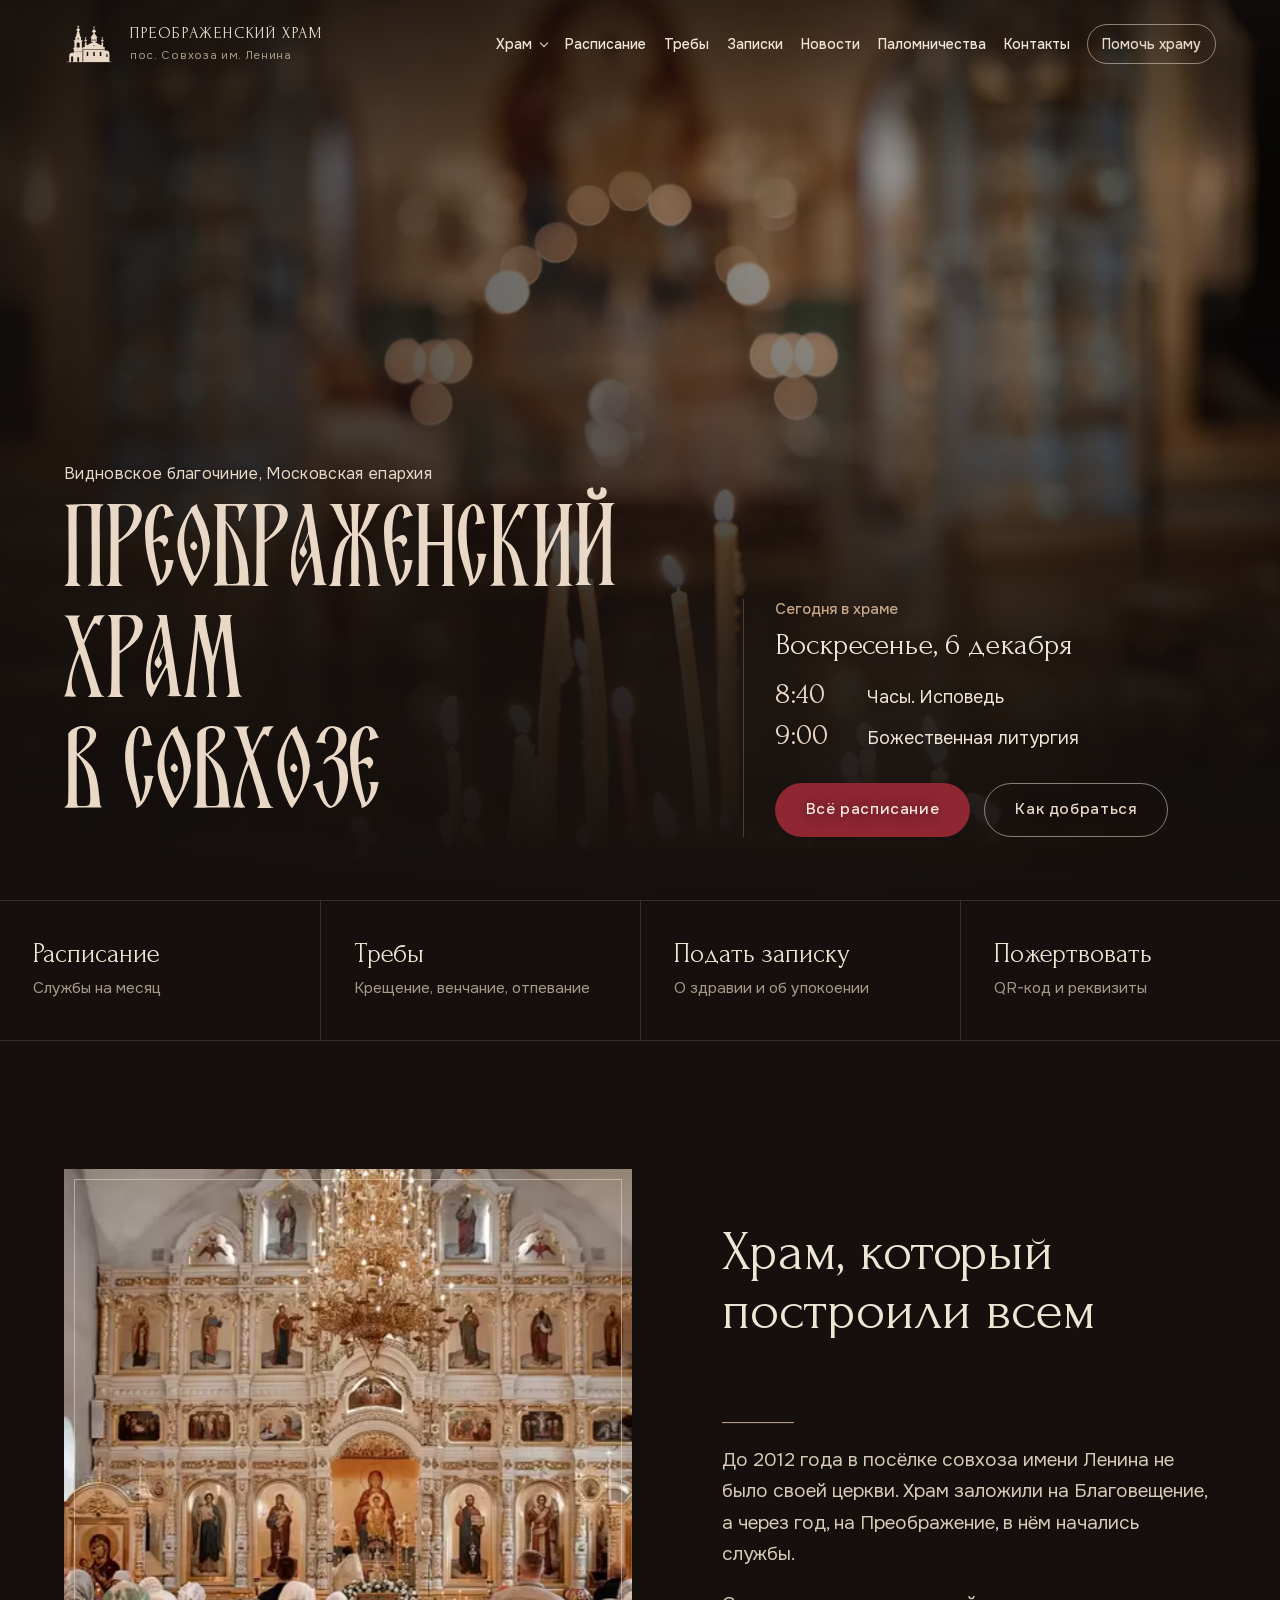
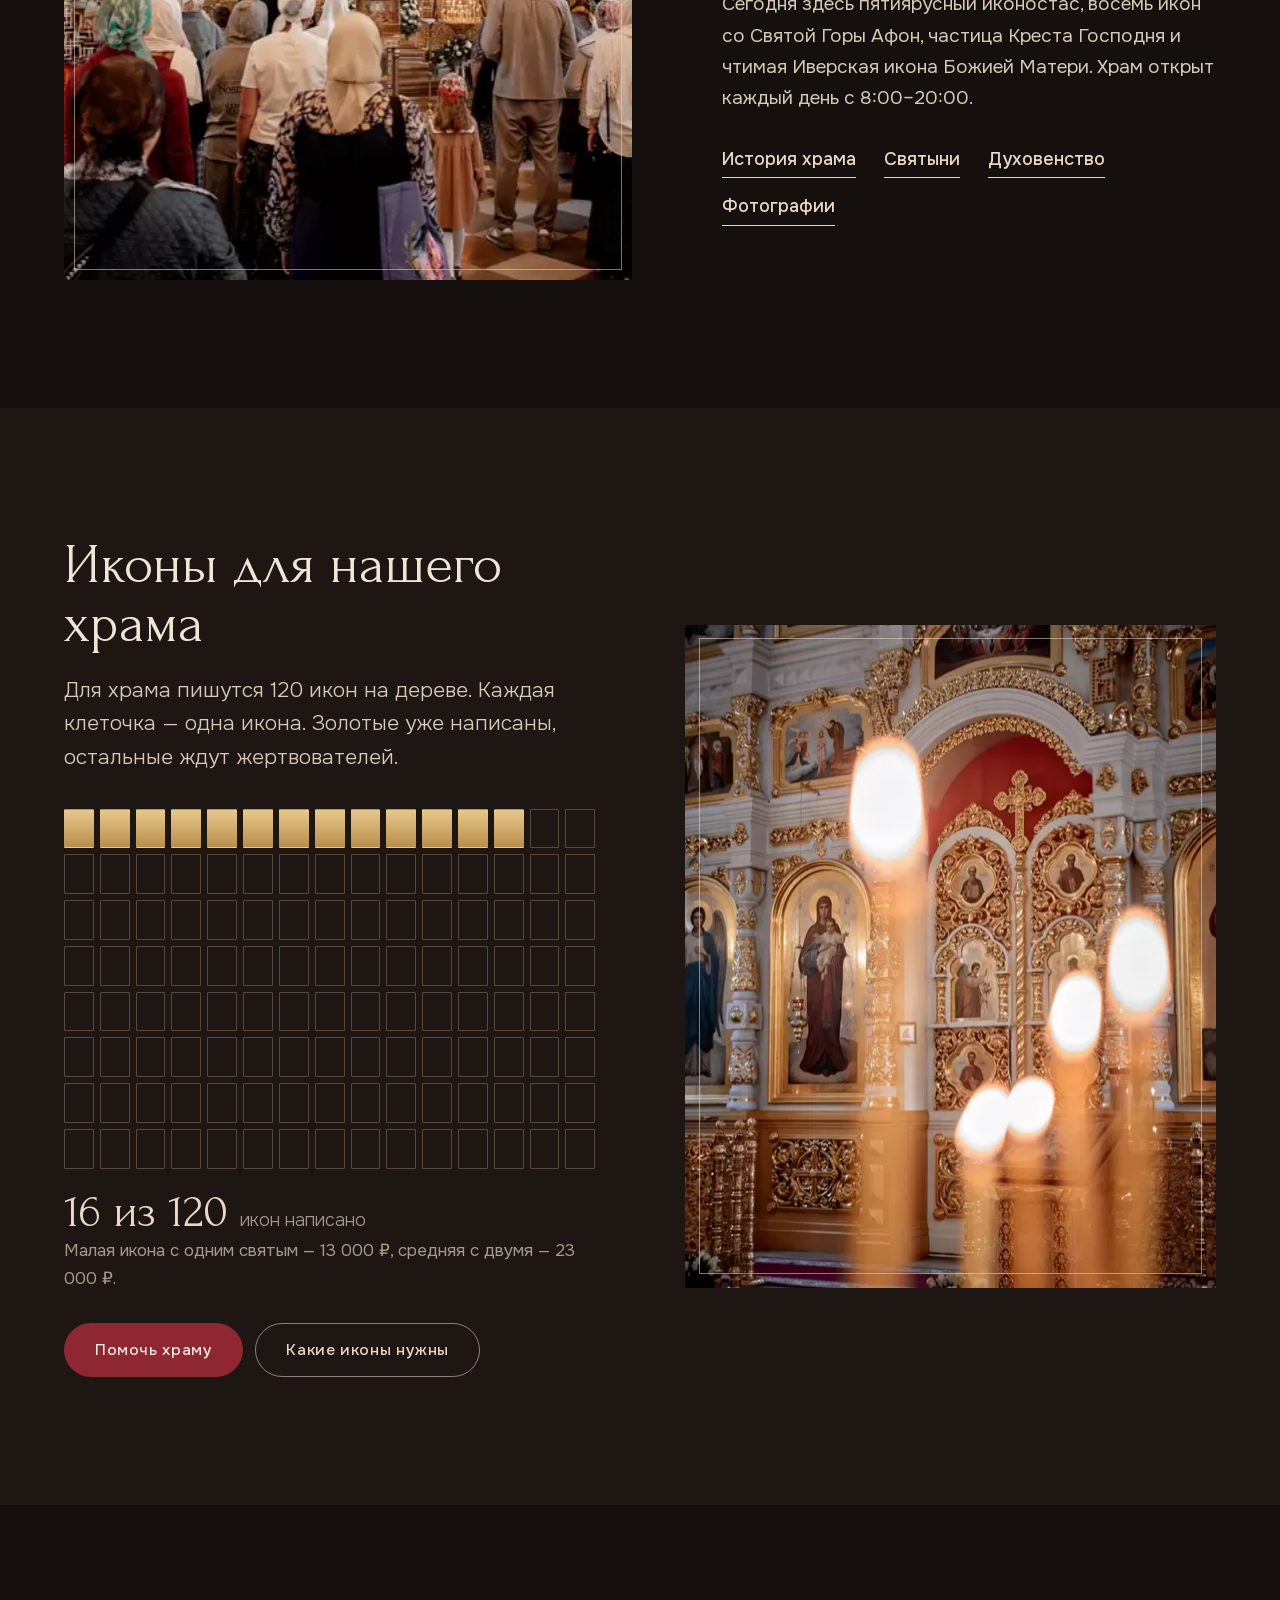
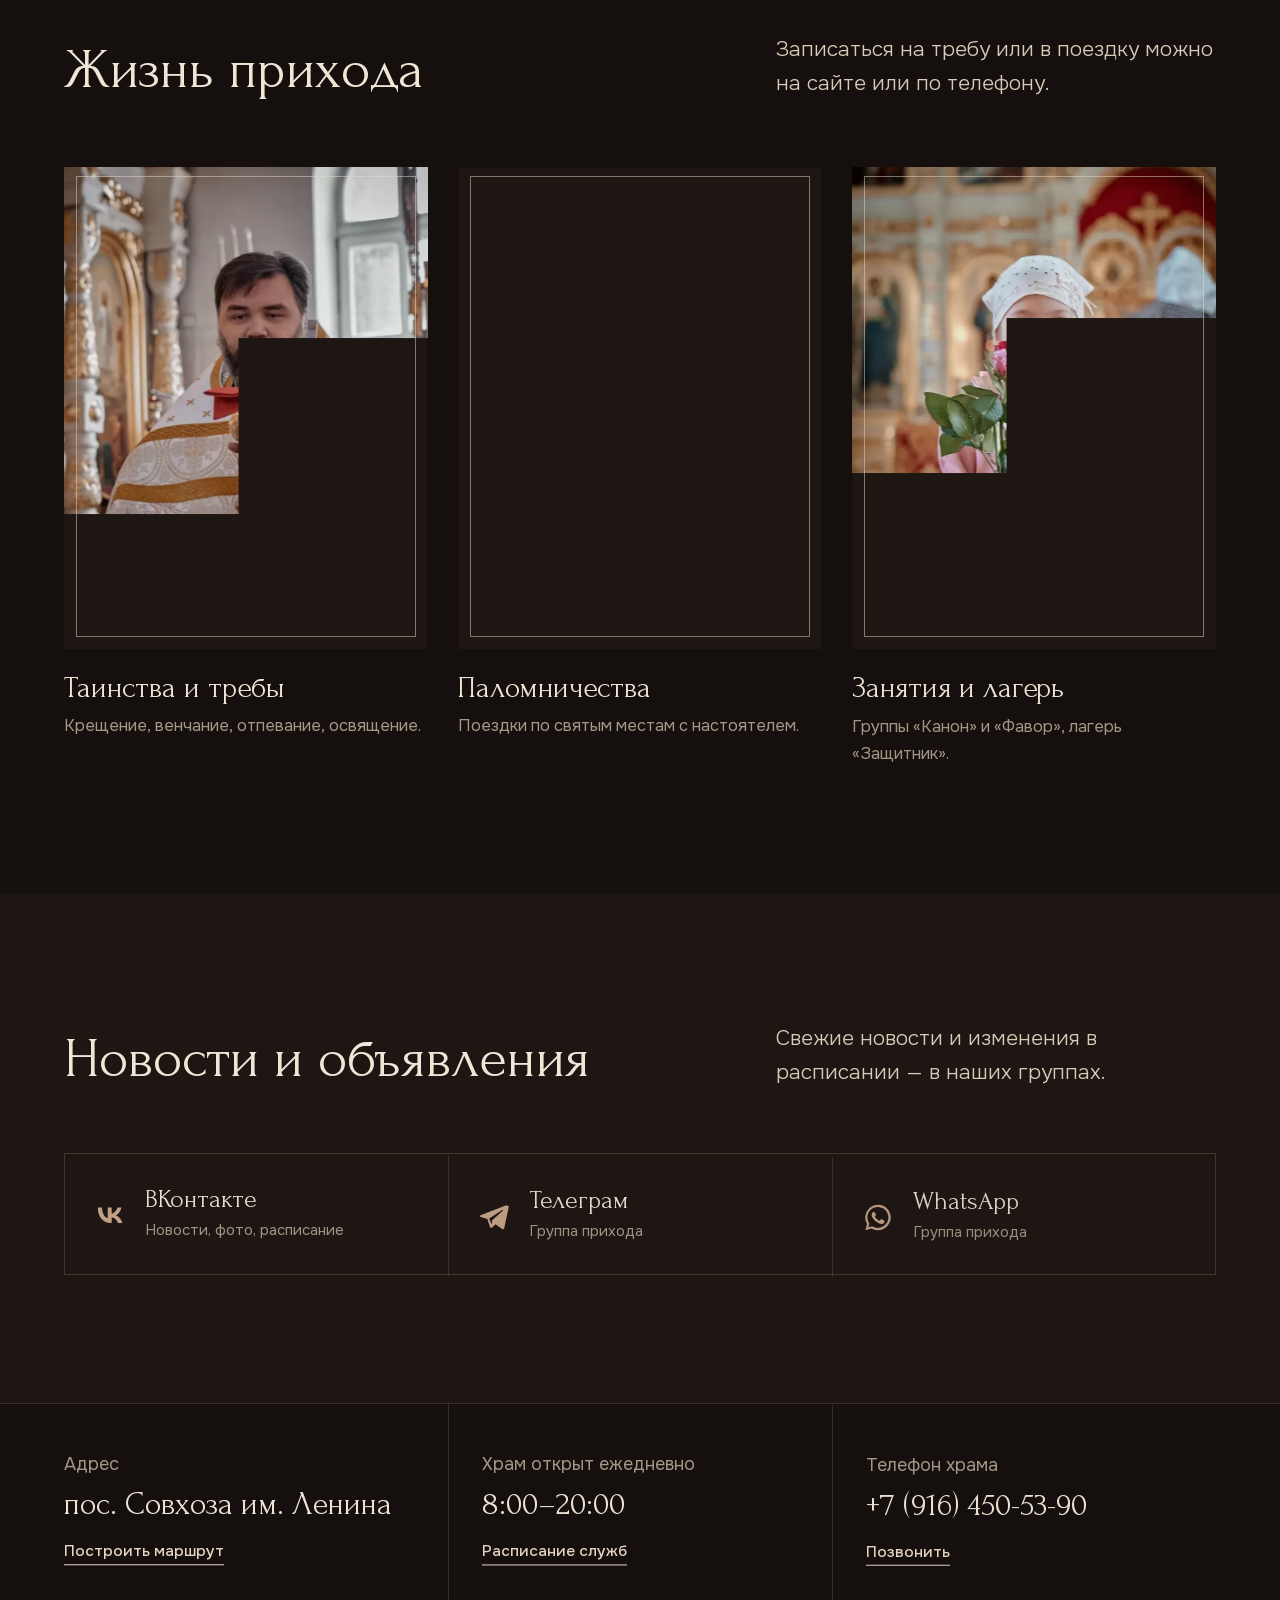
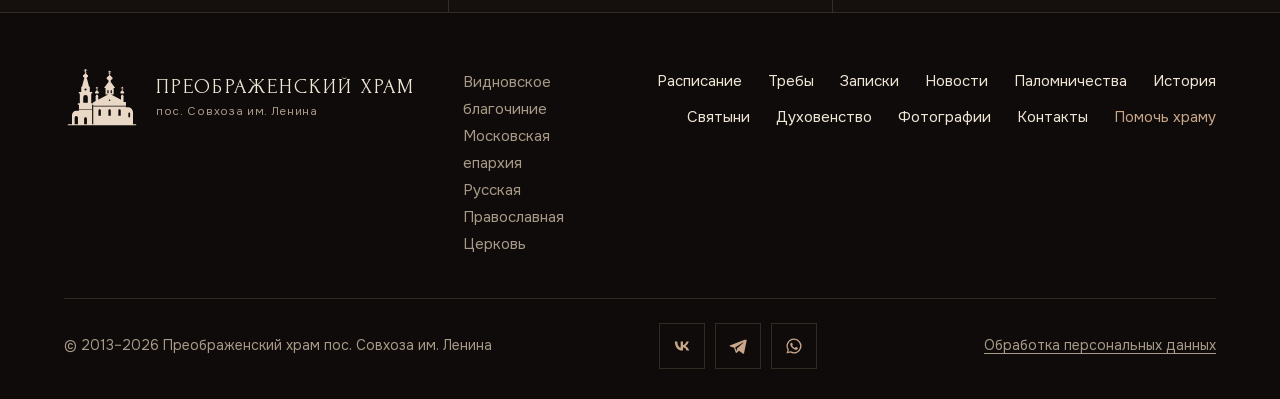
==== index.html @ 2ca764c4 "Палитра «Гранат» и овальные кнопки, без заставки с дверями и панели подбора цвета Co-Authored-By: Cl" ====
<!doctype html>
<html lang="ru" data-palette="garnet" data-btn="pill">
<head>
<meta charset="utf-8">

<meta name="viewport" content="width=device-width, initial-scale=1">
<title>Преображенский храм пос. Совхоза им. Ленина</title>
<meta name="description" content="Преображенский храм пос. Совхоза им. Ленина: расписание богослужений, требы, записки, пожертвования, паломничества и новости прихода.">
<meta name="theme-color" content="#15100e">
<link rel="icon" href="img/favicon.svg" type="image/svg+xml">
<link rel="canonical" href="https://xn-----6kcjbsn9avbor9bj.xn--p1ai/">
<meta property="og:type" content="website">
<meta property="og:title" content="Преображенский храм пос. Совхоза им. Ленина">
<meta property="og:description" content="Преображенский храм пос. Совхоза им. Ленина: расписание богослужений, требы, записки, пожертвования, паломничества и новости прихода.">
<meta property="og:image" content="https://xn-----6kcjbsn9avbor9bj.xn--p1ai/img/foto/f23.webp">
<meta property="og:locale" content="ru_RU">
<link rel="preload" href="fonts/forum-400-cyr.woff2" as="font" type="font/woff2" crossorigin>
<link rel="preload" href="fonts/onest-cyr.woff2" as="font" type="font/woff2" crossorigin>
<link rel="stylesheet" href="css/style.css?v=202610220954">
<script>(function(d){try{if(matchMedia("(prefers-reduced-motion: reduce)").matches)return;d.classList.add("motion-pending");setTimeout(function(){d.classList.remove("intro","motion-pending")},7000)}catch(e){}})(document.documentElement)</script>
</head>
<body>
<a class="skip" href="#main">Перейти к содержимому</a>
<header class="site-header"><div class="wrap hdr">
  <a class="logo" href="index.html" aria-label="Преображенский храм — на главную"><svg viewBox="0 0 120 90" aria-hidden="true"><defs><mask id="hrm" maskUnits="userSpaceOnUse" x="0" y="0" width="120" height="90"><rect width="120" height="90" fill="#fff"/><path d="M30.4 53.2V44.6a3.6 3.6 0 0 1 7.2 0v8.6z M34 30.6a1.7 1.7 0 1 1 0 3.4 1.7 1.7 0 0 1 0-3.4z M31.8 87.4v-9a2.2 2.2 0 0 1 4.4 0v9z M16.8 87.4V77a2.6 2.6 0 0 1 5.2 0v10.4z M54.4 74V65.6a1.9 1.9 0 0 1 3.8 0V74z M70.1 74V65.6a1.9 1.9 0 0 1 3.8 0V74z M85.8 74V65.6a1.9 1.9 0 0 1 3.8 0V74z M68.4 38.4v-4.2a1 1 0 0 1 2 0v4.2z M73.6 38.4v-4.2a1 1 0 0 1 2 0v4.2z M70.8 49.4a1.2 1.2 0 1 1 2.4 0 1.2 1.2 0 0 1-2.4 0z M101.6 76v-6a1.4 1.4 0 0 1 2.8 0v6z M46.2 58.2h51.6v.9H46.2z M23.6 63h20.8v.8H23.6z" fill="#000"/></mask></defs><path mask="url(#hrm)" fill="currentColor" d="M33.44 0h1.12v6.2h-1.12zM32.39 0.87h3.22v0.81h-3.22zM31.27 1.98h5.46v0.81h-5.46zM32.02 3.84l3.97 1.24v0.81l-3.97 -1.24z M34 5.6C34.588 7.84 38.2 9.6 38.2 11.2C38.2 13.12 36.52 13.6 34 13.6S29.8 13.12 29.8 11.2C29.8 9.6 33.412 7.84 34 5.6z M32 13.4h4v2.6h-4z M28.4 28 31.6 15.8h4.8L39.6 28z M27.2 28h13.6v8.4H27.2z M23.4 36.2h21.2v2.4H23.4z M25 38.6h18v15.6H25z M21.8 54h24.4v2.6H21.8z M23.6 56.6h20.8V88H23.6z M12.6 88V73a7 7 0 0 1 7-7h4V88z M71.46 2.6h1.08v6h-1.08zM70.44 3.44h3.12v0.78h-3.12zM69.36 4.52h5.28v0.78h-5.28zM70.08 6.32l3.84 1.20v0.78l-3.84 -1.20z M72 8.2C72.672 10.719999999999999 76.8 12.7 76.8 14.5C76.8 16.66 74.88 17.2 72 17.2S67.2 16.66 67.2 14.5C67.2 12.7 71.328 10.719999999999999 72 8.2z M70.2 17h3.6v4.4h-3.6z M63.2 30 69.6 21.4h4.8L80.8 30z M65.6 30h12.8v10.4H65.6z M46.2 52.6 72 39.2l25.8 13.4z M46.2 52.2h51.6V88H46.2z M97.8 88V60.4h3.2a8 8 0 0 1 8 8V88z M51.59 28.2h0.83v4.6h-0.83zM50.80 28.84h2.39v0.60h-2.39zM49.98 29.67h4.05v0.60h-4.05zM50.53 31.05l2.94 0.92v0.60l-2.94 -0.92z M52 32.6C52.448 34.336 55.2 35.7 55.2 36.94C55.2 38.428000000000004 53.92 38.800000000000004 52 38.800000000000004S48.8 38.428000000000004 48.8 36.94C48.8 35.7 51.552 34.336 52 32.6z M49.6 43.4 51 40.6h2l1.4 2.8z M50 43.4h4v8.8h-4z M91.59 28.2h0.83v4.6h-0.83zM90.80 28.84h2.39v0.60h-2.39zM89.98 29.67h4.05v0.60h-4.05zM90.53 31.05l2.94 0.92v0.60l-2.94 -0.92z M92 32.6C92.448 34.336 95.2 35.7 95.2 36.94C95.2 38.428000000000004 93.92 38.800000000000004 92 38.800000000000004S88.8 38.428000000000004 88.8 36.94C88.8 35.7 91.552 34.336 92 32.6z M89.6 43.4 91 40.6h2l1.4 2.8z M90 43.4h4v8.8h-4z M6 87.4h108v1.6H6z"/></svg><span class="logo-t">Преображенский храм<small>пос. Совхоза им. Ленина</small></span></a>
  <a class="hdr-phone" href="tel:+79164505390" data-site-href="phoneLink" data-site="phone">+7 (916) 450-53-90</a>
  <button class="burger" type="button" aria-label="Меню" aria-controls="menu" aria-expanded="false"><span></span></button>
  <nav class="nav" id="menu" aria-label="Основное меню" data-lenis-prevent>
<div class="nav-drop"><button type="button" aria-expanded="false">Храм</button><ul><li><a href="istoriya.html">История храма</a></li><li><a href="svyatyni.html">Святыни</a></li><li><a href="duhovenstvo.html">Духовенство</a></li><li><a href="prihod.html">Приходская жизнь</a></li><li><a href="foto.html">Фотографии</a></li></ul></div>
<a href="raspisanie.html">Расписание</a>
<a href="treby.html">Требы</a>
<a href="zapiski.html">Записки</a>
<a href="novosti.html">Новости</a>
<a href="palomnichestva.html">Паломничества</a>
<a href="kontakty.html">Контакты</a>
<a class="help" href="pomoch.html">Помочь храму</a>
  </nav>
</div></header>
<main id="main">

<section class="hero">
  <div class="hero-media">
    <img class="slide s1 is-on" src="img/foto/f03.webp" srcset="img/foto/f03-m.webp 800w, img/foto/f03.webp 1800w" sizes="100vw" alt="Свечи перед иконостасом Преображенского храма" fetchpriority="high">
    <i class="hero-flicker" aria-hidden="true"></i>
    <div class="hero-embers" aria-hidden="true"><span style="--x:71%;--d:11.4s;--t:13.2s;--s:3px"></span><span style="--x:39%;--d:9.9s;--t:10.8s;--s:3px"></span><span style="--x:94%;--d:2.6s;--t:10.7s;--s:6px"></span><span style="--x:38%;--d:2.9s;--t:14.4s;--s:3px"></span><span style="--x:45%;--d:11.4s;--t:15.0s;--s:3px"></span><span style="--x:80%;--d:0.6s;--t:11.8s;--s:4px"></span><span style="--x:67%;--d:5.0s;--t:14.3s;--s:5px"></span><span style="--x:53%;--d:1.2s;--t:14.6s;--s:4px"></span><span style="--x:77%;--d:1.2s;--t:15.7s;--s:3px"></span><span style="--x:56%;--d:6.0s;--t:14.3s;--s:5px"></span><span style="--x:89%;--d:7.0s;--t:13.6s;--s:5px"></span><span style="--x:61%;--d:9.5s;--t:15.6s;--s:4px"></span><span style="--x:40%;--d:6.9s;--t:14.2s;--s:5px"></span><span style="--x:87%;--d:3.5s;--t:17.8s;--s:3px"></span></div>
    <div class="tabor" aria-hidden="true"><i class="tabor-glow"></i><i class="tabor-follow"></i></div>
    <div class="hero-shade"></div>
  </div>
  <div class="wrap hero-content">
    <div>
      <p class="hero-kicker">Видновское благочиние, Московская епархия</p>
      <h1><span data-slav>Преображенский храм</span> <span data-slav>в Совхозе</span></h1>
    </div>
    <div class="hero-next" id="nearest" aria-live="polite">
      <p class="near-label">Ближайшее богослужение</p>
      <p class="near-date">Суббота, 17:00</p>
      <div class="near-list"><div class="svc"><span class="svc-time">17:00</span><span class="svc-name">Всенощное бдение</span></div></div>
      <div class="hero-actions">
        <a class="btn solid" href="raspisanie.html">Всё расписание</a>
        <a class="btn" href="kontakty.html">Как добраться</a>
      </div>
    </div>
  </div>
</section>

<nav class="tasks" aria-label="Главные дела">
  <a class="task" href="raspisanie.html"><b>Расписание</b><small>Службы на месяц</small></a>
  <a class="task" href="treby.html"><b>Требы</b><small>Крещение, венчание, отпевание</small></a>
  <a class="task" href="zapiski.html"><b>Подать записку</b><small>О здравии и об упокоении</small></a>
  <a class="task" href="pomoch.html"><b>Пожертвовать</b><small>QR-код и реквизиты</small></a>
</nav>

<section class="sec"><div class="wrap about">
  <div class="about-a oklad"><img loading="lazy" src="img/foto/f10-m.webp" srcset="img/foto/f10-m.webp 800w, img/foto/f10.webp 1800w" sizes="(max-width:860px) 100vw, 55vw" alt="Иконостас храма и молящиеся"></div>
  <div class="about-text">
    <h2 class="h2">Храм, который построили всем посёлком</h2>
    <span class="rule"></span>
    <p>До 2012 года в посёлке совхоза имени Ленина не было своей церкви. Храм заложили на Благовещение, а через год, на Преображение, в нём начались службы.</p>
    <p>Сегодня здесь пятиярусный иконостас, восемь икон со Святой Горы Афон, частица Креста Господня и чтимая Иверская икона Божией Матери. Храм открыт каждый день с <span data-site="openHours">8:00–20:00</span>.</p>
    <div class="about-links"><a class="link" href="istoriya.html">История храма</a><a class="link" href="svyatyni.html">Святыни</a><a class="link" href="duhovenstvo.html">Духовенство</a><a class="link" href="foto.html">Фотографии</a></div>
  </div>
</div></section>

<section class="sec sec-alt"><div class="wrap help-in" data-icons>
  <div>
    <h2 class="h2">Иконы для нашего храма</h2>
    <p class="lead" style="margin-top:20px">Для храма пишутся 120 икон на дереве. Каждая клеточка — одна икона. Золотые уже написаны, остальные ждут жертвователей.</p>
    <div class="icon-grid" aria-hidden="true"></div>
    <div class="ip">
      <p class="ip-num"><span class="ip-done">24</span> из <span class="ip-total">120</span> <span class="ip-lbl">икон написано</span></p>
      <p class="icon-price">Малая икона с одним святым — <span class="ip-small">13 000 ₽</span>, средняя с двумя — <span class="ip-medium">23 000 ₽</span>.</p>
    </div>
    <div class="help-actions"><a class="btn solid" href="pomoch.html">Помочь храму</a><a class="btn" href="pomoch.html#ikony">Какие иконы нужны</a></div>
  </div>
  <div class="help-img"><img loading="lazy" src="img/foto/f13-m.webp" srcset="img/foto/f13-m.webp 600w, img/foto/f13.webp 1200w" sizes="(max-width:860px) 100vw, 45vw" alt="Свечи у иконостаса"></div>
</div></section>

<section class="sec"><div class="wrap">
  <div class="sec-head"><h2 class="h2">Жизнь прихода</h2><p class="lead">Записаться на требу или в поездку можно на сайте или по телефону.</p></div>
  <div class="cards">
    <a class="card" href="treby.html"><div class="card-img"><img loading="lazy" src="img/foto/f14-m.webp" alt="Священник с Чашей"></div><span class="card-t">Таинства и требы</span><p>Крещение, венчание, отпевание, освящение.</p></a>
    <a class="card" href="palomnichestva.html"><div class="card-img"><img loading="lazy" src="img/foto/f08-m.webp" alt="Вход на территорию храма"></div><span class="card-t">Паломничества</span><p>Поездки по святым местам с настоятелем.</p></a>
    <a class="card" href="prihod.html"><div class="card-img"><img loading="lazy" src="img/foto/f07-m.webp" alt="Девочка с розой в храме"></div><span class="card-t">Занятия и лагерь</span><p>Группы «Канон» и «Фавор», лагерь «Защитник».</p></a>
  </div>
</div></section>

<section class="sec sec-alt"><div class="wrap">
  <div class="sec-head"><h2 class="h2">Новости и объявления</h2><p class="lead">Свежие новости и изменения в расписании — в наших группах.</p></div>
  <div class="soc-cards">
    <a class="soc-card" href="https://vk.com/hramvsovhoze" data-site-href="vk" target="_blank" rel="noopener"><svg viewBox="0 0 24 24" fill="currentColor" aria-hidden="true"><path d="M12.8 17.5C6.9 17.5 3.5 13.4 3.4 6.6h3c.1 5 2.3 7.1 4 7.5V6.6h2.8v4.3c1.7-.2 3.5-2.1 4.1-4.3h2.8a8.3 8.3 0 0 1-3.8 5.4 8.6 8.6 0 0 1 4.4 5.5h-3.1a5.4 5.4 0 0 0-4.4-3.9v3.9h-.4z"/></svg><span><b>ВКонтакте</b><small>Новости, фото, расписание</small></span></a>
    <a class="soc-card" href="https://t.me/+NVFGvZDvnl00ZGNi" data-site-href="telegram" target="_blank" rel="noopener"><svg viewBox="0 0 24 24" fill="currentColor" aria-hidden="true"><path d="M20.7 4.3 2.9 11.2c-1.2.5-1.2 1.2-.2 1.5l4.6 1.4 1.8 5.4c.2.6.4.8.9.8.4 0 .6-.2.9-.4l2.2-2.2 4.6 3.4c.8.5 1.4.2 1.6-.8l3-14.2c.3-1.2-.5-1.8-1.6-1.3zM8.6 13.7l9.3-5.9c.5-.3.9-.1.5.2l-7.7 7-.3 3.2z"/></svg><span><b>Телеграм</b><small>Группа прихода</small></span></a>
    <a class="soc-card" href="https://chat.whatsapp.com/G2kNUDF2cB5JFcOz3MVybv" data-site-href="whatsapp" target="_blank" rel="noopener"><svg viewBox="0 0 24 24" fill="currentColor" aria-hidden="true"><path d="M12 3a9 9 0 0 0-7.7 13.6L3 21l4.5-1.2A9 9 0 1 0 12 3zm0 16.4a7.4 7.4 0 0 1-3.8-1l-.3-.2-2.7.7.7-2.6-.2-.3A7.4 7.4 0 1 1 12 19.4zm4.1-5.5c-.2-.1-1.3-.7-1.5-.7-.2-.1-.4-.1-.5.1l-.7.9c-.1.2-.3.2-.5.1a6 6 0 0 1-3-2.6c-.2-.4.2-.4.6-1.2.1-.1 0-.3 0-.4l-.7-1.6c-.2-.4-.4-.4-.5-.4h-.4a.8.8 0 0 0-.6.3 2.5 2.5 0 0 0-.8 1.9 4.4 4.4 0 0 0 .9 2.3 10 10 0 0 0 3.8 3.4c1.4.6 2 .7 2.7.6.4-.1 1.3-.5 1.5-1.1.2-.5.2-1 .1-1.1l-.4-.2z"/></svg><span><b>WhatsApp</b><small>Группа прихода</small></span></a>
  </div>
</div></section>

</main>
<section class="contact-strip" aria-label="Адрес и контакты"><div class="wrap cs-in">
  <div class="cs-item"><div><p class="muted" style="margin:0">Адрес</p><p class="cs-big" data-site="addressShort">пос. Совхоза им. Ленина</p><a class="link" data-site-href="mapLink" href="kontakty.html#karta">Построить маршрут<span class="arr">↗</span></a></div></div>
  <div class="cs-item"><div><p class="muted" style="margin:0">Храм открыт ежедневно</p><p class="cs-big" data-site="openHours">8:00–20:00</p><a class="link" href="raspisanie.html">Расписание служб<span class="arr">→</span></a></div></div>
  <div class="cs-item"><div><p class="muted" style="margin:0">Телефон храма</p><p class="cs-big"><a href="tel:+79164505390" data-site-href="phoneLink" data-site="phone" style="text-decoration:none">+7 (916) 450-53-90</a></p><a class="link" href="tel:+79164505390" data-site-href="phoneLink">Позвонить<span class="arr">→</span></a></div></div>
</div></section>
<footer class="site-footer"><div class="wrap">
  <div class="ft">
    <a class="logo" href="index.html" aria-label="На главную"><svg viewBox="0 0 120 90" aria-hidden="true"><defs><mask id="hrm" maskUnits="userSpaceOnUse" x="0" y="0" width="120" height="90"><rect width="120" height="90" fill="#fff"/><path d="M30.4 53.2V44.6a3.6 3.6 0 0 1 7.2 0v8.6z M34 30.6a1.7 1.7 0 1 1 0 3.4 1.7 1.7 0 0 1 0-3.4z M31.8 87.4v-9a2.2 2.2 0 0 1 4.4 0v9z M16.8 87.4V77a2.6 2.6 0 0 1 5.2 0v10.4z M54.4 74V65.6a1.9 1.9 0 0 1 3.8 0V74z M70.1 74V65.6a1.9 1.9 0 0 1 3.8 0V74z M85.8 74V65.6a1.9 1.9 0 0 1 3.8 0V74z M68.4 38.4v-4.2a1 1 0 0 1 2 0v4.2z M73.6 38.4v-4.2a1 1 0 0 1 2 0v4.2z M70.8 49.4a1.2 1.2 0 1 1 2.4 0 1.2 1.2 0 0 1-2.4 0z M101.6 76v-6a1.4 1.4 0 0 1 2.8 0v6z M46.2 58.2h51.6v.9H46.2z M23.6 63h20.8v.8H23.6z" fill="#000"/></mask></defs><path mask="url(#hrm)" fill="currentColor" d="M33.44 0h1.12v6.2h-1.12zM32.39 0.87h3.22v0.81h-3.22zM31.27 1.98h5.46v0.81h-5.46zM32.02 3.84l3.97 1.24v0.81l-3.97 -1.24z M34 5.6C34.588 7.84 38.2 9.6 38.2 11.2C38.2 13.12 36.52 13.6 34 13.6S29.8 13.12 29.8 11.2C29.8 9.6 33.412 7.84 34 5.6z M32 13.4h4v2.6h-4z M28.4 28 31.6 15.8h4.8L39.6 28z M27.2 28h13.6v8.4H27.2z M23.4 36.2h21.2v2.4H23.4z M25 38.6h18v15.6H25z M21.8 54h24.4v2.6H21.8z M23.6 56.6h20.8V88H23.6z M12.6 88V73a7 7 0 0 1 7-7h4V88z M71.46 2.6h1.08v6h-1.08zM70.44 3.44h3.12v0.78h-3.12zM69.36 4.52h5.28v0.78h-5.28zM70.08 6.32l3.84 1.20v0.78l-3.84 -1.20z M72 8.2C72.672 10.719999999999999 76.8 12.7 76.8 14.5C76.8 16.66 74.88 17.2 72 17.2S67.2 16.66 67.2 14.5C67.2 12.7 71.328 10.719999999999999 72 8.2z M70.2 17h3.6v4.4h-3.6z M63.2 30 69.6 21.4h4.8L80.8 30z M65.6 30h12.8v10.4H65.6z M46.2 52.6 72 39.2l25.8 13.4z M46.2 52.2h51.6V88H46.2z M97.8 88V60.4h3.2a8 8 0 0 1 8 8V88z M51.59 28.2h0.83v4.6h-0.83zM50.80 28.84h2.39v0.60h-2.39zM49.98 29.67h4.05v0.60h-4.05zM50.53 31.05l2.94 0.92v0.60l-2.94 -0.92z M52 32.6C52.448 34.336 55.2 35.7 55.2 36.94C55.2 38.428000000000004 53.92 38.800000000000004 52 38.800000000000004S48.8 38.428000000000004 48.8 36.94C48.8 35.7 51.552 34.336 52 32.6z M49.6 43.4 51 40.6h2l1.4 2.8z M50 43.4h4v8.8h-4z M91.59 28.2h0.83v4.6h-0.83zM90.80 28.84h2.39v0.60h-2.39zM89.98 29.67h4.05v0.60h-4.05zM90.53 31.05l2.94 0.92v0.60l-2.94 -0.92z M92 32.6C92.448 34.336 95.2 35.7 95.2 36.94C95.2 38.428000000000004 93.92 38.800000000000004 92 38.800000000000004S88.8 38.428000000000004 88.8 36.94C88.8 35.7 91.552 34.336 92 32.6z M89.6 43.4 91 40.6h2l1.4 2.8z M90 43.4h4v8.8h-4z M6 87.4h108v1.6H6z"/></svg><span class="logo-t">Преображенский храм<small>пос. Совхоза им. Ленина</small></span></a>
    <div class="ft-meta">Видновское благочиние<br>Московская епархия<br>Русская Православная Церковь</div>
    <nav class="ft-nav" aria-label="Меню в подвале">
      <a href="raspisanie.html">Расписание</a><a href="treby.html">Требы</a><a href="zapiski.html">Записки</a><a href="novosti.html">Новости</a><a href="palomnichestva.html">Паломничества</a><a href="istoriya.html">История</a><a href="svyatyni.html">Святыни</a><a href="duhovenstvo.html">Духовенство</a><a href="foto.html">Фотографии</a><a href="kontakty.html">Контакты</a><a class="help" href="pomoch.html">Помочь храму</a>
    </nav>
  </div>
  <div class="ft-bottom">
    <span>© 2013–<span data-year>2026</span> Преображенский храм пос. Совхоза им. Ленина</span>
    <div class="ft-soc"><a href="https://vk.com/hramvsovhoze" data-site-href="vk" target="_blank" rel="noopener" aria-label="ВКонтакте"><svg viewBox="0 0 24 24" fill="currentColor" aria-hidden="true"><path d="M12.8 17.5C6.9 17.5 3.5 13.4 3.4 6.6h3c.1 5 2.3 7.1 4 7.5V6.6h2.8v4.3c1.7-.2 3.5-2.1 4.1-4.3h2.8a8.3 8.3 0 0 1-3.8 5.4 8.6 8.6 0 0 1 4.4 5.5h-3.1a5.4 5.4 0 0 0-4.4-3.9v3.9h-.4z"/></svg></a><a href="https://t.me/+NVFGvZDvnl00ZGNi" data-site-href="telegram" target="_blank" rel="noopener" aria-label="Телеграм"><svg viewBox="0 0 24 24" fill="currentColor" aria-hidden="true"><path d="M20.7 4.3 2.9 11.2c-1.2.5-1.2 1.2-.2 1.5l4.6 1.4 1.8 5.4c.2.6.4.8.9.8.4 0 .6-.2.9-.4l2.2-2.2 4.6 3.4c.8.5 1.4.2 1.6-.8l3-14.2c.3-1.2-.5-1.8-1.6-1.3zM8.6 13.7l9.3-5.9c.5-.3.9-.1.5.2l-7.7 7-.3 3.2z"/></svg></a><a href="https://chat.whatsapp.com/G2kNUDF2cB5JFcOz3MVybv" data-site-href="whatsapp" target="_blank" rel="noopener" aria-label="Ватсап"><svg viewBox="0 0 24 24" fill="currentColor" aria-hidden="true"><path d="M12 3a9 9 0 0 0-7.7 13.6L3 21l4.5-1.2A9 9 0 1 0 12 3zm0 16.4a7.4 7.4 0 0 1-3.8-1l-.3-.2-2.7.7.7-2.6-.2-.3A7.4 7.4 0 1 1 12 19.4zm4.1-5.5c-.2-.1-1.3-.7-1.5-.7-.2-.1-.4-.1-.5.1l-.7.9c-.1.2-.3.2-.5.1a6 6 0 0 1-3-2.6c-.2-.4.2-.4.6-1.2.1-.1 0-.3 0-.4l-.7-1.6c-.2-.4-.4-.4-.5-.4h-.4a.8.8 0 0 0-.6.3 2.5 2.5 0 0 0-.8 1.9 4.4 4.4 0 0 0 .9 2.3 10 10 0 0 0 3.8 3.4c1.4.6 2 .7 2.7.6.4-.1 1.3-.5 1.5-1.1.2-.5.2-1 .1-1.1l-.4-.2z"/></svg></a></div>
    <a href="politika.html">Обработка персональных данных</a>
  </div>
</div></footer>
<script src="js/glyphs.js?v=202610220954"></script>
<script src="js/config.js?v=202610220954"></script>
<script src="js/main.js?v=202610220954"></script>
<script src="js/gsap.min.js"></script>
<script src="js/ScrollTrigger.min.js"></script>
<script src="js/lenis.min.js"></script>
<script src="js/motion.js?v=202610220954"></script>
</body>
</html>
---- css/style.css ----
/* Преображенский храм пос. Совхоза им. Ленина — стили сайта. Тёмный «иконописный» вариант */
@font-face{font-family:"Forum";font-style:normal;font-weight:400;font-display:swap;src:url(../fonts/forum-400-cyr.woff2) format("woff2");unicode-range:U+0301,U+0400-045F,U+0490-0491,U+04B0-04B1,U+2116}
@font-face{font-family:"Forum";font-style:normal;font-weight:400;font-display:swap;src:url(../fonts/forum-400-lat.woff2) format("woff2");unicode-range:U+0000-00FF,U+0131,U+0152-0153,U+02BB-02BC,U+02C6,U+02DA,U+02DC,U+2000-206F,U+20AC,U+2122,U+2212}
@font-face{font-family:"Onest";font-style:normal;font-weight:300 700;font-display:swap;src:url(../fonts/onest-cyr.woff2) format("woff2");unicode-range:U+0301,U+0400-045F,U+0490-0491,U+04B0-04B1,U+2116}
@font-face{font-family:"Onest";font-style:normal;font-weight:300 700;font-display:swap;src:url(../fonts/onest-lat.woff2) format("woff2");unicode-range:U+0000-00FF,U+0131,U+0152-0153,U+02BB-02BC,U+02C6,U+02DA,U+02DC,U+2000-206F,U+20AC,U+2122,U+2212}

/* ===== Основа ===== */
:root{
  --kiot:#15100e;      /* морёное дерево киота — фон */
  --kiot-2:#1d1613;    /* поверхности */
  --kiot-3:#271d19;    /* поля, плашки */
  --gold:#c9a463;      /* золото оклада */
  --gold-hi:#e6c88c;   /* блик */
  --gold-dim:rgba(201,164,99,.32);
  --cream:#efe6d6;     /* текст */
  --muted:#a89a88;
  --wine:#7d1d2a;
  --line:rgba(201,164,99,.22);
  --display:"Forum","Times New Roman",serif;
  --sans:"Onest",Arial,sans-serif;
  --wrap:1280px;--gut:clamp(20px,5vw,64px);
}
*,*::before,*::after{box-sizing:border-box}
html{-webkit-text-size-adjust:100%;color-scheme:dark}
body{margin:0;background:var(--kiot);color:var(--cream);font:400 18px/1.65 var(--sans);overflow-x:hidden;-webkit-font-smoothing:antialiased}
body::before{content:"";position:fixed;inset:0;z-index:-1;pointer-events:none;opacity:.5;
  background:radial-gradient(1200px 700px at 85% -10%,color-mix(in srgb,var(--gold) 7%,transparent),transparent 60%),radial-gradient(900px 600px at -10% 110%,rgba(125,29,42,.12),transparent 60%)}
img{max-width:100%;display:block}
a{color:inherit;text-underline-offset:.22em;text-decoration-thickness:1px}
h1,h2,h3,h4{margin:0;font-weight:400}
p{margin:0 0 1em}
button,input,select,textarea{font:inherit;color:inherit}
::selection{background:var(--gold);color:var(--kiot)}
:focus-visible{outline:2px solid var(--gold-hi);outline-offset:4px}
.wrap{max-width:var(--wrap);margin-inline:auto;padding-inline:var(--gut)}
.skip{position:absolute;left:-9999px;top:8px;background:var(--gold);color:var(--kiot);padding:10px 16px;z-index:300}
.skip:focus{left:8px}
.muted{color:var(--muted)}
[hidden]{display:none!important}
.arr{display:none}
.red{color:var(--gold)}

/* Вязь — только главный заголовок */
[data-slav]{font-family:var(--display);line-height:1.1}
.lt{display:inline;line-height:1.2}
.lw{display:inline-block;white-space:nowrap;vertical-align:baseline;line-height:1.32}
.lg{display:inline-block;position:relative;height:1em;vertical-align:baseline;margin-right:.03em}
.lg i{position:absolute;left:0;width:100%;background:currentColor;-webkit-mask-size:100% 100%;mask-size:100% 100%;-webkit-mask-repeat:no-repeat;mask-repeat:no-repeat}

/* Оклад: двойная золотая рамка с отступом */
.oklad{position:relative}
.oklad::after{content:"";position:absolute;inset:10px;border:1px solid color-mix(in srgb,var(--gold-hi) 55%,transparent);pointer-events:none;z-index:2;transition:inset .6s cubic-bezier(.2,.8,.2,1),border-color .6s}

/* ===== Шапка ===== */
.site-header{position:fixed;top:0;left:0;right:0;z-index:50;color:var(--cream);transition:transform .5s cubic-bezier(.2,.8,.2,1),background .4s,box-shadow .4s}
.site-header.scrolled{background:rgba(21,16,14,.86);-webkit-backdrop-filter:blur(14px) saturate(1.2);backdrop-filter:blur(14px) saturate(1.2);box-shadow:0 1px 0 var(--line)}
.site-header.hide{transform:translateY(-102%)}
.hdr{display:flex;align-items:center;gap:28px;min-height:88px}
.logo{display:flex;align-items:center;gap:14px;text-decoration:none;min-width:0;flex-shrink:1}
.logo svg{width:30px;height:48px;color:var(--gold);flex-shrink:0}
.logo-t{font:400 22px/1.05 var(--display);letter-spacing:.02em;min-width:0}
.logo-t small{display:block;font:400 13px/1.3 var(--sans);color:var(--muted);margin-top:5px;letter-spacing:.01em}
.nav{margin-left:auto;display:flex;align-items:center;gap:4px}
.nav>a,.nav-drop>button{font:500 15.5px/1 var(--sans);text-decoration:none;padding:12px 12px;background:none;border:0;cursor:pointer;white-space:nowrap;position:relative;color:var(--cream)}
.nav>a:not(.help)::after,.nav-drop>button::before{content:"";position:absolute;left:12px;right:12px;bottom:4px;height:1px;background:var(--gold);transform:scaleX(0);transform-origin:right;transition:transform .5s cubic-bezier(.7,0,.2,1)}
.nav>a:not(.help):hover::after,.nav-drop>button:hover::before,.nav a[aria-current=page]:not(.help)::after,.nav-drop.cur>button::before{transform:scaleX(1);transform-origin:left}
.nav a[aria-current=page],.nav-drop.cur>button{color:var(--gold-hi)}
.nav-drop{position:relative}
.nav-drop>button::after{content:"";display:inline-block;width:6px;height:6px;border:solid currentColor;border-width:0 1.5px 1.5px 0;transform:translateY(-3px) rotate(45deg);margin-left:9px}
.nav-drop ul{list-style:none;margin:10px 0 0;padding:10px;position:absolute;left:0;top:100%;background:var(--kiot-2);min-width:250px;display:none;border:1px solid var(--line);box-shadow:0 30px 60px -20px rgba(0,0,0,.7)}
.nav-drop.open ul{display:block}
.nav-drop li a{display:block;padding:12px 14px;text-decoration:none;color:var(--cream)}
.nav-drop li a:hover{background:var(--kiot-3);color:var(--gold-hi)}
.nav .help{margin-left:12px;border:1px solid var(--gold);color:var(--gold-hi);padding:13px 20px}
.nav .help:hover{background:var(--gold);color:var(--kiot)}
.hdr-phone{display:none}
.burger{display:none;margin-left:auto;background:none;border:0;width:48px;height:48px;cursor:pointer;position:relative;flex-shrink:0}
.burger span,.burger::before,.burger::after{content:"";position:absolute;left:12px;right:12px;height:1.5px;background:var(--cream);transition:transform .3s,opacity .3s}
.burger::before{top:17px}.burger span{top:23.5px}.burger::after{top:30px}
.menu-open .burger::before{top:23.5px;transform:rotate(45deg)}.menu-open .burger span{opacity:0}.menu-open .burger::after{top:23.5px;transform:rotate(-45deg)}

/* ===== Кнопки ===== */
.btn{display:inline-flex;align-items:center;justify-content:center;gap:12px;min-height:58px;text-decoration:none;font:500 16.5px/1.2 var(--sans);letter-spacing:.01em;padding:16px 30px;border:1px solid var(--gold);color:var(--gold-hi);background:transparent;cursor:pointer;position:relative;overflow:hidden;isolation:isolate;transition:color .45s,background .45s,border-color .45s,box-shadow .5s,transform .45s cubic-bezier(.2,.8,.2,1)}
.btn.solid{background:var(--fill);color:var(--on-fill);border-color:transparent;box-shadow:inset 0 1px 0 rgba(255,240,205,.6),inset 0 -1px 0 rgba(0,0,0,.18)}
.btn.solid:hover{box-shadow:inset 0 1px 0 rgba(255,240,205,.7),0 0 0 4px color-mix(in srgb,var(--gold) 18%,transparent),0 20px 44px -18px rgba(230,190,110,.6)}
.btn:not(.solid):hover{background:color-mix(in srgb,var(--gold) 10%,transparent);border-color:var(--gold-hi)}
.btn::before{content:"";position:absolute;inset:-2px;z-index:-1;pointer-events:none;background:linear-gradient(105deg,transparent 35%,rgba(255,244,214,.55) 48%,rgba(255,255,255,.8) 50%,rgba(255,244,214,.55) 52%,transparent 65%);transform:translateX(-130%);transition:transform 1.1s cubic-bezier(.2,.8,.2,1)}
.btn:hover::before{transform:translateX(130%)}
.btn::after{content:"";position:absolute;inset:0;z-index:-1;pointer-events:none;opacity:0;transition:opacity .4s;background:radial-gradient(160px circle at var(--mx,50%) var(--my,50%),rgba(255,230,180,.28),transparent 70%)}
.btn:hover::after{opacity:1}
.btn:active{transform:scale(.97)}
.btn:disabled{opacity:.6;cursor:wait}
.ripple{position:absolute;width:24px;height:24px;margin:-12px 0 0 -12px;border-radius:50%;pointer-events:none;z-index:0;background:radial-gradient(circle,rgba(255,244,214,.9),color-mix(in srgb,var(--gold-hi) 35%,transparent) 45%,transparent 70%);animation:ripple .9s cubic-bezier(.2,.8,.2,1) forwards}
@keyframes ripple{from{transform:scale(0);opacity:1}to{transform:scale(18);opacity:0}}
.link{color:var(--gold-hi);font-weight:500;text-decoration:none;background:linear-gradient(currentColor,currentColor) 0 100%/100% 1px no-repeat;padding-bottom:4px;transition:background-size .55s cubic-bezier(.7,0,.2,1)}
.link:hover{background-size:0 1px;background-position:100% 100%}
.eyebrow{font:500 15px/1.4 var(--sans);color:var(--gold);margin:0 0 10px}
.lead{font:300 21px/1.6 var(--sans);color:#d8ccb8;max-width:660px}

/* ===== Главный экран: храм во весь экран ===== */
.hero{position:relative;min-height:100vh;min-height:100svh;display:flex;align-items:flex-end;overflow:hidden;isolation:isolate}
.hero-media{position:absolute;inset:0;z-index:-1;background:#000}
.hero-media .slide{position:absolute;inset:0;width:100%;height:100%;object-fit:cover;opacity:0;transition:opacity 2.2s ease}
.hero-media .slide.is-on{opacity:1}
.hero-media .s1{object-position:50% 28%}
.hero-shade{position:absolute;inset:0;z-index:2;background:
  linear-gradient(180deg,rgba(21,16,14,.65) 0%,rgba(21,16,14,0) 22%,rgba(21,16,14,0) 42%,rgba(21,16,14,.72) 72%,var(--kiot) 100%),
  linear-gradient(90deg,rgba(21,16,14,.55),rgba(21,16,14,0) 60%)}
.hero-content{position:relative;z-index:3;width:100%;padding-top:140px;padding-bottom:clamp(40px,7vh,84px);display:grid;grid-template-columns:minmax(0,1.3fr) minmax(0,1fr);gap:clamp(28px,5vw,80px);align-items:end}
.hero-kicker{font:400 16px/1.5 var(--sans);color:var(--gold);margin:0 0 18px;letter-spacing:.02em}
.hero h1{font-size:clamp(46px,6.4vw,104px);color:var(--gold-hi);text-shadow:0 2px 30px rgba(0,0,0,.4)}
.hero-next{border-left:1px solid var(--gold-dim);padding-left:clamp(20px,2.4vw,36px)}
.near-label{font:500 15px/1.4 var(--sans);color:var(--gold);margin:0 0 8px}
.near-date{font:400 clamp(26px,2.4vw,36px)/1.15 var(--display);margin:0 0 10px;color:var(--cream)}
.near-feast{font:400 22px/1.3 var(--display);color:var(--gold-hi);margin:0 0 8px}
.near-list .svc{display:flex;gap:16px;align-items:baseline;padding:3px 0}
.near-list .svc-time{font:400 30px/1.15 var(--display);color:var(--gold-hi);min-width:76px}
.near-list .svc-name{font-size:18px}
.hero-actions{display:flex;flex-wrap:wrap;gap:12px;margin-top:26px}
.hero-dots{position:absolute;right:var(--gut);top:50%;z-index:3;display:flex;flex-direction:column;gap:10px;translate:0 -50%}
.hero-dots button{width:10px;height:10px;border-radius:50%;border:1px solid var(--gold-hi);background:transparent;padding:0;cursor:pointer;transition:background .4s,transform .4s}
.hero-dots button.on{background:var(--gold-hi);transform:scale(1.25)}

/* ===== Главные дела ===== */
.tasks{display:grid;grid-template-columns:repeat(4,minmax(0,1fr));border-top:1px solid var(--line);border-bottom:1px solid var(--line);max-width:none;padding:0}
.task{display:flex;flex-direction:column;gap:6px;padding:clamp(26px,3vw,40px) clamp(20px,2.6vw,40px);text-decoration:none;border-left:1px solid var(--line);position:relative;overflow:hidden;isolation:isolate;transition:color .5s}
.task:first-child{border-left:0}
.task b{font:400 clamp(24px,2.1vw,30px)/1.15 var(--display);color:var(--cream);transition:color .5s}
.task small{font-size:15.5px;color:var(--muted);transition:color .5s}
.task::before{content:"";position:absolute;inset:0;z-index:-1;background:var(--fill);clip-path:inset(100% 0 0 0);transition:clip-path .7s cubic-bezier(.7,0,.2,1)}
.task::after{content:"";position:absolute;inset:0;z-index:-1;opacity:0;transition:opacity .4s;background:radial-gradient(260px circle at var(--mx,50%) var(--my,50%),rgba(255,244,214,.45),transparent 70%)}
.task:hover::before{clip-path:inset(0 0 0 0)}
.task:hover::after{opacity:1}
.task:hover b,.task:hover small{color:var(--on-fill)}

/* ===== Секции ===== */
.sec{padding-block:clamp(72px,10vw,150px)}
.sec-head{display:flex;justify-content:space-between;align-items:flex-end;gap:28px;margin-bottom:clamp(36px,5vw,64px)}
.h2{font:400 clamp(38px,4.4vw,68px)/1.05 var(--display);color:var(--cream)}
.sec-head .lead{margin:0;max-width:440px}
.sec-alt{background:var(--kiot-2)}
.rule{display:block;width:72px;height:1px;background:var(--gold);margin:22px 0}

/* О храме: фото во всю высоту и текст */
.about{display:grid;grid-template-columns:minmax(0,1.15fr) minmax(0,1fr);gap:clamp(40px,7vw,120px);align-items:center}
.about-a{aspect-ratio:4/5;overflow:hidden}
.about-a img,.about-b img{width:100%;height:100%;object-fit:cover}
.about-b,.about-c{display:none}
.about-text p{font-size:19px;color:#d8ccb8}
.about-text .h2{margin-bottom:8px}
.about-links{display:flex;flex-wrap:wrap;gap:14px 28px;margin-top:30px}

/* Карточки разделов */
.cards{display:grid;grid-template-columns:repeat(3,minmax(0,1fr));gap:clamp(18px,2.4vw,36px)}
.cards.c3{grid-template-columns:repeat(3,minmax(0,1fr))}
.card{text-decoration:none;display:flex;flex-direction:column}
.card-img{aspect-ratio:3/4;overflow:hidden;background:var(--kiot-2);position:relative}
.card-img::after{content:"";position:absolute;inset:12px;border:1px solid color-mix(in srgb,var(--gold-hi) 50%,transparent);pointer-events:none;transition:inset .7s cubic-bezier(.2,.8,.2,1),border-color .7s}
a.card:hover .card-img::after{inset:22px;border-color:var(--gold-hi)}
.card-img img{width:100%;height:100%;object-fit:cover;filter:saturate(.9) brightness(.92);transition:filter .8s}
a.card:hover .card-img img{filter:saturate(1.05) brightness(1.04)}
.card-t{font:400 30px/1.15 var(--display);padding:22px 0 6px;color:var(--cream);transition:color .4s}
a.card:hover .card-t{color:var(--gold-hi)}
.card p{font-size:16.5px;color:var(--muted);margin:0}

/* Иконостас из клеточек */
.help-in{display:grid;grid-template-columns:minmax(0,1fr) minmax(0,1fr);gap:clamp(40px,7vw,120px);align-items:center}
.icon-grid{display:grid;grid-template-columns:repeat(15,1fr);gap:6px;max-width:560px;margin:34px 0 18px}
.icon-grid i{aspect-ratio:3/4;border:1px solid color-mix(in srgb,var(--gold) 35%,transparent);background:transparent;border-radius:1px}
.icon-grid i.on{background:var(--candle);border-color:transparent}
.ip{margin:0 0 30px}
.ip-num{font:400 46px/1.1 var(--display);margin:0;color:var(--gold-hi)}
.ip-num .ip-lbl{font:300 18px/1.4 var(--sans);color:var(--muted)}
.ip-bar{height:2px;background:var(--line);margin:16px 0 12px;position:relative;overflow:hidden}
.ip-bar i{position:absolute;left:0;top:0;bottom:0;background:var(--gold);width:0}
.icon-price{font-size:17px;color:var(--muted)}
.help-img{aspect-ratio:4/5;overflow:hidden;position:relative}
.help-img::after{content:"";position:absolute;inset:14px;border:1px solid color-mix(in srgb,var(--gold-hi) 55%,transparent);pointer-events:none}
.help-img img{width:100%;height:100%;object-fit:cover}
.help-actions{display:flex;flex-wrap:wrap;gap:12px}

/* Группы прихода */
.soc-cards{display:grid;grid-template-columns:repeat(3,minmax(0,1fr));border:1px solid var(--line)}
.soc-card{display:flex;align-items:center;gap:18px;padding:30px 28px;text-decoration:none;border-left:1px solid var(--line);position:relative;overflow:hidden;isolation:isolate;transition:background .5s}
.soc-card:first-child{border-left:0}
.soc-card::after{content:"";position:absolute;inset:0;z-index:-1;opacity:0;transition:opacity .5s;background:radial-gradient(260px circle at var(--mx,50%) var(--my,50%),color-mix(in srgb,var(--gold) 16%,transparent),transparent 70%)}
.soc-card:hover::after{opacity:1}
.soc-card svg{width:34px;height:34px;color:var(--gold);flex-shrink:0;transition:transform .6s cubic-bezier(.2,.8,.2,1)}
.soc-card:hover svg{transform:scale(1.15) rotate(-6deg)}
.soc-card b{display:block;font:400 26px/1.15 var(--display);color:var(--cream)}
.soc-card small{color:var(--muted);font-size:15px}

/* Контакты внизу */
.contact-strip{border-top:1px solid var(--line);background:var(--kiot)}
.cs-in{display:grid;grid-template-columns:repeat(3,1fr)}
.cs-item{padding:46px clamp(20px,2.6vw,40px);border-left:1px solid var(--line)}
.cs-item:first-child{border-left:0;padding-left:0}
.cs-item p.muted{margin:0}
.cs-big{font:400 32px/1.2 var(--display);margin:6px 0 12px;color:var(--cream)}
.cs-big a{text-decoration:none}
.cs-item .link{font-size:15.5px}

/* Подвал */
.site-footer{background:#0f0b0a;color:var(--muted);padding:56px 0 30px;font-size:15px;border-top:1px solid var(--line)}
.site-footer .logo-t{color:var(--cream)}
.ft{display:grid;grid-template-columns:auto 1fr auto;gap:48px;align-items:start}
.ft-meta{line-height:1.8}
.ft-nav{display:flex;flex-wrap:wrap;justify-content:flex-end;gap:12px 26px;max-width:560px}
.ft-nav a{text-decoration:none;color:var(--cream)}
.ft-nav a:hover{color:var(--gold-hi)}
.ft-nav .help{color:var(--gold)}
.ft-bottom{display:flex;justify-content:space-between;align-items:center;flex-wrap:wrap;gap:14px;border-top:1px solid var(--line);margin-top:40px;padding-top:24px;font-size:14px}
.ft-bottom a{color:var(--muted)}
.ft-soc{display:flex;gap:10px}
.ft-soc a{display:inline-flex;width:46px;height:46px;align-items:center;justify-content:center;border:1px solid var(--line);color:var(--gold);transition:background .4s,color .4s}
.ft-soc a:hover{background:var(--gold);color:var(--kiot)}
.ft-soc svg{width:20px;height:20px}

/* ===== Внутренние страницы ===== */
.page-hero{position:relative;min-height:clamp(420px,62vh,640px);display:flex;align-items:flex-end;overflow:hidden;isolation:isolate}
.page-hero>img{position:absolute;inset:0;width:100%;height:100%;object-fit:cover;z-index:-2}
.page-hero::before{content:"";position:absolute;inset:0;z-index:-1;background:linear-gradient(180deg,rgba(21,16,14,.7) 0%,rgba(21,16,14,.15) 30%,rgba(21,16,14,.55) 65%,var(--kiot) 100%)}
.page-hero .wrap{width:100%;padding-top:130px;padding-bottom:clamp(32px,5vw,56px)}
.page-plain{padding-top:120px}
.crumbs{font-size:14.5px;color:var(--muted);margin:0 0 18px}
.crumbs a{text-decoration:none;color:var(--gold)}
.crumbs a:hover{text-decoration:underline}
.crumbs span{margin:0 10px;opacity:.5}
.page-head{padding:0}
.page-head h1{font:400 clamp(44px,6vw,92px)/1.02 var(--display);color:var(--cream)}
.page-head .lead{margin:18px 0 0}
.page-body{padding-top:clamp(40px,5vw,72px)}
.prose{font:400 19px/1.8 var(--sans);color:#ddd1bd;max-width:720px}
.prose p{margin:0 0 1.1em}
.prose h2{font:400 38px/1.15 var(--display);margin:1.5em 0 .5em;color:var(--gold-hi)}
.prose h3{font:400 28px/1.2 var(--display);margin:1.3em 0 .4em;color:var(--cream)}
.prose ul{padding-left:1.2em}
.prose figure{margin:2em 0;position:relative}
.prose figure img{width:100%}
.prose figcaption{font-size:14.5px;color:var(--muted);margin-top:12px}
.article{display:grid;grid-template-columns:minmax(0,1fr) 360px;gap:clamp(36px,6vw,96px);align-items:start}
.aside{position:sticky;top:120px;border:1px solid var(--line);padding:30px;background:var(--kiot-2)}
.aside h3{font:400 30px/1.15 var(--display);color:var(--gold-hi);margin-bottom:14px}
.aside p{font-size:16.5px;color:#d8ccb8}
.aside .btn{width:100%;margin-top:8px}
.aside img{width:100%;aspect-ratio:3/4;object-fit:cover}
.aside:has(img:only-child){padding:0;border:0;background:none}
.aside .c-big{font:400 30px/1.2 var(--display)}
hr.sep{border:0;height:1px;background:var(--line);margin:clamp(56px,7vw,100px) 0}

/* Расписание */
.sched{display:grid;grid-template-columns:minmax(0,1.1fr) minmax(0,1fr);gap:clamp(20px,3vw,44px)}
.cal{border:1px solid var(--line);padding:clamp(20px,2.4vw,32px);background:var(--kiot-2)}
.cal-top{display:flex;align-items:center;justify-content:space-between;margin-bottom:16px}
.cal-top h2{font:400 clamp(30px,2.8vw,40px)/1 var(--display)}
.cal-arr{width:50px;height:50px;border:1px solid var(--line);background:none;cursor:pointer;font-size:24px;color:var(--gold-hi);transition:background .3s,border-color .3s}
.cal-arr:hover{border-color:var(--gold);background:color-mix(in srgb,var(--gold) 10%,transparent)}
#cal-grid{display:grid;grid-template-columns:repeat(7,1fr);gap:4px}
.cal-dow{text-align:center;font:500 13.5px/1 var(--sans);color:var(--muted);padding:12px 0}
.cal-dow.red{color:var(--gold)}
.cal-day{position:relative;aspect-ratio:1/1;background:none;border:1px solid transparent;font:400 clamp(20px,2vw,28px)/1 var(--display);cursor:pointer;color:#6f6458;transition:background .3s,border-color .3s,color .3s}
.cal-day.has{color:var(--cream)}
.cal-day.has::after{content:"";position:absolute;left:50%;bottom:15%;width:4px;height:4px;margin-left:-2px;border-radius:50%;background:var(--gold)}
.cal-day.red{color:var(--gold-hi)}
.cal-day:hover{border-color:var(--line)}
.cal-day.sel{background:var(--fill);color:var(--on-fill)}
.cal-day.sel::after{background:var(--on-fill)}
.cal-day.today small{position:absolute;left:0;right:0;top:5px;font:500 10px/1 var(--sans);opacity:.85}
.cal-note{font-size:15px;color:var(--muted);margin:18px 0 0}
#day-info{align-self:start;border:1px solid var(--gold-dim);padding:clamp(26px,3vw,44px);position:relative;background:radial-gradient(500px 300px at 100% 0,color-mix(in srgb,var(--gold) 10%,transparent),transparent 70%),var(--kiot-2)}
#day-info .eyebrow{color:var(--gold)}
.day-title{font:400 clamp(36px,3.6vw,54px)/1.05 var(--display);margin-bottom:12px}
.day-feast{font:400 25px/1.3 var(--display);color:var(--gold-hi);margin:8px 0 20px}
#day-info .svc{display:grid;grid-template-columns:90px 1fr;gap:14px;padding:16px 0;border-top:1px solid var(--line);align-items:baseline}
#day-info .svc-time{font:400 32px/1 var(--display);color:var(--gold-hi)}
#day-info .svc-name{font-size:18.5px}
.day-empty{font-size:18px;margin-top:16px;color:var(--muted)}
.regular{display:grid;grid-template-columns:repeat(3,1fr);border:1px solid var(--line)}
.reg{padding:30px;border-left:1px solid var(--line)}
.reg:first-child{border-left:0}
.reg h3{font:400 30px/1.15 var(--display);color:var(--gold-hi);margin-bottom:14px}
.reg .svc{display:grid;grid-template-columns:66px 1fr;gap:10px;padding:4px 0;align-items:baseline}
.reg .svc-time{font:400 24px/1.2 var(--display);color:var(--cream)}
.reg p{font-size:17px;margin:0;color:#d8ccb8}
.feast-list{list-style:none;padding:0;margin:0;display:grid;grid-template-columns:repeat(2,minmax(0,1fr));border-top:1px solid var(--line)}
.feast-list li{display:flex;flex-direction:column;gap:4px;padding:20px 0;border-bottom:1px solid var(--line);font:400 24px/1.3 var(--display)}
.feast-list li:nth-child(odd){padding-right:30px}
.fl-date{font:500 14.5px/1.4 var(--sans);color:var(--gold)}
#vk-schedule{max-width:820px}
.vk-sched-text{font-size:18px;margin:14px 0}
.vk-sched-img{margin:16px 0}
.note{border-left:2px solid var(--gold);background:var(--kiot-2);padding:22px 26px;font-size:17px;color:#d8ccb8}
.note p:last-child{margin:0}
.loading{color:var(--muted);padding:24px 0}

/* Новости */
.news-grid{display:grid;grid-template-columns:repeat(3,minmax(0,1fr));gap:36px 26px}
.news-card{display:flex;flex-direction:column}
.news-img{display:block;aspect-ratio:4/3;overflow:hidden;margin-bottom:16px}
.news-img img{width:100%;height:100%;object-fit:cover}
.news-date{font-size:14.5px;color:var(--muted);margin-bottom:6px}
.news-title{font:400 26px/1.2 var(--display);margin-bottom:8px}
.news-title a{text-decoration:none}
.news-text{font-size:16px;color:#d8ccb8;flex:1}
.vk-fallback{border:1px solid var(--line);padding:36px;text-align:center;grid-column:1/-1}
.vk-widget{grid-column:1/-1;width:100%;max-width:900px;margin:0 auto}

/* Требы */
.rows{border-top:1px solid var(--line)}
.row{display:grid;grid-template-columns:320px 1fr;gap:32px;padding:clamp(28px,3vw,40px) 0;border-bottom:1px solid var(--line)}
.row h2,.row h3{font:400 clamp(28px,2.6vw,36px)/1.1 var(--display);color:var(--gold-hi)}
.row .prose p:last-child{margin-bottom:0}

/* Формы */
.form{display:grid;gap:22px;max-width:720px}
.form .two{display:grid;grid-template-columns:1fr 1fr;gap:18px}
.field label,.field legend{display:block;font:500 15.5px/1.4 var(--sans);color:var(--gold);margin-bottom:9px}
.field input,.field select,.field textarea,#names input{width:100%;min-height:58px;background:var(--kiot-3);border:1px solid color-mix(in srgb,var(--gold) 28%,transparent);padding:15px 18px;font-size:18px;color:var(--cream);border-radius:0;-webkit-appearance:none;appearance:none;transition:border-color .3s,box-shadow .3s}
.field input::placeholder,.field textarea::placeholder,#names input::placeholder{color:#7d7064}
.field select{background-image:linear-gradient(45deg,transparent 50%,var(--gold) 50%),linear-gradient(135deg,var(--gold) 50%,transparent 50%);background-position:calc(100% - 26px) 50%,calc(100% - 20px) 50%;background-size:6px 6px;background-repeat:no-repeat;padding-right:52px}
.field select option{background:var(--kiot-2);color:var(--cream)}
.field textarea{min-height:140px;resize:vertical}
.field input:focus,.field select:focus,.field textarea:focus,#names input:focus{border-color:var(--gold-hi);outline:none;box-shadow:0 0 0 3px color-mix(in srgb,var(--gold) 18%,transparent)}
.field input[type=date]{color-scheme:dark}
.invalid{border-color:#d4685e!important;background:#2a1513!important}
fieldset.field{border:0;padding:0;margin:0}
.choice{display:flex;flex-wrap:wrap;gap:8px}
.choice label{position:relative;cursor:pointer;margin:0;font:500 16.5px/1 var(--sans);color:var(--cream)}
.choice input{position:absolute;opacity:0;width:1px;height:1px}
.choice span{display:inline-flex;align-items:center;min-height:52px;padding:0 22px;border:1px solid color-mix(in srgb,var(--gold) 35%,transparent);transition:background .3s,color .3s,border-color .3s}
.choice span:hover{border-color:var(--gold)}
.choice input:checked+span{background:var(--fill);color:var(--on-fill);border-color:transparent}
.choice input:focus-visible+span{outline:2px solid var(--gold-hi);outline-offset:3px}
#names{display:grid;grid-template-columns:1fr 1fr;gap:10px}
.add-name{background:none;border:1px dashed var(--gold);color:var(--gold-hi);padding:14px;cursor:pointer;font-weight:500;min-height:54px}
.agree{display:flex;gap:12px;align-items:flex-start;font-size:15.5px;color:var(--muted)}
.agree a{color:var(--gold)}
.agree input{width:22px;height:22px;margin-top:1px;accent-color:var(--gold);flex-shrink:0}
.hp{position:absolute;left:-9999px}
.form-msg{font-size:17px;min-height:1.6em;margin:0}
.form-msg.ok{color:#9fd3a6}
.form-msg.err{color:#f0a39a}
.form-msg a{color:inherit}
.form-msg.send-box{display:flex;flex-direction:column;gap:18px;border:1px solid var(--gold);background:var(--kiot-2);padding:28px}
.send-t{font:400 28px/1.25 var(--display);color:var(--gold-hi)}
.send-btns{display:flex;flex-wrap:wrap;gap:10px}
.send-pre{font-size:15px;color:var(--muted);border-left:1px solid var(--line);padding-left:16px}
.send-call{font-size:16px}

/* Пожертвования */
.donate{display:grid;grid-template-columns:minmax(0,1fr) minmax(0,1fr);gap:clamp(36px,6vw,96px);align-items:start}
.qr-wrap{border:1px solid var(--line);background:var(--kiot-2);padding:30px;display:grid;grid-template-columns:200px 1fr;gap:26px;align-items:start}
.qr-in{display:grid;grid-template-columns:200px minmax(0,1fr);gap:26px;align-items:start}
.qr-box{width:200px;height:200px;background:#fff;padding:8px;box-shadow:0 0 0 1px var(--gold),0 0 0 7px var(--kiot-2),0 0 0 8px var(--gold-dim)}
.qr-box svg{width:100%;height:100%}
.qr-wrap h3{font:400 30px/1.15 var(--display);margin-bottom:10px;color:var(--gold-hi)}
.qr-wrap>.field,.qr-wrap>.sums{margin:0}
.sums{display:flex;flex-wrap:wrap;gap:8px;margin:14px 0}
.sums button{border:1px solid color-mix(in srgb,var(--gold) 35%,transparent);background:none;padding:0 18px;min-height:48px;cursor:pointer;font-size:16px;color:var(--cream);transition:border-color .3s,color .3s}
.sums button:hover{border-color:var(--gold);color:var(--gold-hi)}
.req{font-size:16.5px;line-height:1.8;border:1px solid var(--line);padding:24px 26px;margin:0}
.req dt{color:var(--muted);float:left;clear:left;width:160px}
.req dd{margin:0 0 4px 160px;color:var(--cream);word-break:break-word}
.icon-groups{display:flex;flex-wrap:wrap;gap:8px;list-style:none;padding:0;margin:22px 0 0}
.icon-groups li{border:1px solid var(--line);padding:10px 18px;font-size:16px}

/* Паломничества */
.trip{display:grid;grid-template-columns:150px 1fr;gap:28px;padding:30px 0;border-bottom:1px solid var(--line)}
.trip:first-child{border-top:1px solid var(--line)}
.trip-date{font-size:16px;color:var(--muted)}
.trip-date b{display:block;font:400 60px/1 var(--display);color:var(--gold-hi)}
.trip h3{font:400 32px/1.15 var(--display);margin-bottom:8px}

/* Духовенство, святыни */
.person{padding:clamp(30px,4vw,48px) 0;border-bottom:1px solid var(--line);max-width:920px}
.person:first-of-type{border-top:1px solid var(--line)}
.person h2{font:400 clamp(36px,3.4vw,50px)/1.05 var(--display);margin-bottom:6px}
.person .role{font-size:18px;color:var(--gold);margin-bottom:20px}
.person ul{margin:0 0 1em;padding-left:1.1em;color:#d8ccb8}
.person li{margin-bottom:6px}
.shrines{display:grid;grid-template-columns:repeat(3,minmax(0,1fr));gap:clamp(20px,2.6vw,40px)}
.shrine img{width:100%;aspect-ratio:3/4;object-fit:cover;margin-bottom:18px}
.shrine h3{font:400 30px/1.15 var(--display);color:var(--gold-hi);margin-bottom:8px}
.shrine p{font-size:17px;color:#d8ccb8}
.wide-photo{aspect-ratio:21/9;overflow:hidden;margin:0 0 clamp(36px,5vw,64px);position:relative}
.wide-photo img{width:100%;height:100%;object-fit:cover}

/* Галерея */
.gallery{columns:3 280px;column-gap:16px}
.gallery a{display:block;margin-bottom:16px;break-inside:avoid;overflow:hidden;position:relative}
.gallery a::after{content:"";position:absolute;inset:10px;border:1px solid color-mix(in srgb,var(--gold-hi) 0%,transparent);transition:border-color .5s,inset .5s;pointer-events:none}
.gallery a:hover::after{border-color:color-mix(in srgb,var(--gold-hi) 70%,transparent);inset:16px}
.gallery img{width:100%;height:auto}
.lightbox{position:fixed;inset:0;background:rgba(10,7,6,.96);z-index:400;display:flex;align-items:center;justify-content:center}
.lightbox img{max-width:92vw;max-height:88vh;object-fit:contain;box-shadow:0 0 0 1px var(--gold-dim)}
.lightbox button{position:absolute;background:none;border:1px solid var(--line);color:var(--gold-hi);font-size:30px;cursor:pointer;width:56px;height:56px;line-height:1}
.lb-close{top:16px;right:16px}.lb-prev{left:16px;top:50%;transform:translateY(-50%)}.lb-next{right:16px;top:50%;transform:translateY(-50%)}

/* Контакты */
.contacts{display:grid;grid-template-columns:minmax(0,1fr) minmax(0,1.15fr);gap:clamp(36px,6vw,90px)}
.c-block{padding:22px 0;border-bottom:1px solid var(--line)}
.c-block:first-child{padding-top:0}
.c-block h3{font:500 15px/1.4 var(--sans);color:var(--gold);margin-bottom:6px}
.c-big{font:400 32px/1.2 var(--display)}
.c-big a{text-decoration:none}
.c-big a:hover{color:var(--gold-hi)}
.route{padding-left:1.1em;color:#d8ccb8}
.route li{margin-bottom:10px}
.map{width:100%;height:100%;min-height:480px;border:0;filter:grayscale(.3) brightness(.85) contrast(1.05);box-shadow:0 0 0 1px var(--line)}

/* ===== Адаптив ===== */
@media (max-width:1200px){.nav>a,.nav-drop>button{padding:12px 8px;font-size:14.5px}.nav>a:not(.help)::after,.nav-drop>button::before{left:8px;right:8px}}
@media (max-width:1080px){
  .burger{display:block}
  .hdr-phone{display:inline-flex;margin-left:auto;font:400 22px/1 var(--display);color:var(--gold-hi);text-decoration:none;white-space:nowrap}
  .hdr-phone+.burger{margin-left:6px}
  .nav{position:fixed;top:88px;left:0;right:0;bottom:0;background:var(--kiot);flex-direction:column;align-items:stretch;gap:0;padding:12px var(--gut) 40px;overflow-y:auto;transform:translateX(100%);transition:transform .45s cubic-bezier(.7,0,.2,1)}
  .menu-open .nav{transform:none}
  .menu-open{overflow:hidden}
  .menu-open .site-header{background:var(--kiot);transform:none}
  .nav>a,.nav-drop>button{font:400 30px/1.1 var(--display);padding:16px 0;border-bottom:1px solid var(--line);text-align:left;width:100%}
  .nav>a:not(.help)::after,.nav-drop>button::before{display:none}
  .nav-drop ul{position:static;box-shadow:none;border:0;padding:4px 0 10px 4px;min-width:0;background:none;margin:0}
  .nav-drop li a{font-size:19px}
  .nav .help{margin:22px 0 0;text-align:center;font:500 18px/1 var(--sans)}
  .tasks{grid-template-columns:repeat(2,minmax(0,1fr))}
  .task:nth-child(3){border-left:0}
  .task:nth-child(n+3){border-top:1px solid var(--line)}
  .cards{grid-template-columns:repeat(2,minmax(0,1fr))}
  .news-grid{grid-template-columns:repeat(2,minmax(0,1fr))}
  .article{grid-template-columns:1fr}
  .aside{position:static}
  .hero-content{grid-template-columns:1fr}
}
@media (max-width:860px){
  .hdr{min-height:74px;gap:12px}
  .nav{top:74px}
  .logo svg{width:24px;height:40px}
  .logo-t{font-size:19px}
  .logo-t small{font-size:12px}
  .hero h1{font-size:min(12vw,62px)}
  .hero-dots{display:none}
  .sec-head{flex-direction:column;align-items:flex-start}
  .about,.help-in{grid-template-columns:1fr}
  .cs-in{grid-template-columns:1fr}
  .cs-item{border-left:0;border-top:1px solid var(--line);padding:30px 0}
  .cs-item:first-child{border-top:0}
  .ft{grid-template-columns:1fr}
  .ft-nav{justify-content:flex-start}
  .sched{grid-template-columns:1fr}
  .regular{grid-template-columns:1fr}
  .reg{border-left:0;border-top:1px solid var(--line)}
  .reg:first-child{border-top:0}
  .feast-list{grid-template-columns:1fr}
  .feast-list li:nth-child(odd){padding-right:0}
  .row{grid-template-columns:1fr;gap:10px}
  .donate{grid-template-columns:1fr}
  .contacts{grid-template-columns:1fr}
  .map{min-height:340px}
  .shrines,.cards.c3{grid-template-columns:1fr}
  .soc-cards{grid-template-columns:1fr}
  .soc-card{border-left:0;border-top:1px solid var(--line)}
  .soc-card:first-child{border-top:0}
  .page-hero{min-height:380px}
}
@media (max-width:600px){
  body{font-size:17px}
  .hdr-phone{display:none}
  .tasks{grid-template-columns:1fr}
  .task{border-left:0;border-top:1px solid var(--line)}
  .task:first-child{border-top:0}
  .cards{grid-template-columns:1fr}
  .card-img{aspect-ratio:4/3}
  .news-grid{grid-template-columns:1fr}
  .form .two,#names{grid-template-columns:1fr}
  .qr-wrap{grid-template-columns:1fr;padding:22px}
  .qr-in{grid-template-columns:1fr;justify-items:center;text-align:center}
  .req dt{float:none;width:auto}
  .req dd{margin:0 0 10px}
  .trip{grid-template-columns:1fr;gap:6px}
  .wide-photo{aspect-ratio:4/3}
  .icon-grid{grid-template-columns:repeat(12,1fr);gap:4px}
  .hero-actions .btn{flex:1 1 100%}
  .about-a,.help-img{aspect-ratio:4/3}
}
@media (max-width:380px){.logo-t{font-size:16.5px}.logo-t small{font-size:11px}}
@media (min-width:1081px){.logo-t{white-space:nowrap}}
@media print{.site-header,.site-footer,.contact-strip,.burger{display:none!important}body{background:#fff;color:#000}}

/* ===================== ДВИЖЕНИЕ ===================== */
.motion-pending .hero h1,.motion-pending .hero-next,.motion-pending .hero-kicker{opacity:0}

/* Царские врата */
.doors{display:none}
.intro .doors{display:block;position:fixed;inset:0;z-index:500;perspective:1600px;cursor:pointer}
.intro body{overflow:hidden}
.door{position:absolute;top:0;bottom:0;width:50.2%;backface-visibility:hidden;background:
  radial-gradient(120% 70% at 50% 0%,color-mix(in srgb,var(--gold-hi) 12%,transparent),transparent 60%),
  repeating-linear-gradient(90deg,rgba(0,0,0,.08) 0 2px,transparent 2px 9px),
  linear-gradient(180deg,#2a1a14,#18100d 70%,#100a08)}
.door-l{left:0;transform-origin:0 50%;box-shadow:inset -1px 0 0 color-mix(in srgb,var(--gold-hi) 50%,transparent)}
.door-r{right:0;transform-origin:100% 50%;box-shadow:inset 1px 0 0 color-mix(in srgb,var(--gold-hi) 50%,transparent)}
.door-frame{position:absolute;inset:clamp(18px,3vw,40px);border:1px solid color-mix(in srgb,var(--gold-hi) 55%,transparent)}
.door-l .door-frame{right:clamp(10px,1.5vw,22px)}
.door-r .door-frame{left:clamp(10px,1.5vw,22px)}
.door-frame::after{content:"";position:absolute;inset:14px;border:1px solid color-mix(in srgb,var(--gold-hi) 22%,transparent)}
.doors-light{position:absolute;inset:0;opacity:0;background:radial-gradient(60% 70% at 50% 45%,#fff1cf 0%,rgba(240,210,150,.65) 30%,rgba(21,16,14,0) 70%)}
.doors-center{position:absolute;inset:0;display:flex;flex-direction:column;align-items:center;justify-content:center;gap:24px;z-index:2;pointer-events:none}
.doors-emblem{width:clamp(84px,9vw,120px);height:auto;overflow:visible;filter:drop-shadow(0 0 34px color-mix(in srgb,var(--gold-hi) 40%,transparent))}
.doors-name{font:400 clamp(22px,2.4vw,32px)/1 var(--display);color:var(--gold-hi);letter-spacing:.04em;margin:0}

/* Фаворский свет над фото */
.tabor{position:absolute;inset:0;z-index:1;pointer-events:none;mix-blend-mode:screen}
.tabor i{position:absolute;display:block}
.tabor-glow{left:62%;top:22%;width:90vmax;aspect-ratio:1;translate:-50% -50%;border-radius:50%;background:radial-gradient(circle,rgba(255,232,180,.55) 0%,rgba(255,210,140,.22) 16%,rgba(255,200,120,.07) 34%,transparent 58%)}
.tabor-rays{left:62%;top:22%;width:160vmax;aspect-ratio:1;translate:-50% -50%;border-radius:50%;background:repeating-conic-gradient(from 0deg,rgba(255,228,170,.16) 0deg 2.5deg,transparent 2.5deg 14deg);-webkit-mask:radial-gradient(circle,#000 0%,rgba(0,0,0,.55) 22%,transparent 52%);mask:radial-gradient(circle,#000 0%,rgba(0,0,0,.55) 22%,transparent 52%);animation:rays 100s linear infinite}
@keyframes rays{to{rotate:360deg}}
.tabor-follow{left:0;top:0;width:520px;height:520px;margin:-260px 0 0 -260px;border-radius:50%;opacity:0;transition:opacity .8s;background:radial-gradient(circle,rgba(255,226,170,.22),transparent 65%)}
.hero.lit .tabor-follow{opacity:1}
.hero-media .slide.is-on{animation:kenburns 14s ease-out forwards}
@keyframes kenburns{from{transform:scale(1.14)}to{transform:scale(1.02)}}

/* Свечи */
.icon-grid i{transition:background .5s,border-color .5s,box-shadow .5s}
.icon-grid i.on.wait{background:transparent;border-color:color-mix(in srgb,var(--gold) 35%,transparent)}
.icon-grid i.lit{animation:flicker 3.4s ease-in-out infinite}
@keyframes flicker{0%,100%{box-shadow:0 0 12px 1px rgba(240,190,100,.45);filter:brightness(1)}40%{box-shadow:0 0 22px 4px rgba(250,200,110,.7);filter:brightness(1.15)}55%{box-shadow:0 0 9px 0 rgba(240,190,100,.35);filter:brightness(.94)}75%{box-shadow:0 0 18px 3px rgba(250,200,110,.6);filter:brightness(1.07)}}

/* Переходы между страницами */
@view-transition{navigation:auto}
.site-header{view-transition-name:hdr}
::view-transition-old(root){animation:vt-out .45s cubic-bezier(.7,0,.84,0) both}
::view-transition-new(root){animation:vt-in .9s cubic-bezier(.16,1,.3,1) both}
@keyframes vt-out{to{opacity:0;filter:blur(6px) brightness(.6)}}
@keyframes vt-in{from{opacity:0;filter:brightness(1.6) blur(4px)}to{opacity:1;filter:none}}

@media (prefers-reduced-motion:reduce){
  *{transition:none!important;scroll-behavior:auto!important}
  .doors,.tabor-rays,.tabor-follow{display:none!important}
  .icon-grid i.lit,.hero-media .slide.is-on{animation:none}
  ::view-transition-old(root),::view-transition-new(root){animation:none}
}
/* читаемость текста поверх фото */
.hero-shade{background:
  linear-gradient(180deg,rgba(21,16,14,.7) 0%,rgba(21,16,14,.15) 20%,rgba(21,16,14,.25) 40%,rgba(21,16,14,.82) 72%,var(--kiot) 100%),
  linear-gradient(90deg,rgba(21,16,14,.78) 0%,rgba(21,16,14,.35) 45%,rgba(21,16,14,.1) 75%),
  rgba(21,16,14,.18)}
.hero h1 [data-slav]{display:block}
.hero-kicker{color:var(--gold-hi);text-shadow:0 1px 12px rgba(0,0,0,.6)}
.hero-next{text-shadow:0 1px 14px rgba(0,0,0,.55)}

/* ===================== ПАЛИТРЫ ===================== */
/* По умолчанию — «Воск и латунь»: приглушённая латунь вместо жёлтого золота, кнопки цвета воска */
:root{
  --gold:#b9a27e;--gold-hi:#e2d3b6;--gold-dim:rgba(185,162,126,.3);--line:rgba(185,162,126,.2);
  --fill:#e8dcc6;--fill-hover:#f3eadb;--on-fill:#1b1311;
  --candle:linear-gradient(180deg,#e7c98c,#b98e4c);
  --btn-r:2px;
}
[data-palette=garnet]{--gold:#c7a68a;--gold-hi:#ead8c6;--gold-dim:rgba(199,166,138,.3);--line:rgba(199,166,138,.2);--fill:#8f2733;--fill-hover:#a3303d;--on-fill:#f5e9dc}
[data-palette=champagne]{--gold:#d0bf9f;--gold-hi:#f1e7d4;--gold-dim:rgba(208,191,159,.3);--line:rgba(208,191,159,.18);--fill:#f1e7d4;--fill-hover:#fff6e6;--on-fill:#1b1311}
[data-palette=copper]{--gold:#c48b62;--gold-hi:#ebc9ab;--gold-dim:rgba(196,139,98,.3);--line:rgba(196,139,98,.2);--fill:#b65a37;--fill-hover:#c86842;--on-fill:#fbeee2}
[data-palette=gold]{--gold:#c9a463;--gold-hi:#e6c88c;--gold-dim:rgba(201,164,99,.32);--line:rgba(201,164,99,.22);--fill:#cfa95f;--fill-hover:#dcb86e;--on-fill:#1a120c}
[data-btn=soft]{--btn-r:10px}
[data-btn=pill]{--btn-r:999px}

/* ===================== КНОПКИ (новые) ===================== */
.btn{min-height:54px;padding:0 30px;border-radius:var(--btn-r);font:500 15.5px/1 var(--sans);letter-spacing:.04em;border:1px solid color-mix(in srgb,var(--gold-hi) 55%,transparent);color:var(--gold-hi);background:transparent;gap:14px}
.btn::before{background:linear-gradient(105deg,transparent 38%,rgba(255,250,240,.45) 50%,transparent 62%)}
.btn.solid{background:var(--fill);color:var(--on-fill);border-color:transparent;box-shadow:none}
.btn.solid:hover{background:var(--fill-hover);box-shadow:0 0 0 6px color-mix(in srgb,var(--fill) 16%,transparent),0 18px 40px -20px color-mix(in srgb,var(--fill) 70%,transparent)}
.btn:not(.solid):hover{background:color-mix(in srgb,var(--gold-hi) 10%,transparent);border-color:var(--gold-hi)}
.btn .ic{width:18px;height:18px;flex-shrink:0;transition:transform .5s cubic-bezier(.2,.8,.2,1)}
.btn:hover .ic{transform:translateX(4px)}
.hero-actions{gap:14px}
.hero-actions .btn{flex:0 0 auto}
.nav .help{border-radius:var(--btn-r);border-color:color-mix(in srgb,var(--gold-hi) 55%,transparent)}
.nav .help:hover{background:var(--fill);color:var(--on-fill);border-color:transparent}
.task::before{background:var(--fill)}
.task:hover b,.task:hover small{color:var(--on-fill)}
.choice span{border-radius:var(--btn-r)}
.sums button{border-radius:var(--btn-r)}
.field input,.field select,.field textarea,#names input{border-radius:min(var(--btn-r),10px)}
@media (max-width:600px){.hero-actions .btn{flex:1 1 auto}}

/* ===================== ФОН СО СВЕЧАМИ ===================== */
.hero-media .slide.s1{object-position:50% 60%;animation:candle-drift 38s ease-in-out infinite alternate!important;transform-origin:60% 70%}
@keyframes candle-drift{0%{transform:scale(1.08) translate(0,0)}50%{transform:scale(1.14) translate(-1.2%,-.8%)}100%{transform:scale(1.1) translate(1%,-1.4%)}}
.hero-flicker{position:absolute;inset:0;z-index:1;pointer-events:none;mix-blend-mode:screen;
  background:radial-gradient(28% 22% at 58% 80%,rgba(255,190,110,.32),transparent 70%),radial-gradient(18% 16% at 76% 74%,rgba(255,200,120,.26),transparent 70%),radial-gradient(14% 12% at 40% 84%,rgba(255,190,110,.2),transparent 70%);
  animation:flame 5.2s ease-in-out infinite}
@keyframes flame{0%,100%{opacity:.75}18%{opacity:1}31%{opacity:.62}47%{opacity:.92}63%{opacity:.7}81%{opacity:1}}
.hero-embers{position:absolute;inset:0;z-index:1;pointer-events:none;overflow:hidden}
.hero-embers span{position:absolute;left:var(--x);bottom:-20px;width:var(--s);height:var(--s);border-radius:50%;background:radial-gradient(circle,rgba(255,226,170,.95),rgba(255,190,110,.35) 50%,transparent 70%);filter:blur(.4px);opacity:0;animation:ember var(--t) linear var(--d) infinite}
@keyframes ember{0%{transform:translate(0,0);opacity:0}10%{opacity:.9}50%{transform:translate(-18px,-45vh);opacity:.7}100%{transform:translate(12px,-90vh);opacity:0}}
.tabor-rays{display:none}
.tabor-glow{left:62%;top:78%;width:70vmax;background:radial-gradient(circle,rgba(255,214,150,.28) 0%,rgba(255,200,120,.1) 26%,transparent 56%)}
@media (prefers-reduced-motion:reduce){.hero-media .slide.s1,.hero-flicker,.hero-embers span{animation:none!important}.hero-embers{display:none}}

/* ===================== ЗНАК И НАЗВАНИЕ ===================== */
.logo{gap:16px}
.logo svg{width:28px;height:40px;color:var(--gold-hi);flex-shrink:0}
.logo-t{font:400 19px/1 var(--display);letter-spacing:.16em;text-transform:uppercase;color:var(--cream)}
.logo-t small{display:block;font:400 12.5px/1.2 var(--sans);letter-spacing:.06em;text-transform:none;color:var(--muted);margin-top:8px}
.logo:hover svg ellipse:first-child{opacity:.9}
.logo svg ellipse{transition:opacity .5s}
.site-footer .logo svg{width:34px;height:48px}
.site-footer .logo-t{font-size:21px}
.doors-emblem{width:clamp(70px,7vw,96px);filter:none}
.doors-name{letter-spacing:.24em;font-size:clamp(18px,2vw,26px)}
@media (max-width:860px){.logo svg{width:24px;height:34px}.logo-t{font-size:16px;letter-spacing:.12em}.logo-t small{font-size:11.5px;margin-top:6px}}
@media (max-width:380px){.logo-t{font-size:14px;letter-spacing:.08em}.logo-t small{font-size:10.5px}}
/* колокольня в знаке */
.logo svg{width:36px;height:58px}
.site-footer .logo svg{width:42px;height:68px}
.doors-emblem{width:clamp(90px,9vw,124px)}
.t-fill{opacity:1}
.doors-emblem .t-fill[opacity]{opacity:.55}
@media (max-width:860px){.logo svg{width:30px;height:48px}}

/* ===================== КАЛЕНДАРЬ С ПРАЗДНИКАМИ ===================== */
.sched{grid-template-columns:1fr}
#cal-grid{gap:5px}
.cal-day{aspect-ratio:auto;min-height:104px;display:flex;flex-direction:column;align-items:flex-start;justify-content:flex-start;gap:4px;padding:10px 10px 9px;text-align:left;border:1px solid var(--line);background:rgba(255,255,255,.012);color:#6f6458}
.cal-empty{min-height:104px}
.cal-day.has{color:var(--cream);background:rgba(255,255,255,.03)}
.cal-day.has::after{display:none}
.cd-n{font:400 26px/1 var(--display)}
.cd-t{font:500 12.5px/1.2 var(--sans);color:var(--gold-hi);letter-spacing:.02em}
.cd-f{font:400 12.5px/1.25 var(--sans);color:var(--muted);display:-webkit-box;-webkit-line-clamp:3;-webkit-box-orient:vertical;overflow:hidden;margin-top:auto}
.cal-day.red .cd-n{color:var(--gold-hi)}
.cal-day.great{border-color:var(--gold-dim);background:radial-gradient(120% 90% at 0 0,color-mix(in srgb,var(--gold) 14%,transparent),transparent 70%)}
.cal-day.great .cd-f{color:var(--gold-hi)}
.cal-day.fast{box-shadow:inset 0 2px 0 #8f2733}
.cd-today{position:absolute;top:10px;right:10px;font:500 10.5px/1 var(--sans);color:var(--gold);letter-spacing:.04em}
.cal-day.today{border-color:var(--gold)}
.cal-day.today small{display:none}
.cal-day:hover{border-color:var(--gold);background:rgba(255,255,255,.05)}
.cal-day.sel{background:var(--fill);border-color:transparent}
.cal-day.sel .cd-n,.cal-day.sel .cd-t,.cal-day.sel .cd-f,.cal-day.sel .cd-today{color:var(--on-fill)}
.cal-legend{display:flex;flex-wrap:wrap;gap:8px 22px;font-size:14.5px;color:var(--muted);margin:16px 0 0}
.cal-legend i{display:inline-block;width:18px;height:12px;vertical-align:-1px;margin-right:8px;border:1px solid var(--line)}
.cal-legend .lg-great{border-color:var(--gold-dim);background:color-mix(in srgb,var(--gold) 22%,transparent)}
.cal-legend .lg-fast{box-shadow:inset 0 2px 0 #8f2733}
#day-info{max-width:none}
@media (max-width:860px){
  .cal-day{min-height:76px;padding:6px 5px}
  .cal-empty{min-height:76px}
  .cd-n{font-size:20px}
  .cd-t{font-size:10.5px}
  .cd-f{font-size:10.5px;-webkit-line-clamp:2}
  .cd-today{display:none}
}
@media (max-width:520px){
  #cal-grid{gap:3px}
  .cal-day{min-height:58px;padding:5px 4px;align-items:center}
  .cal-empty{min-height:58px}
  .cd-f{display:none}
  .cd-t{font-size:9.5px;text-align:center}
  .cd-n{font-size:18px}
}

/* ===================== МЕНЮ НА ТЕЛЕФОНЕ: исправление ===================== */
@media (max-width:1080px){
  .menu-open .site-header{-webkit-backdrop-filter:none!important;backdrop-filter:none!important;transform:none!important;background:var(--kiot)!important}
  .nav{top:88px;bottom:auto;height:calc(100vh - 88px);height:calc(100dvh - 88px);z-index:60;overscroll-behavior:contain;visibility:hidden;transition:transform .45s cubic-bezier(.7,0,.2,1),visibility 0s linear .45s}
  .menu-open .nav{visibility:visible;transition:transform .45s cubic-bezier(.7,0,.2,1),visibility 0s}
  .nav>a,.nav-drop{opacity:0;transform:translateY(14px);transition:opacity .4s,transform .5s cubic-bezier(.2,.8,.2,1)}
  .menu-open .nav>a,.menu-open .nav-drop{opacity:1;transform:none}
  .menu-open .nav>*:nth-child(2){transition-delay:.04s}.menu-open .nav>*:nth-child(3){transition-delay:.08s}.menu-open .nav>*:nth-child(4){transition-delay:.12s}.menu-open .nav>*:nth-child(5){transition-delay:.16s}.menu-open .nav>*:nth-child(6){transition-delay:.2s}.menu-open .nav>*:nth-child(7){transition-delay:.24s}.menu-open .nav>*:nth-child(8){transition-delay:.28s}
  
}
@media (max-width:860px){.nav{top:74px;height:calc(100vh - 74px);height:calc(100dvh - 74px)}}
@media (max-width:1080px){.menu-open .site-header{box-shadow:none}.nav{top:86px}}
@media (max-width:860px){.nav{top:70px}}
/* знак — силуэт всего храма */
.logo svg{width:60px;height:45px}
.site-footer .logo svg{width:76px;height:57px}
.doors-emblem{width:clamp(150px,15vw,210px);height:auto}
@media (max-width:860px){.logo svg{width:48px;height:36px}}
@media (max-width:380px){.logo svg{width:40px;height:30px}}
@media (min-width:1081px) and (max-width:1320px){
  .hdr{gap:16px}
  .logo svg{width:50px;height:38px}
  .logo-t{font-size:16px;letter-spacing:.1em}
  .logo-t small{font-size:11.5px}
  .nav>a,.nav-drop>button{padding:12px 7px;font-size:14px}
  .nav .help{margin-left:6px;padding:12px 14px}
}
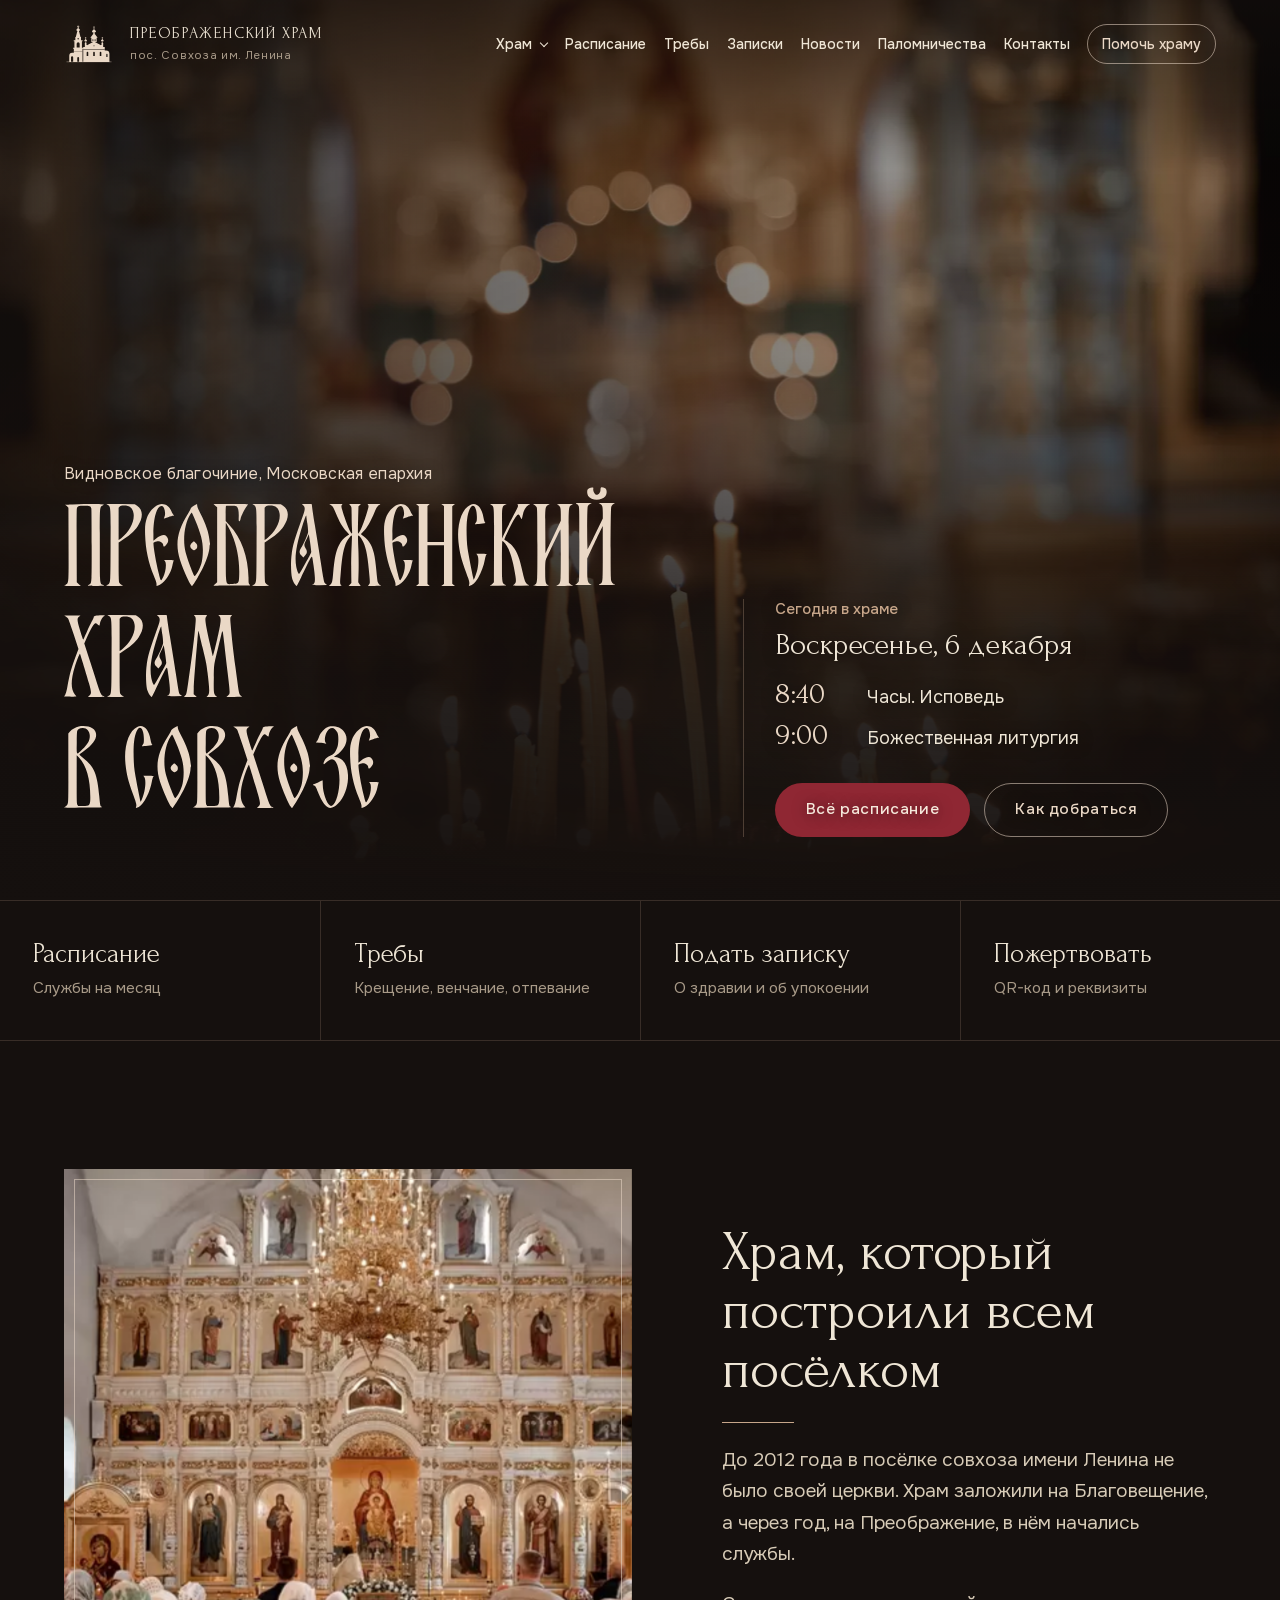
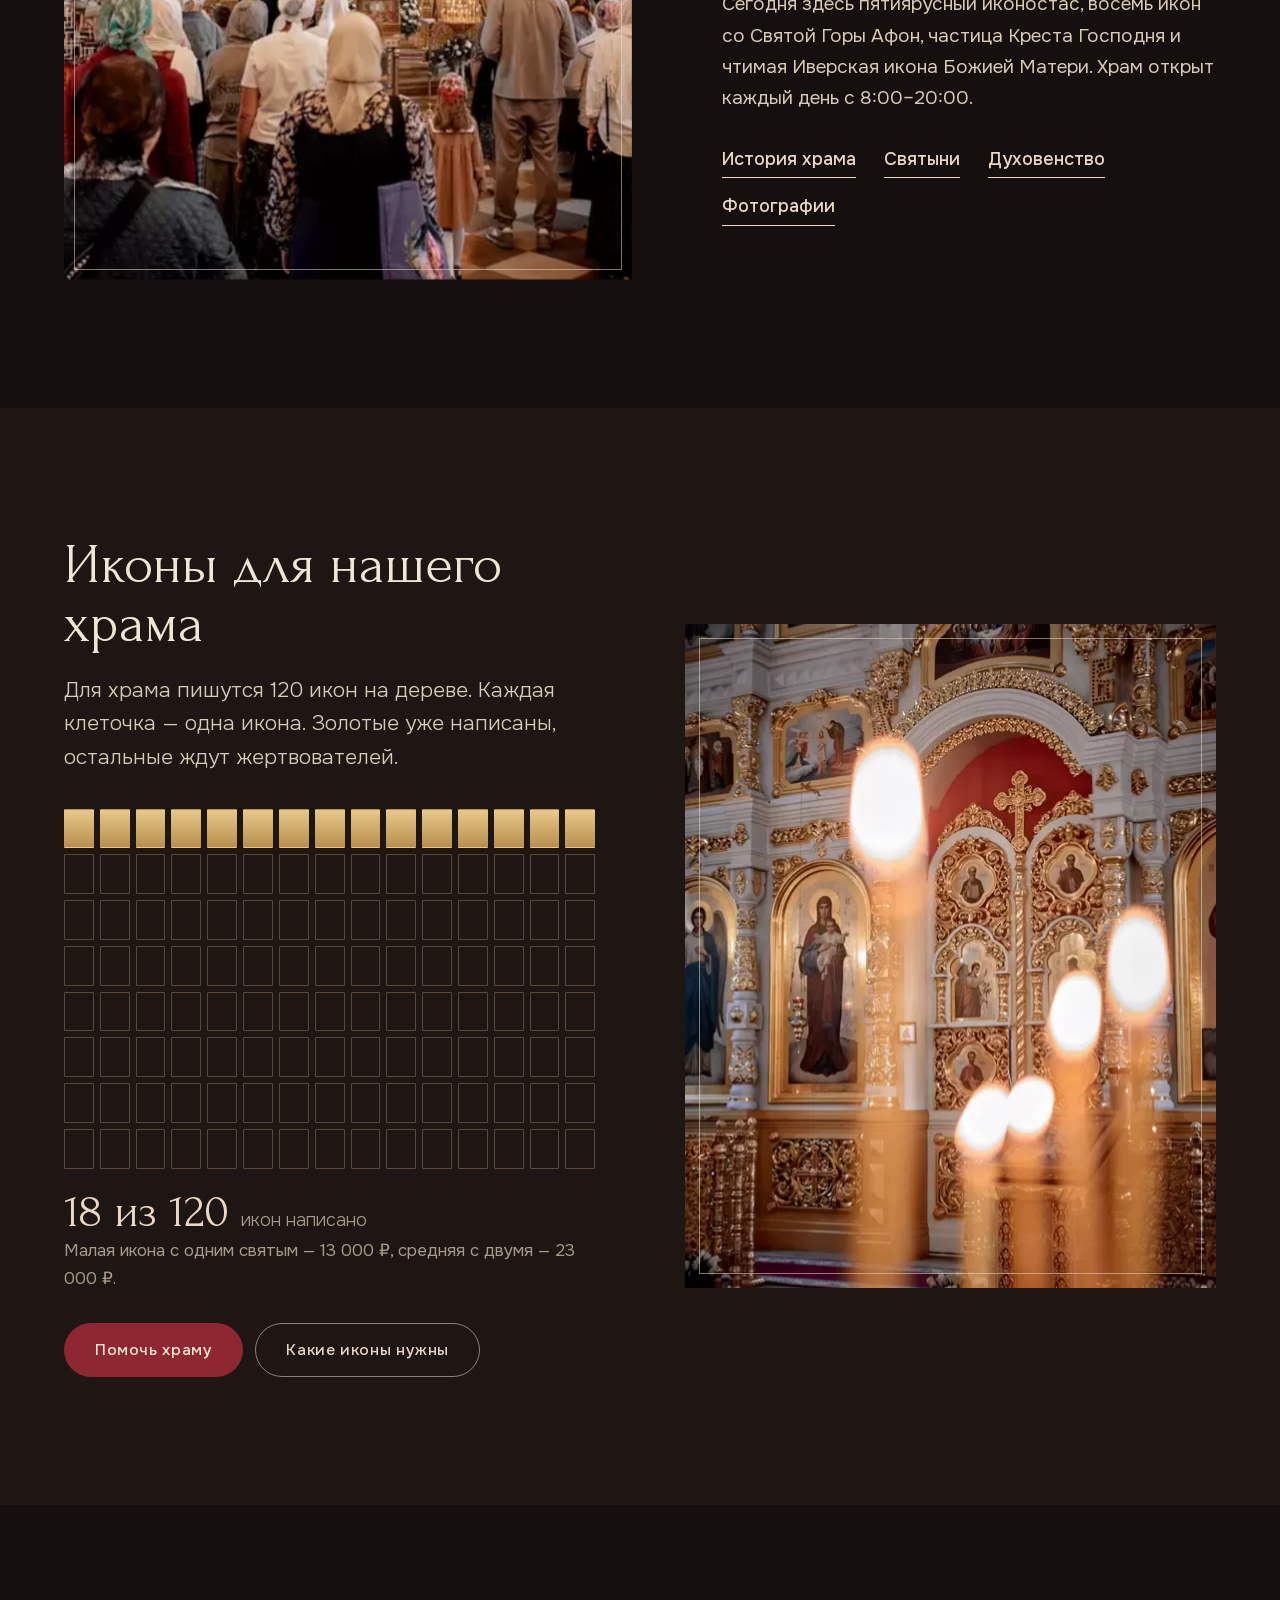
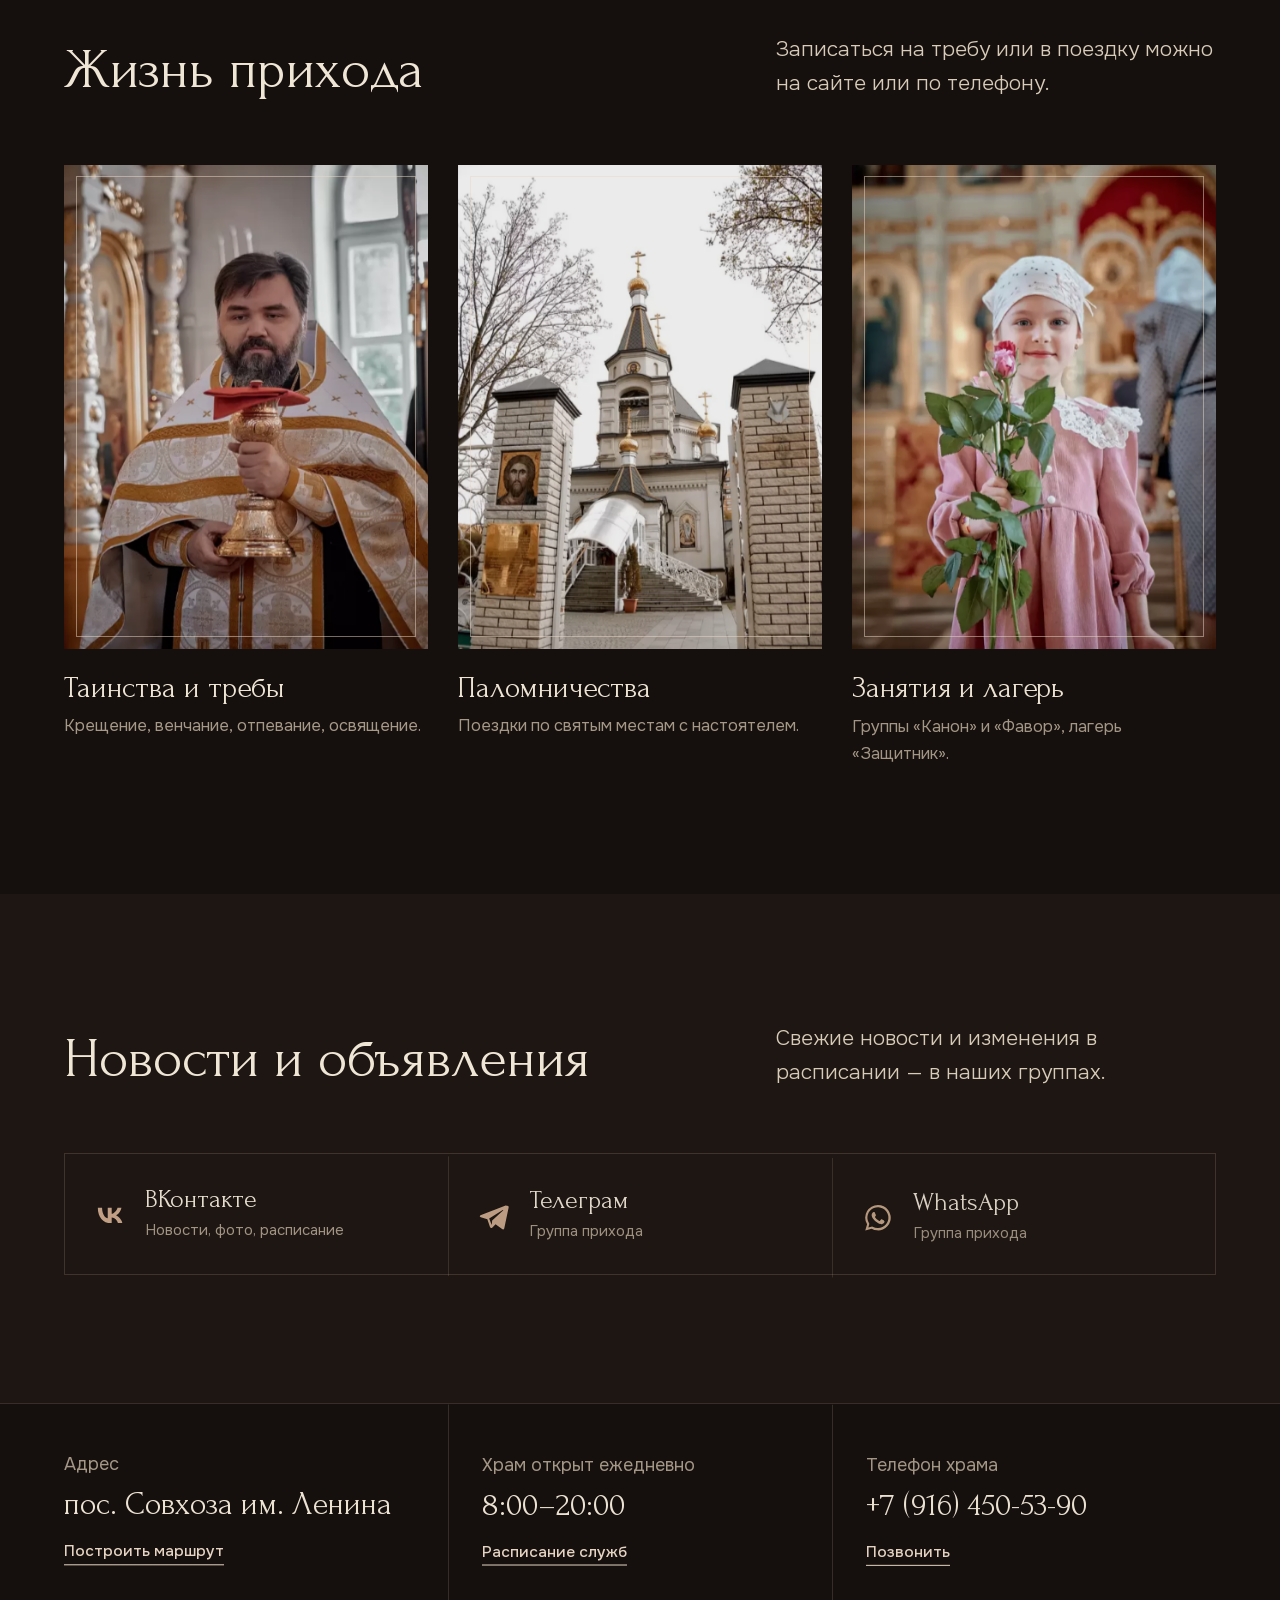
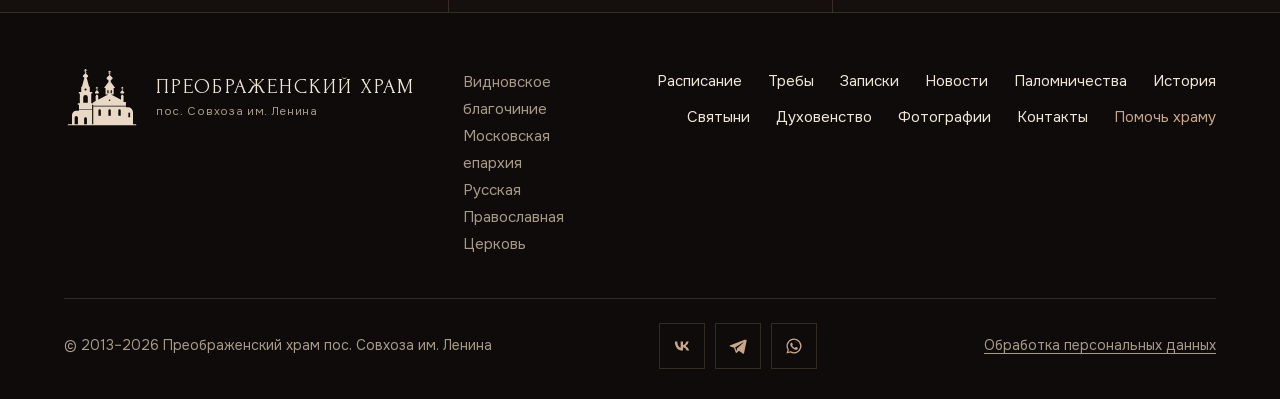
==== commit 21615bdd: "Расписание: выбранный день сразу под календарём, обозначения ниже Co-Authored-By: Claude Opus 5.5 <n" ====
--- a/index.html
+++ b/index.html
@@ -16,7 +16,7 @@
 <meta property="og:locale" content="ru_RU">
 <link rel="preload" href="fonts/forum-400-cyr.woff2" as="font" type="font/woff2" crossorigin>
 <link rel="preload" href="fonts/onest-cyr.woff2" as="font" type="font/woff2" crossorigin>
-<link rel="stylesheet" href="css/style.css?v=202610220954">
+<link rel="stylesheet" href="css/style.css?v=202610220958">
 <script>(function(d){try{if(matchMedia("(prefers-reduced-motion: reduce)").matches)return;d.classList.add("motion-pending");setTimeout(function(){d.classList.remove("intro","motion-pending")},7000)}catch(e){}})(document.documentElement)</script>
 </head>
 <body>
@@ -133,12 +133,12 @@
     <a href="politika.html">Обработка персональных данных</a>
   </div>
 </div></footer>
-<script src="js/glyphs.js?v=202610220954"></script>
-<script src="js/config.js?v=202610220954"></script>
-<script src="js/main.js?v=202610220954"></script>
+<script src="js/glyphs.js?v=202610220958"></script>
+<script src="js/config.js?v=202610220958"></script>
+<script src="js/main.js?v=202610220958"></script>
 <script src="js/gsap.min.js"></script>
 <script src="js/ScrollTrigger.min.js"></script>
 <script src="js/lenis.min.js"></script>
-<script src="js/motion.js?v=202610220954"></script>
+<script src="js/motion.js?v=202610220958"></script>
 </body>
 </html>
--- a/css/style.css
+++ b/css/style.css
@@ -687,3 +687,17 @@
   .nav>a,.nav-drop>button{padding:12px 7px;font-size:14px}
   .nav .help{margin-left:6px;padding:12px 14px}
 }
+
+/* выбранный день — сразу под сеткой календаря */
+.cal #day-info{margin-top:18px;padding:clamp(20px,2.4vw,32px);border:1px solid var(--gold-dim);background:radial-gradient(500px 260px at 100% 0,color-mix(in srgb,var(--gold) 10%,transparent),transparent 70%),var(--kiot)}
+.cal #day-info .eyebrow{margin-bottom:4px}
+.cal #day-info .day-title{font-size:clamp(30px,3vw,44px);margin-bottom:6px}
+.cal #day-info .day-feast{font-size:clamp(20px,2vw,24px);margin:6px 0 14px}
+.cal #day-info .svc:first-of-type{margin-top:6px}
+.cal .cal-legend{margin-top:18px}
+@media (max-width:600px){
+  .cal{padding:14px}
+  .cal #day-info{padding:20px 18px}
+  .cal #day-info .svc{grid-template-columns:70px 1fr}
+  .cal #day-info .svc-time{font-size:26px}
+}
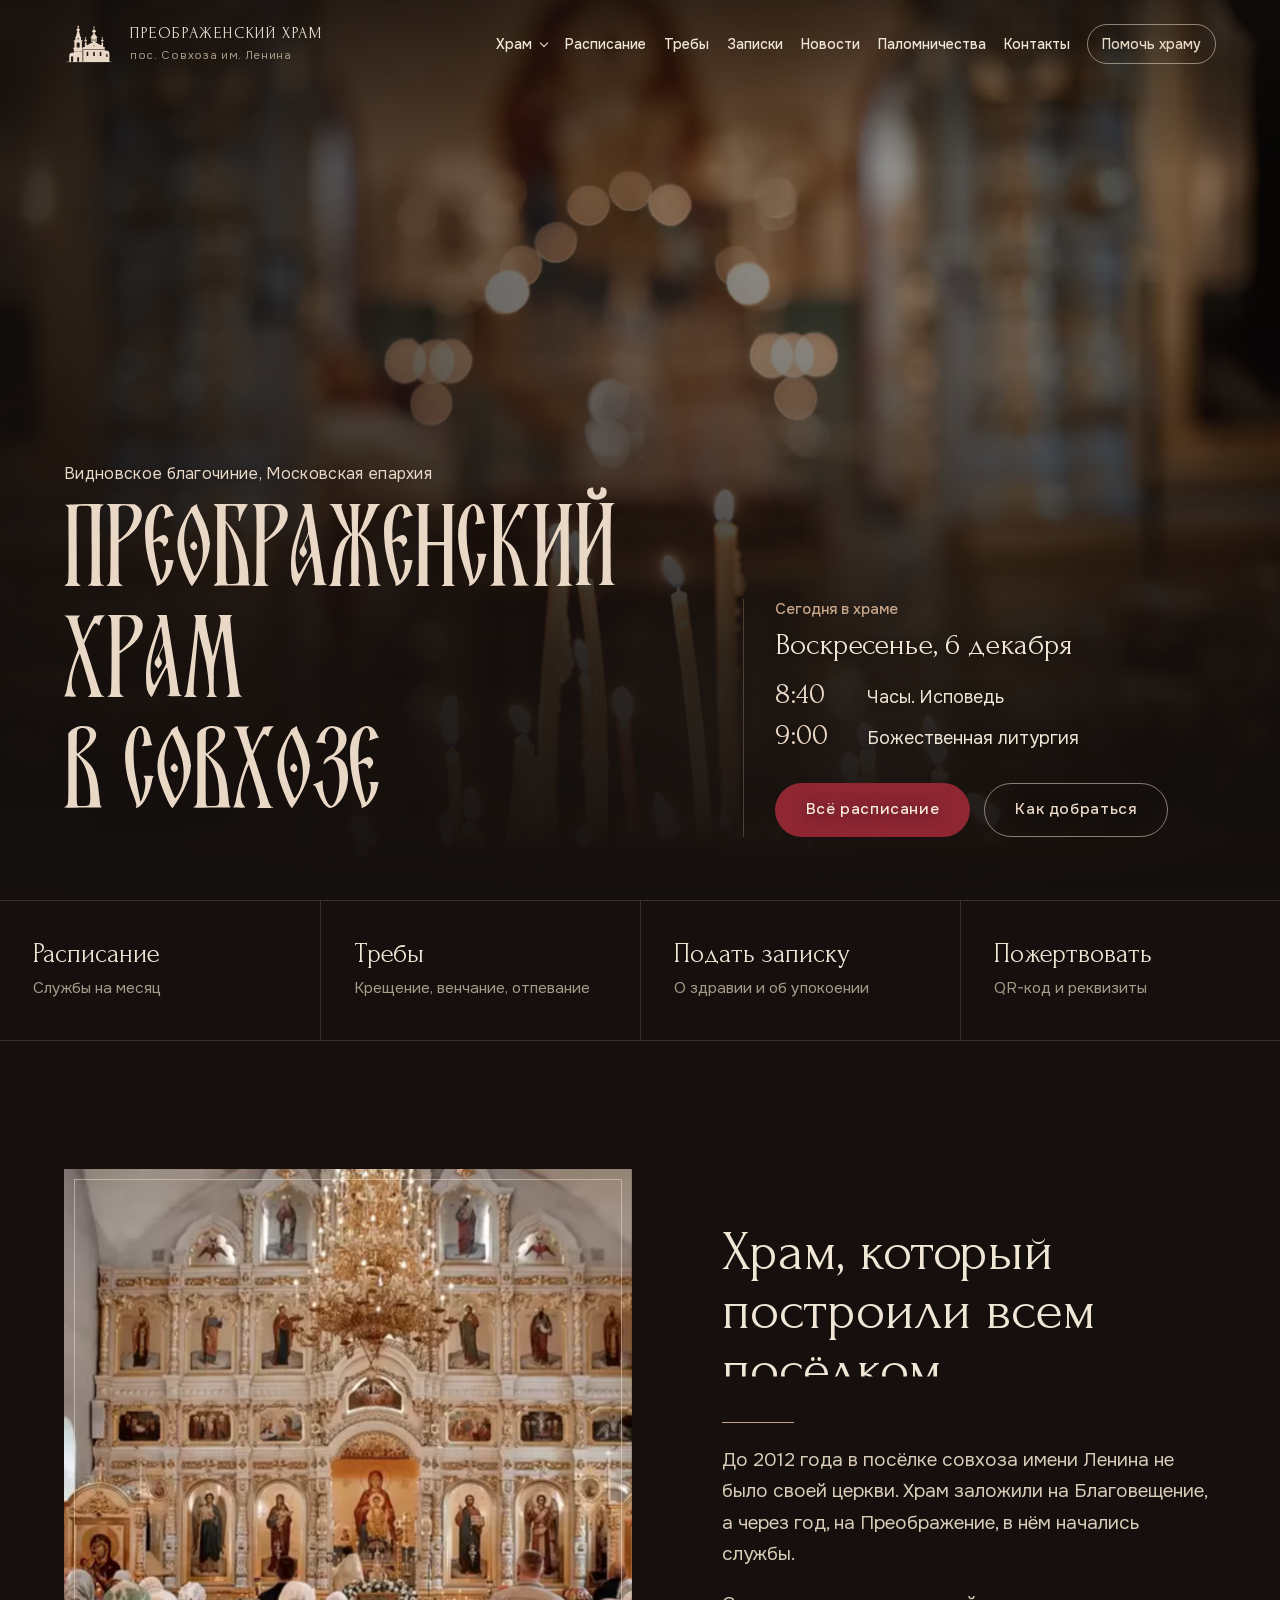
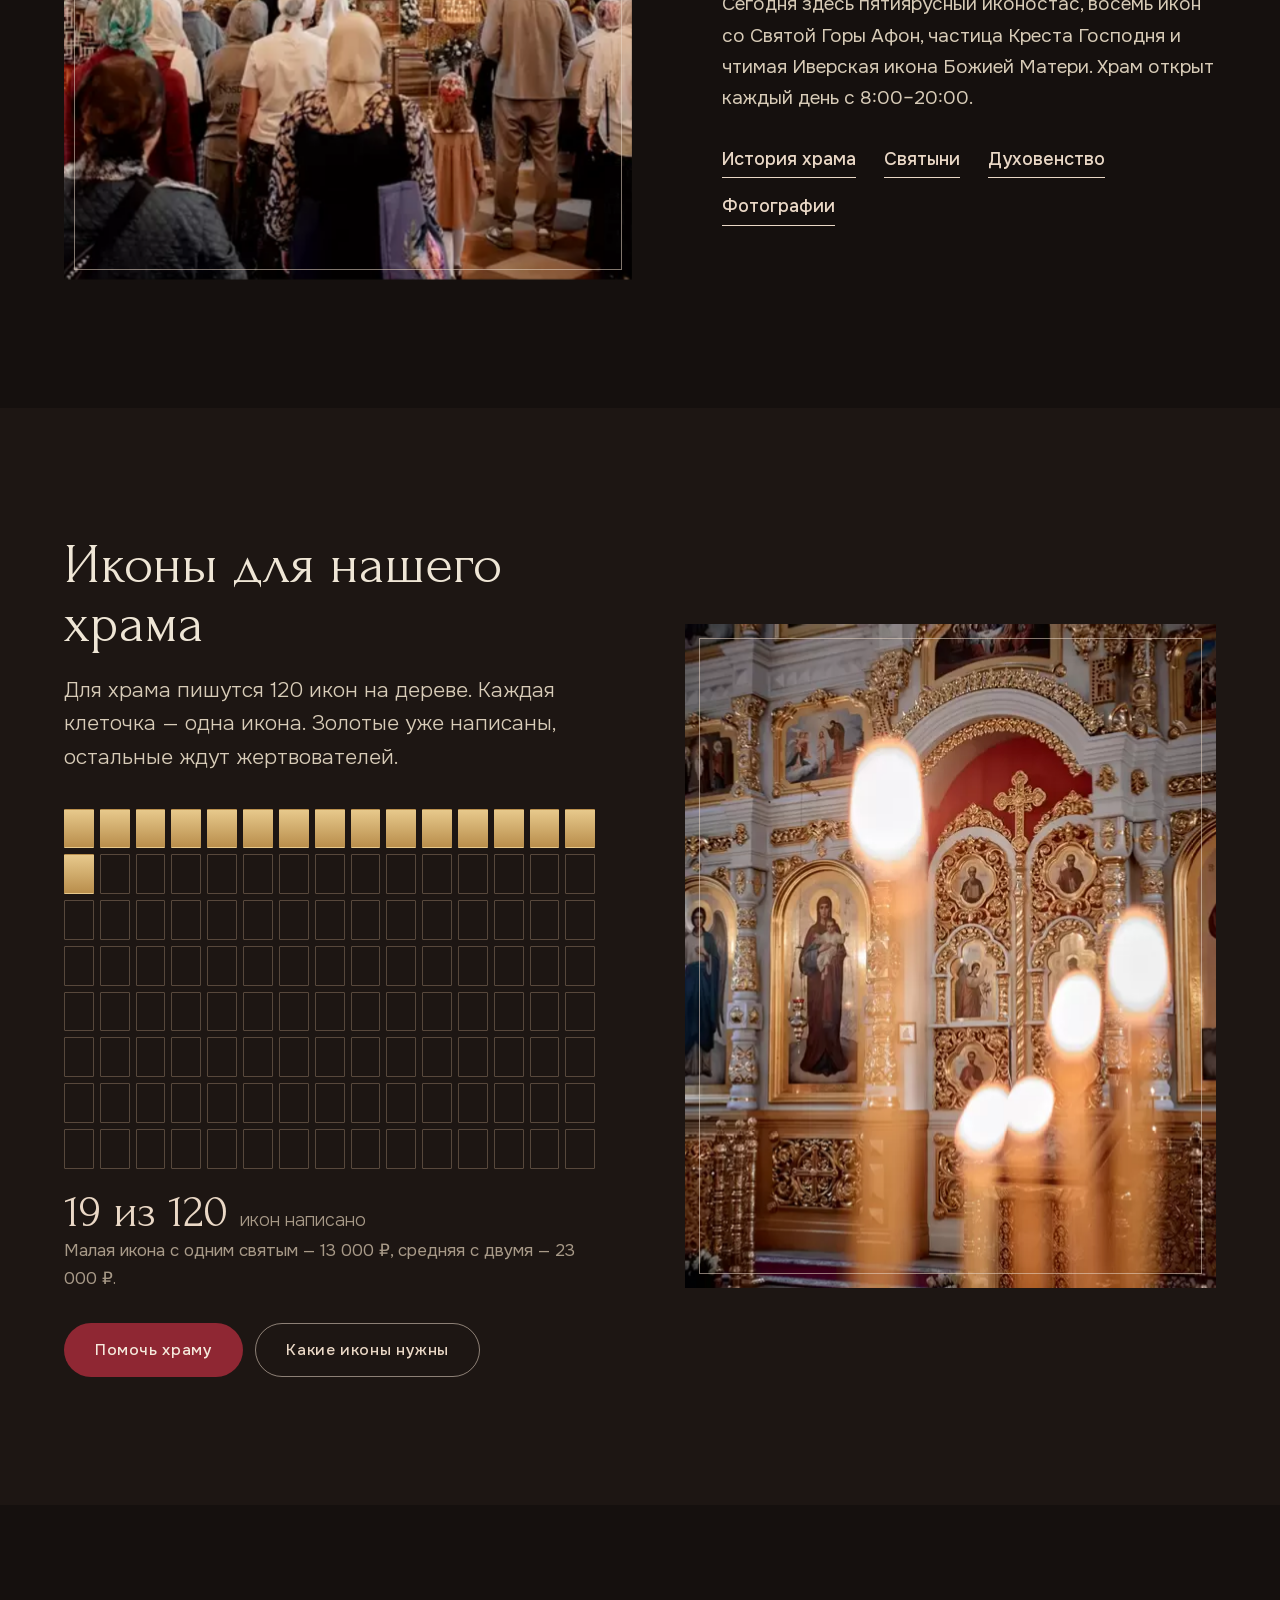
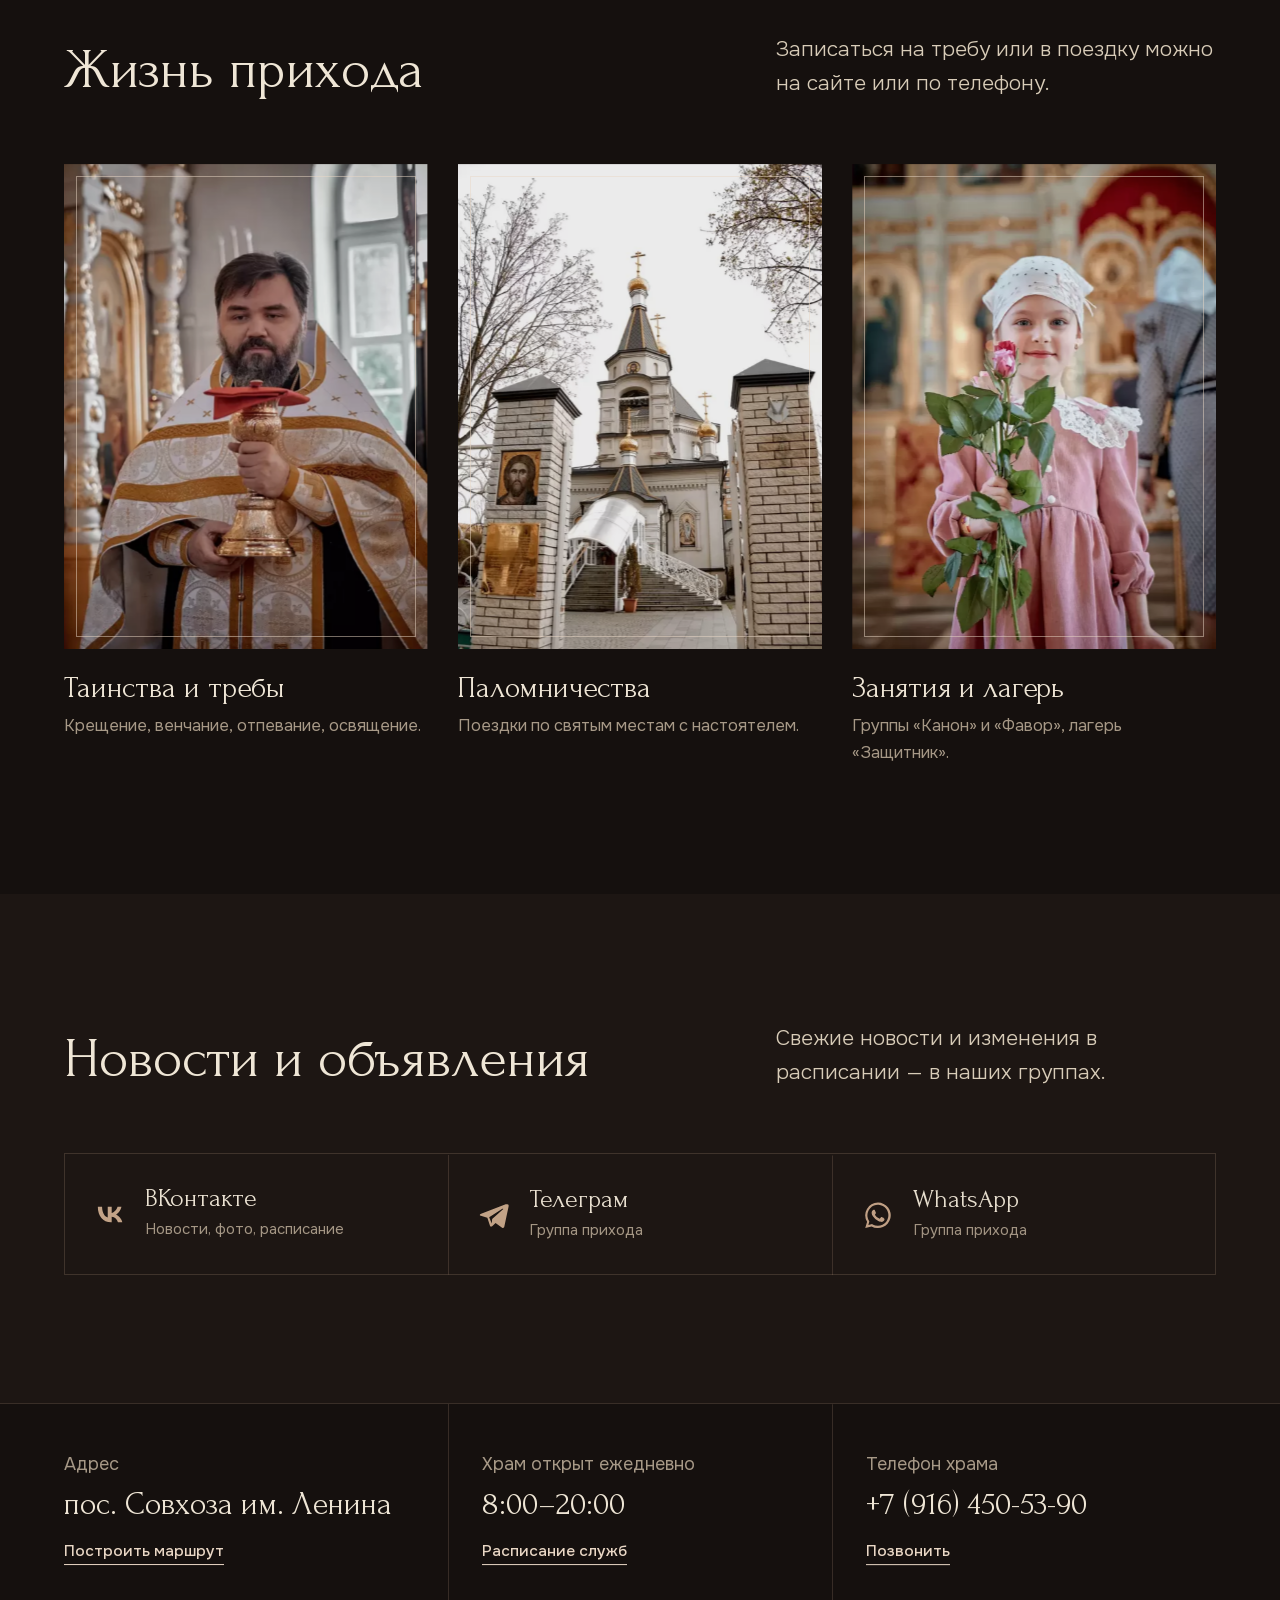
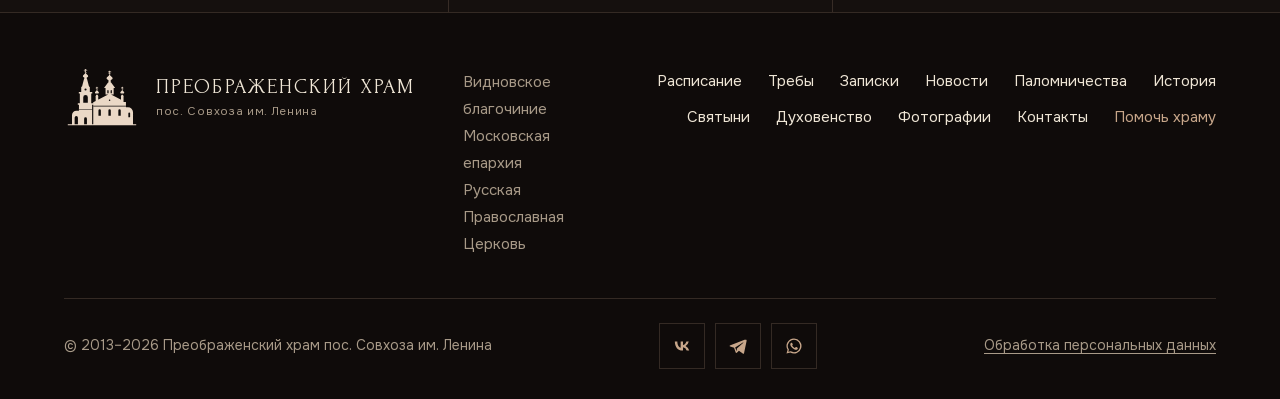
==== commit ff04332f: "Календарь: без времени в клеточках, дни со службой выделены Co-Authored-By: Claude Opus 5.5 <noreply" ====
--- a/index.html
+++ b/index.html
@@ -16,7 +16,7 @@
 <meta property="og:locale" content="ru_RU">
 <link rel="preload" href="fonts/forum-400-cyr.woff2" as="font" type="font/woff2" crossorigin>
 <link rel="preload" href="fonts/onest-cyr.woff2" as="font" type="font/woff2" crossorigin>
-<link rel="stylesheet" href="css/style.css?v=202610220958">
+<link rel="stylesheet" href="css/style.css?v=202610220959">
 <script>(function(d){try{if(matchMedia("(prefers-reduced-motion: reduce)").matches)return;d.classList.add("motion-pending");setTimeout(function(){d.classList.remove("intro","motion-pending")},7000)}catch(e){}})(document.documentElement)</script>
 </head>
 <body>
@@ -133,12 +133,12 @@
     <a href="politika.html">Обработка персональных данных</a>
   </div>
 </div></footer>
-<script src="js/glyphs.js?v=202610220958"></script>
-<script src="js/config.js?v=202610220958"></script>
-<script src="js/main.js?v=202610220958"></script>
+<script src="js/glyphs.js?v=202610220959"></script>
+<script src="js/config.js?v=202610220959"></script>
+<script src="js/main.js?v=202610220959"></script>
 <script src="js/gsap.min.js"></script>
 <script src="js/ScrollTrigger.min.js"></script>
 <script src="js/lenis.min.js"></script>
-<script src="js/motion.js?v=202610220958"></script>
+<script src="js/motion.js?v=202610220959"></script>
 </body>
 </html>
--- a/css/style.css
+++ b/css/style.css
@@ -701,3 +701,14 @@
   .cal #day-info .svc{grid-template-columns:70px 1fr}
   .cal #day-info .svc-time{font-size:26px}
 }
+
+/* календарь: яркие дни — есть богослужение, блёклые — нет */
+.cal-day{color:color-mix(in srgb,var(--cream) 28%,transparent);border-color:color-mix(in srgb,var(--gold) 10%,transparent);background:transparent}
+.cal-day .cd-f{opacity:.6}
+.cal-day.has{color:var(--cream);border-color:color-mix(in srgb,var(--gold-hi) 45%,transparent);background:color-mix(in srgb,var(--gold) 9%,transparent)}
+.cal-day.has .cd-n{color:var(--cream)}
+.cal-day.has.red .cd-n{color:var(--gold-hi)}
+.cal-day:not(.has).red .cd-n{color:inherit}
+.cal-day.has .cd-f{opacity:1}
+.cal-day{justify-content:space-between}
+@media (max-width:520px){.cal-day{justify-content:center}}
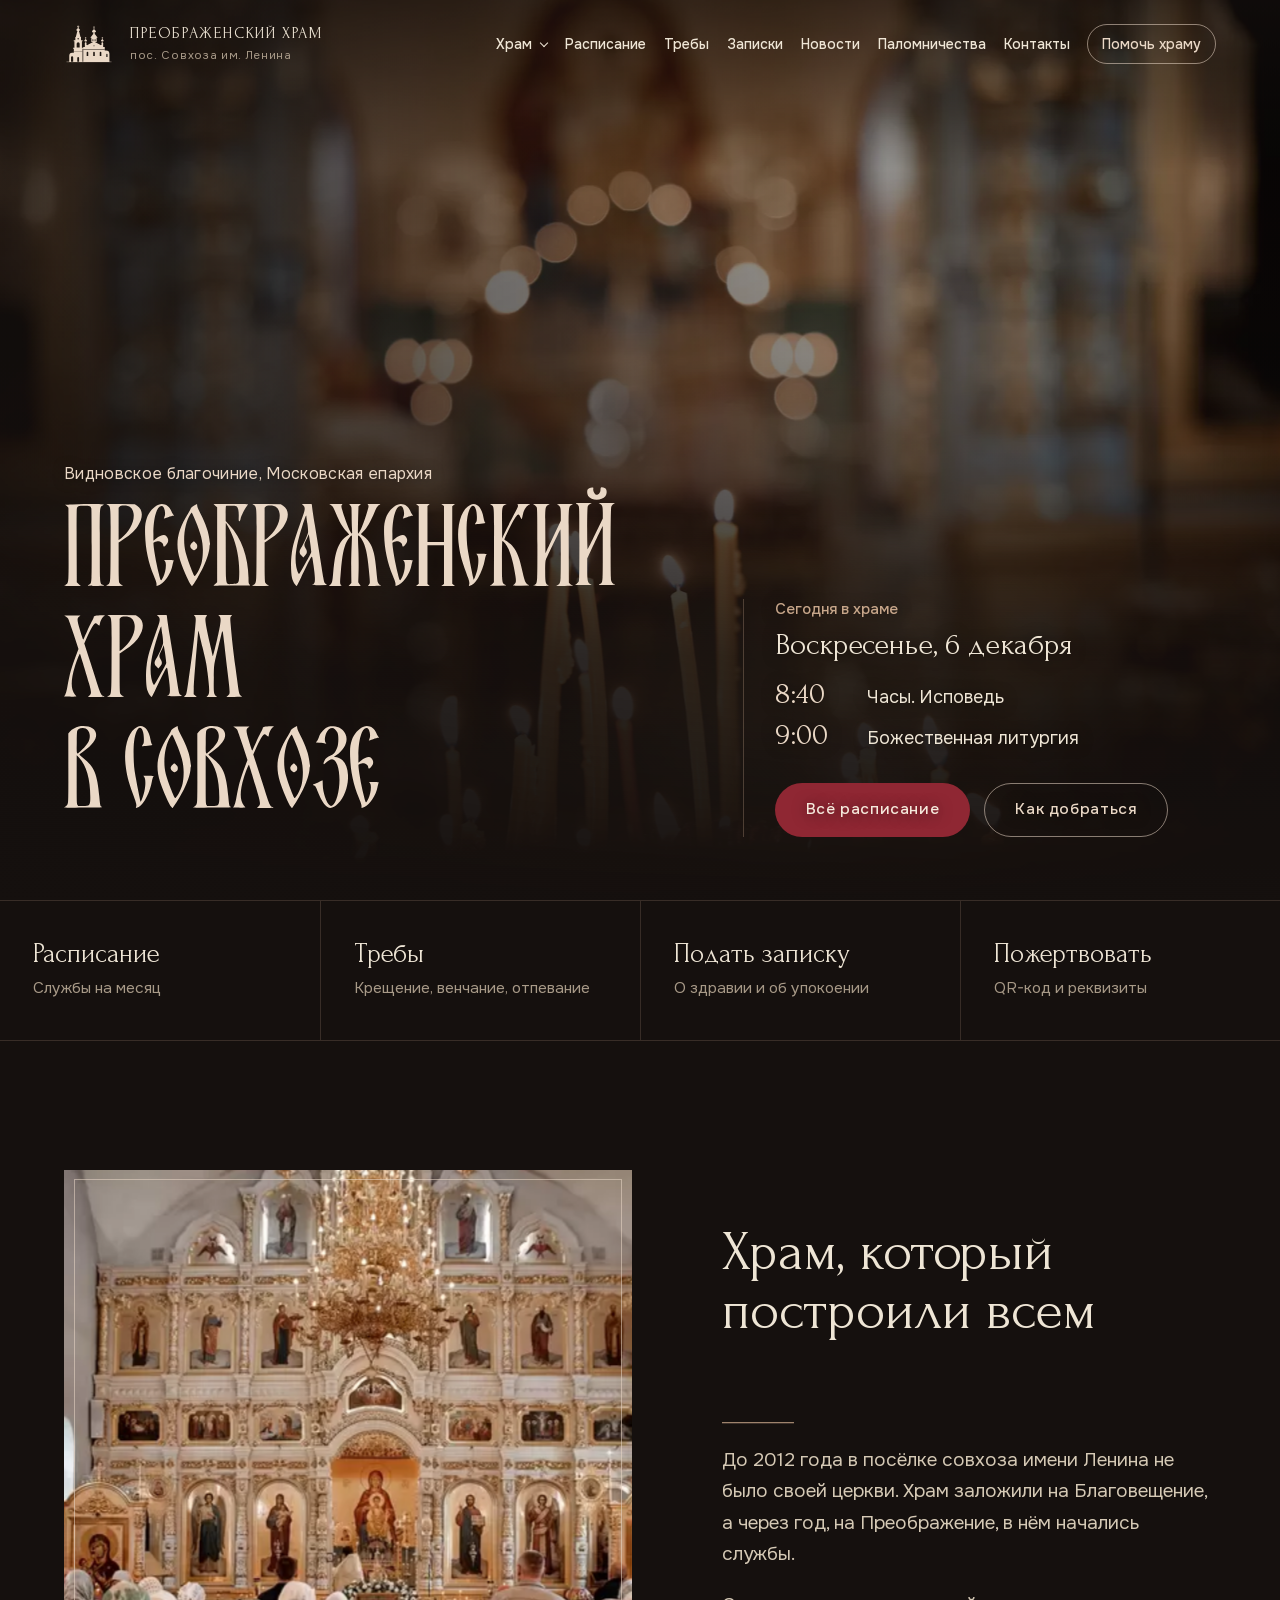
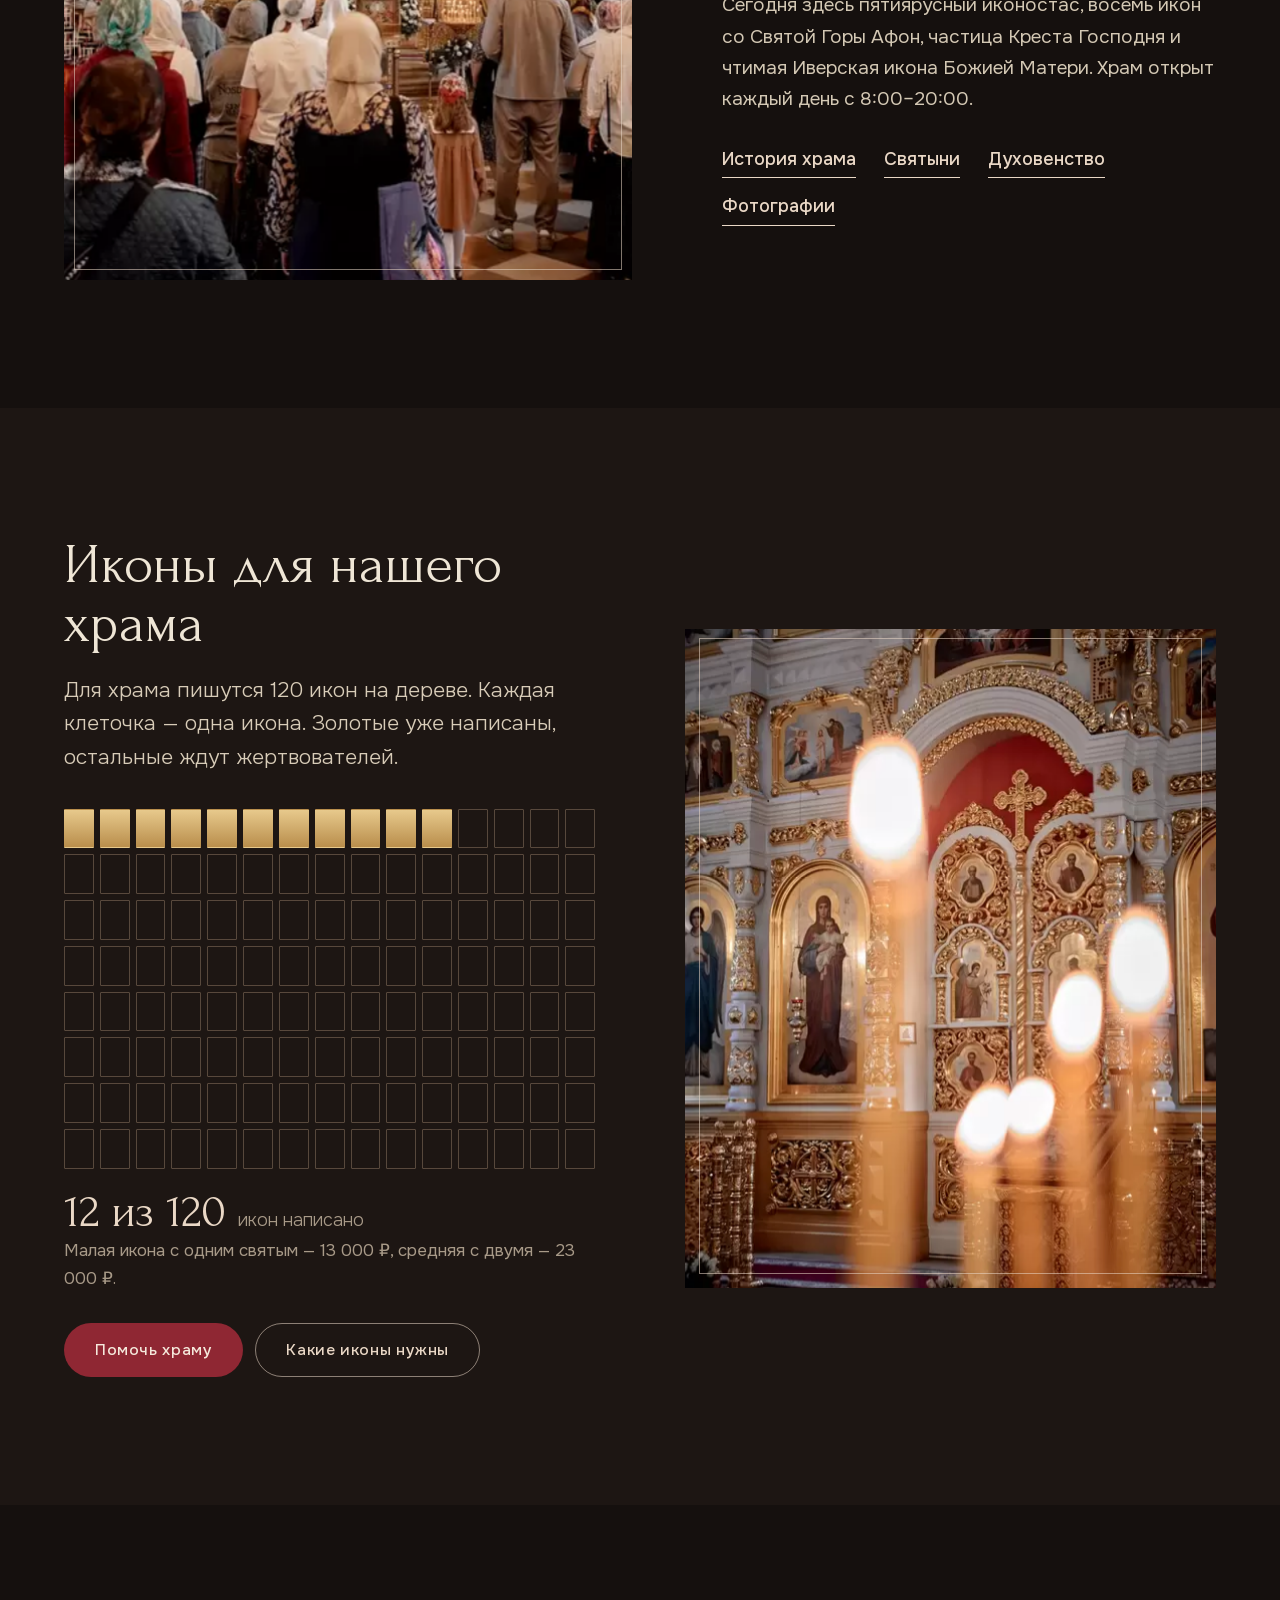
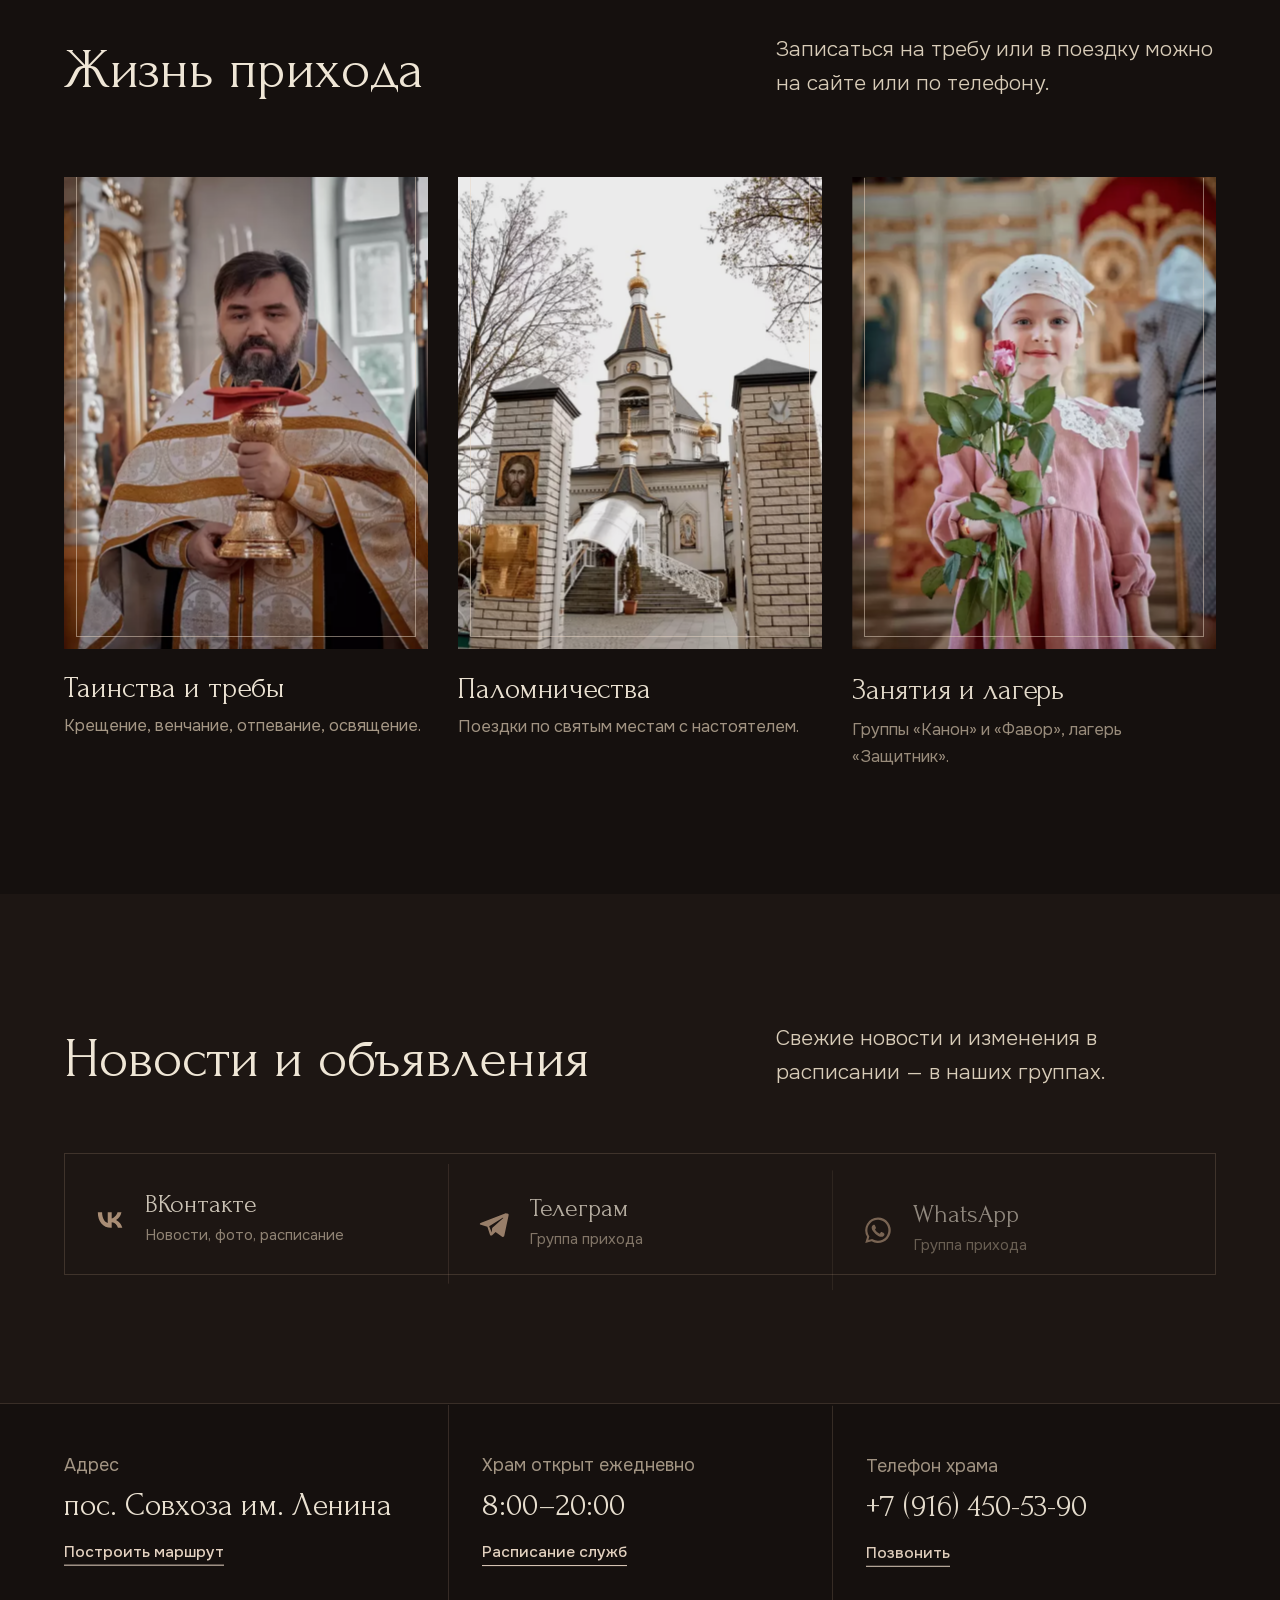
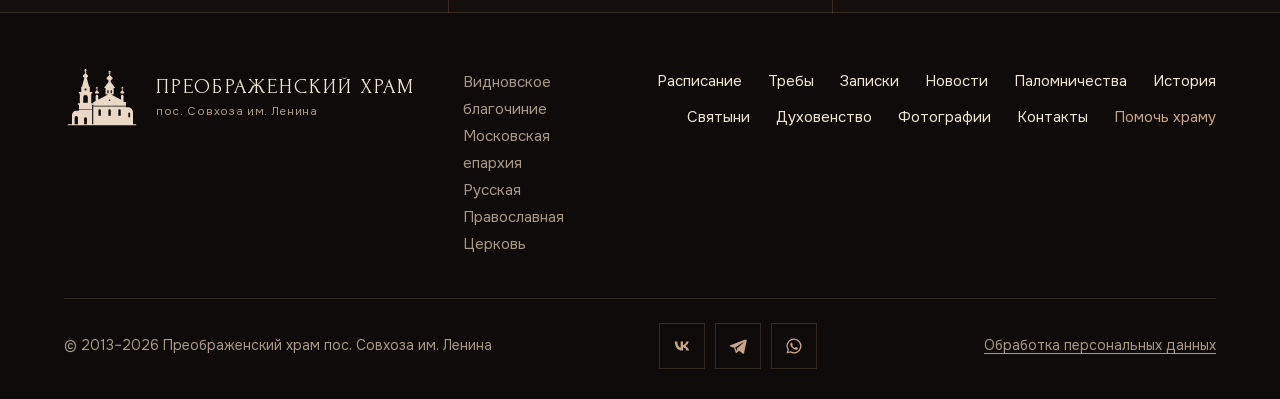
==== commit 5cd79a10: "Память святых на каждый день, меню справа, без блока «Обычный порядок» Месяцеслов на 2026–2027 годы " ====
--- a/index.html
+++ b/index.html
@@ -16,7 +16,7 @@
 <meta property="og:locale" content="ru_RU">
 <link rel="preload" href="fonts/forum-400-cyr.woff2" as="font" type="font/woff2" crossorigin>
 <link rel="preload" href="fonts/onest-cyr.woff2" as="font" type="font/woff2" crossorigin>
-<link rel="stylesheet" href="css/style.css?v=202610220959">
+<link rel="stylesheet" href="css/style.css?v=202610221009">
 <script>(function(d){try{if(matchMedia("(prefers-reduced-motion: reduce)").matches)return;d.classList.add("motion-pending");setTimeout(function(){d.classList.remove("intro","motion-pending")},7000)}catch(e){}})(document.documentElement)</script>
 </head>
 <body>
@@ -133,12 +133,12 @@
     <a href="politika.html">Обработка персональных данных</a>
   </div>
 </div></footer>
-<script src="js/glyphs.js?v=202610220959"></script>
-<script src="js/config.js?v=202610220959"></script>
-<script src="js/main.js?v=202610220959"></script>
+<script src="js/glyphs.js?v=202610221009"></script>
+<script src="js/config.js?v=202610221009"></script>
+<script src="js/main.js?v=202610221009"></script>
 <script src="js/gsap.min.js"></script>
 <script src="js/ScrollTrigger.min.js"></script>
 <script src="js/lenis.min.js"></script>
-<script src="js/motion.js?v=202610220959"></script>
+<script src="js/motion.js?v=202610221009"></script>
 </body>
 </html>
--- a/css/style.css
+++ b/css/style.css
@@ -712,3 +712,19 @@
 .cal-day.has .cd-f{opacity:1}
 .cal-day{justify-content:space-between}
 @media (max-width:520px){.cal-day{justify-content:center}}
+
+/* кнопка меню — всегда в правом углу шапки */
+@media (max-width:1080px){
+  .hdr{justify-content:space-between}
+  .burger{margin-left:auto!important;margin-right:-10px}
+  .hdr-phone{margin-left:auto}
+  .hdr-phone+.burger{margin-left:6px!important}
+}
+@media (max-width:600px){.hdr-phone+.burger{margin-left:auto!important}}
+
+/* память святых в выбранном дне */
+.day-saints{list-style:none;padding:0;margin:4px 0 14px;font-size:16.5px;line-height:1.5;color:#d8ccb8}
+.day-saints li{padding:3px 0}
+.day-saints b{font-weight:500;color:var(--cream)}
+.day-icons{font-size:15.5px;color:var(--muted);margin:0 0 14px}
+.cal .cd-f{font-size:11.5px}
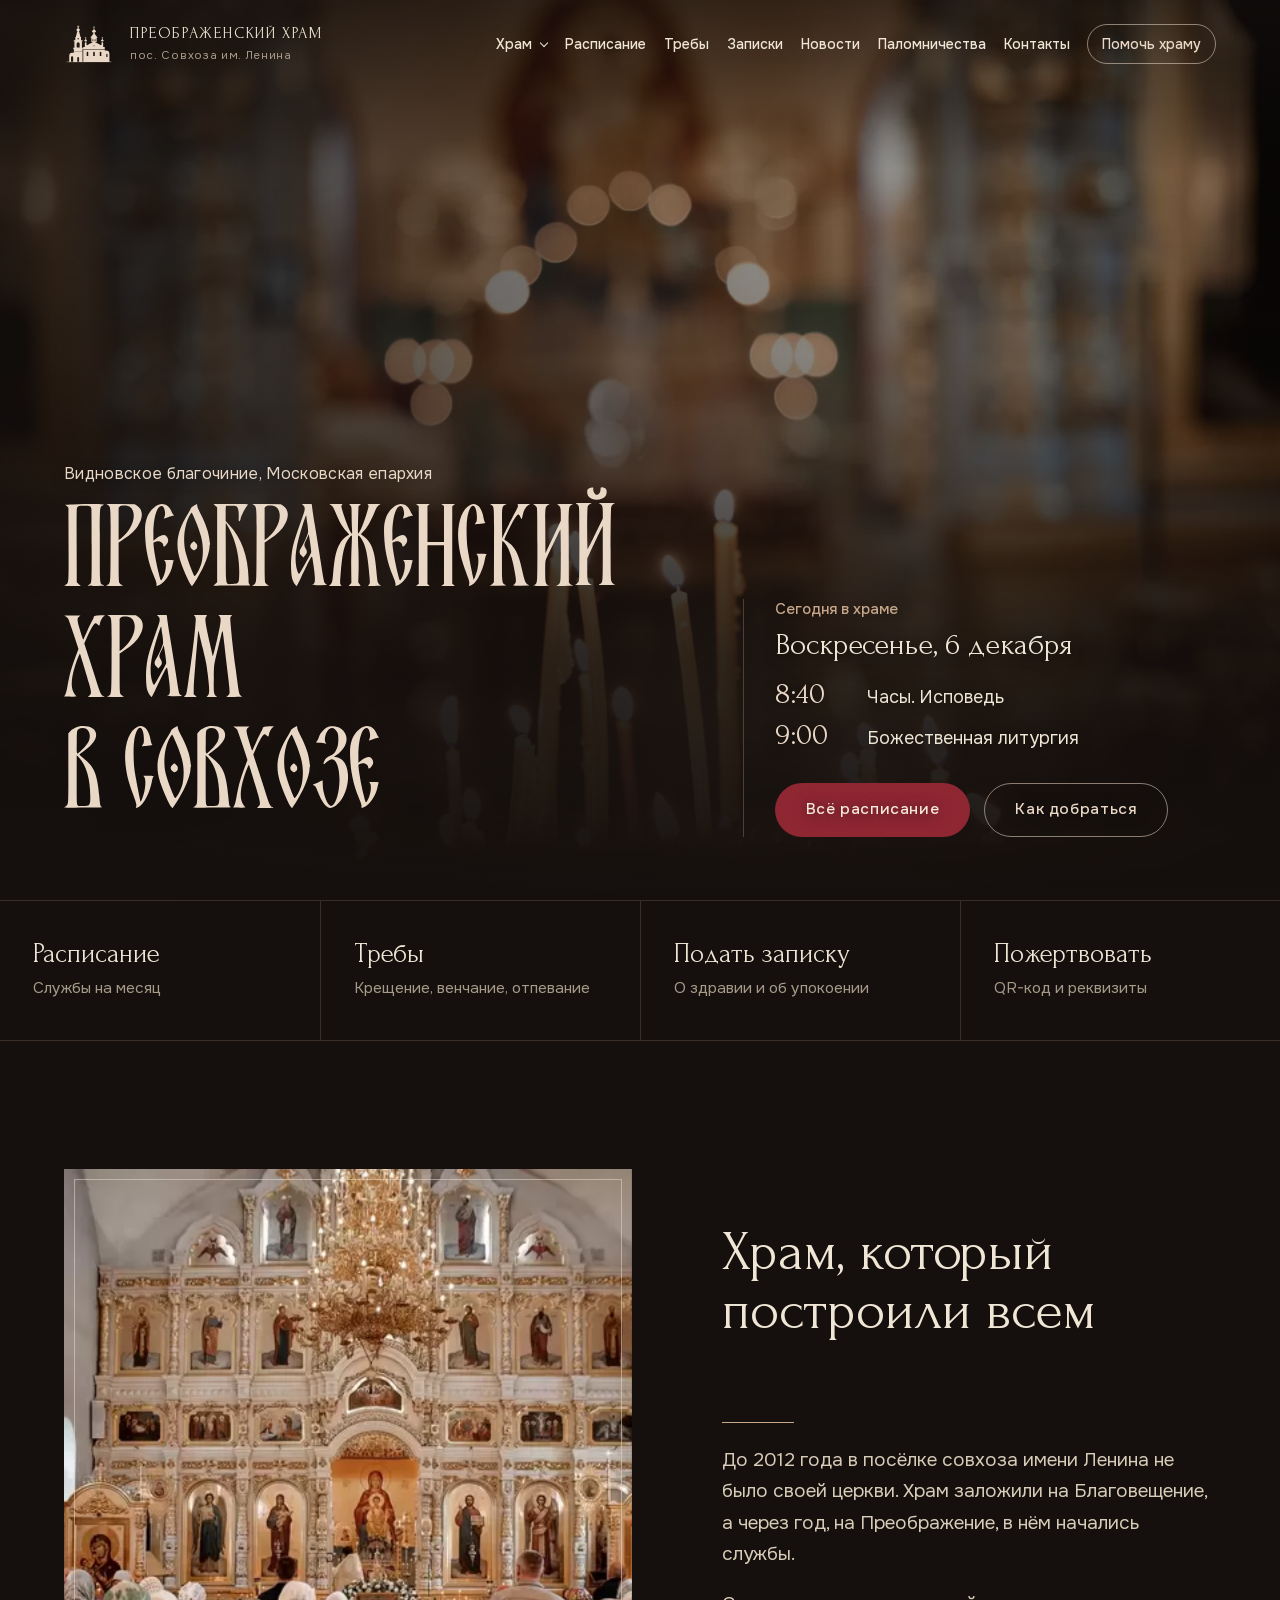
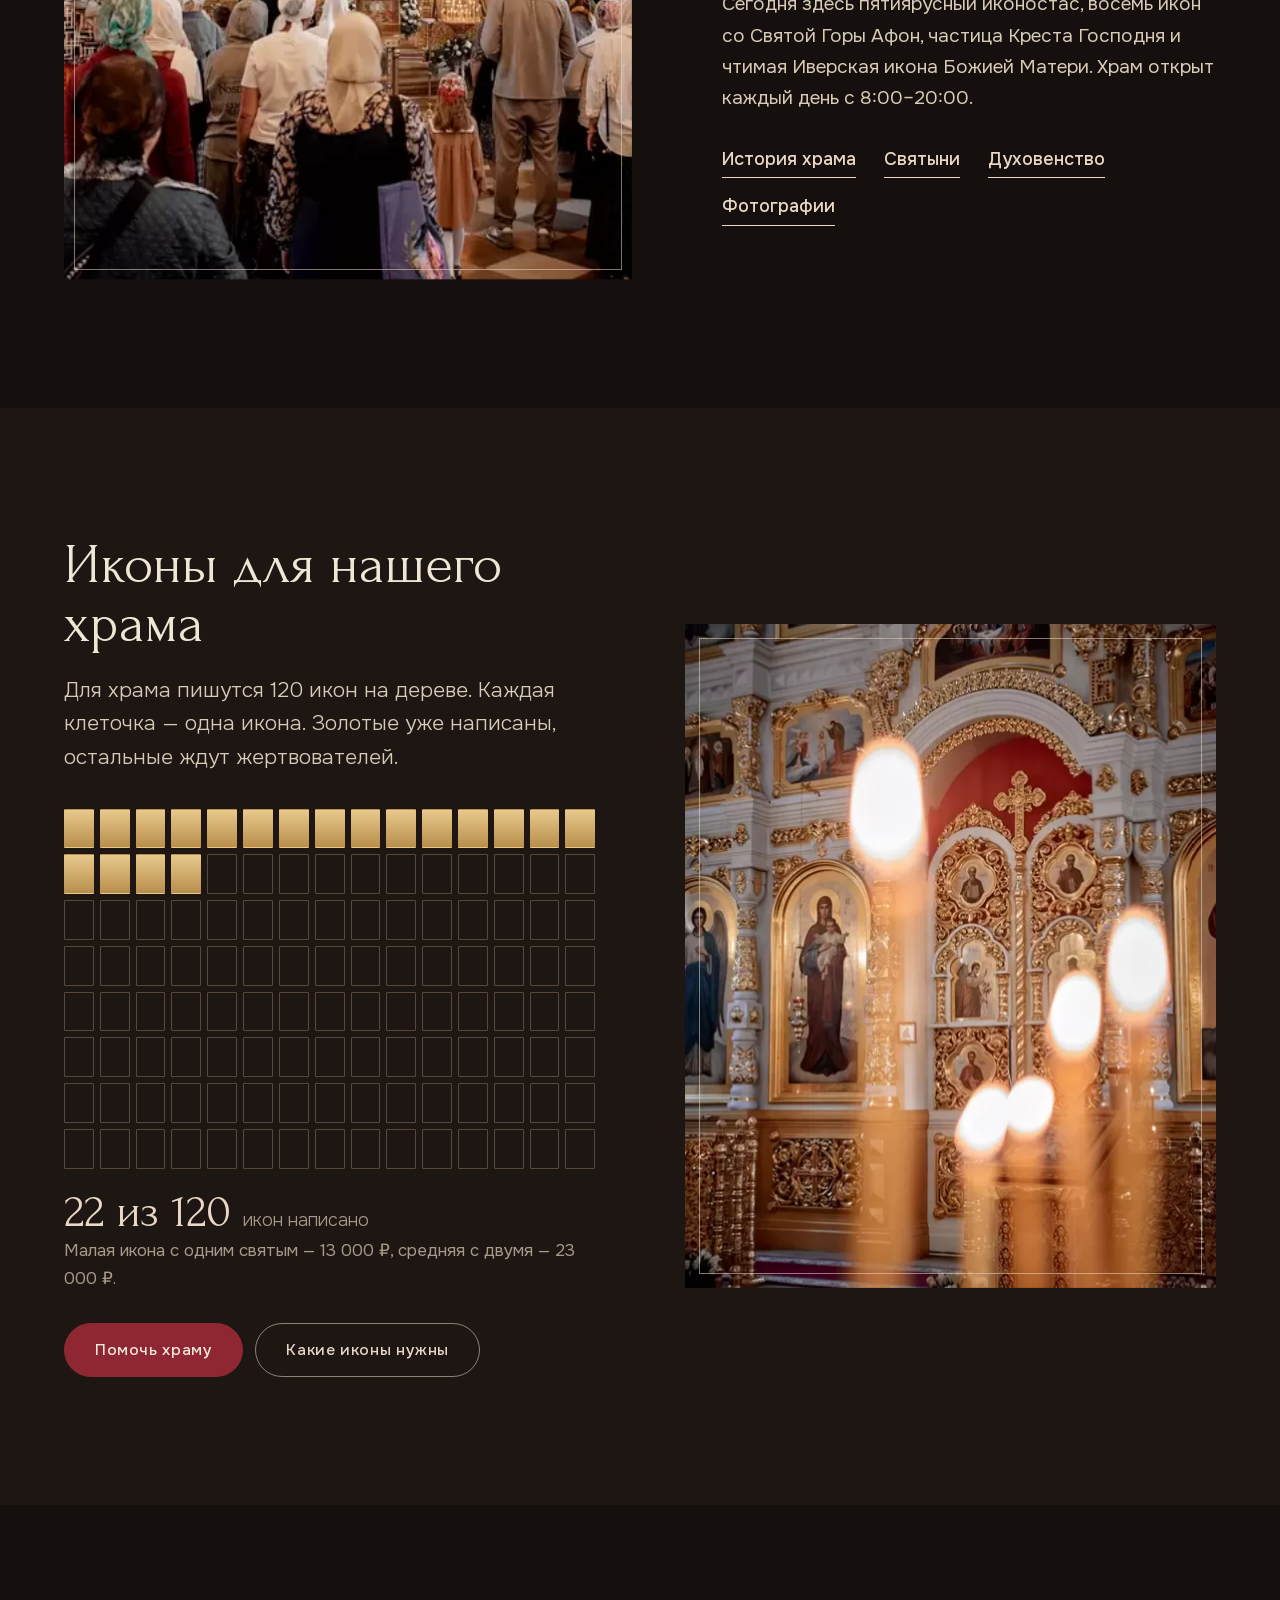
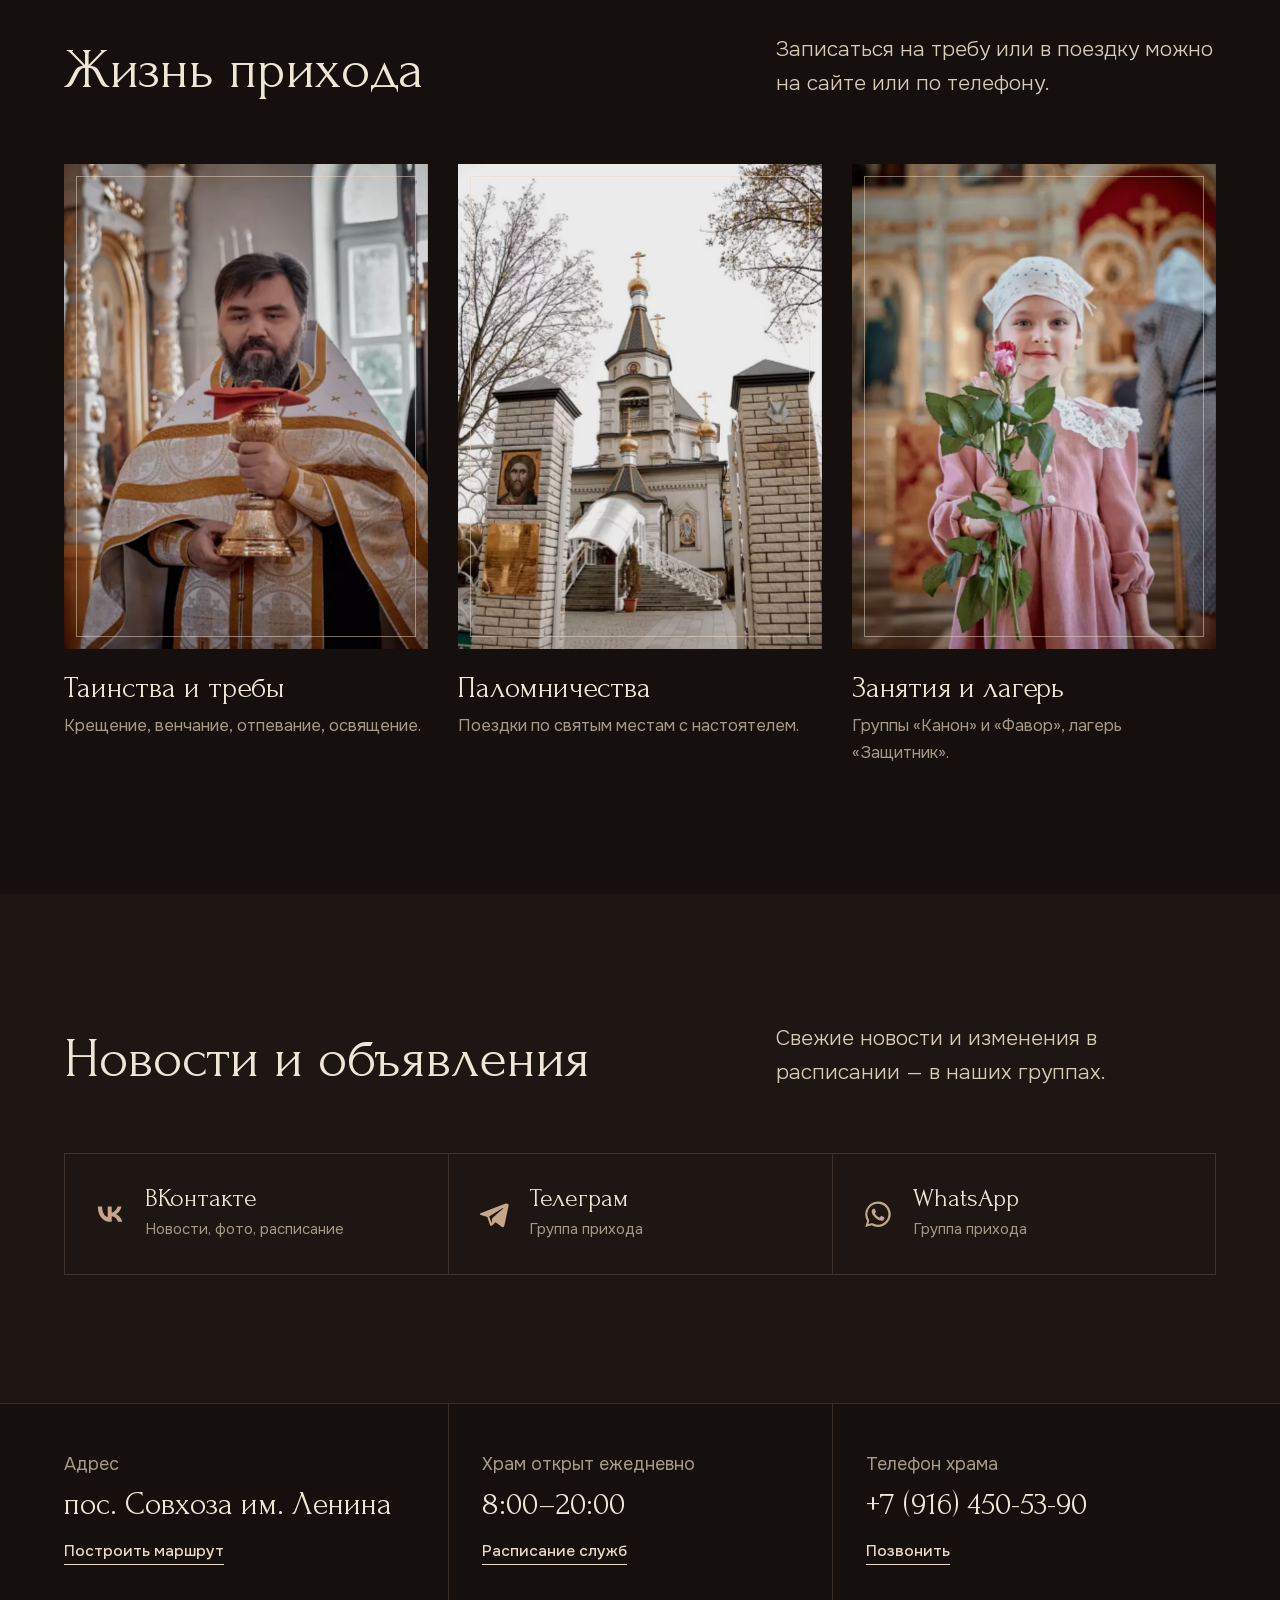
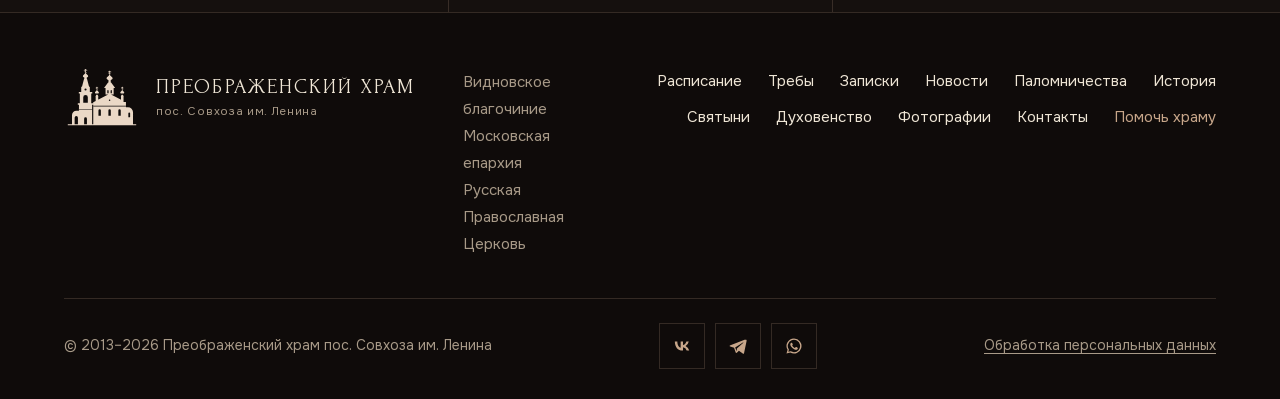
==== commit 2e642890: "Календарь: у дня одна главная память Co-Authored-By: Claude Opus 5.5 <noreply@anthropic.com>" ====
--- a/index.html
+++ b/index.html
@@ -16,7 +16,7 @@
 <meta property="og:locale" content="ru_RU">
 <link rel="preload" href="fonts/forum-400-cyr.woff2" as="font" type="font/woff2" crossorigin>
 <link rel="preload" href="fonts/onest-cyr.woff2" as="font" type="font/woff2" crossorigin>
-<link rel="stylesheet" href="css/style.css?v=202610221009">
+<link rel="stylesheet" href="css/style.css?v=202610221012">
 <script>(function(d){try{if(matchMedia("(prefers-reduced-motion: reduce)").matches)return;d.classList.add("motion-pending");setTimeout(function(){d.classList.remove("intro","motion-pending")},7000)}catch(e){}})(document.documentElement)</script>
 </head>
 <body>
@@ -133,12 +133,12 @@
     <a href="politika.html">Обработка персональных данных</a>
   </div>
 </div></footer>
-<script src="js/glyphs.js?v=202610221009"></script>
-<script src="js/config.js?v=202610221009"></script>
-<script src="js/main.js?v=202610221009"></script>
+<script src="js/glyphs.js?v=202610221012"></script>
+<script src="js/config.js?v=202610221012"></script>
+<script src="js/main.js?v=202610221012"></script>
 <script src="js/gsap.min.js"></script>
 <script src="js/ScrollTrigger.min.js"></script>
 <script src="js/lenis.min.js"></script>
-<script src="js/motion.js?v=202610221009"></script>
+<script src="js/motion.js?v=202610221012"></script>
 </body>
 </html>
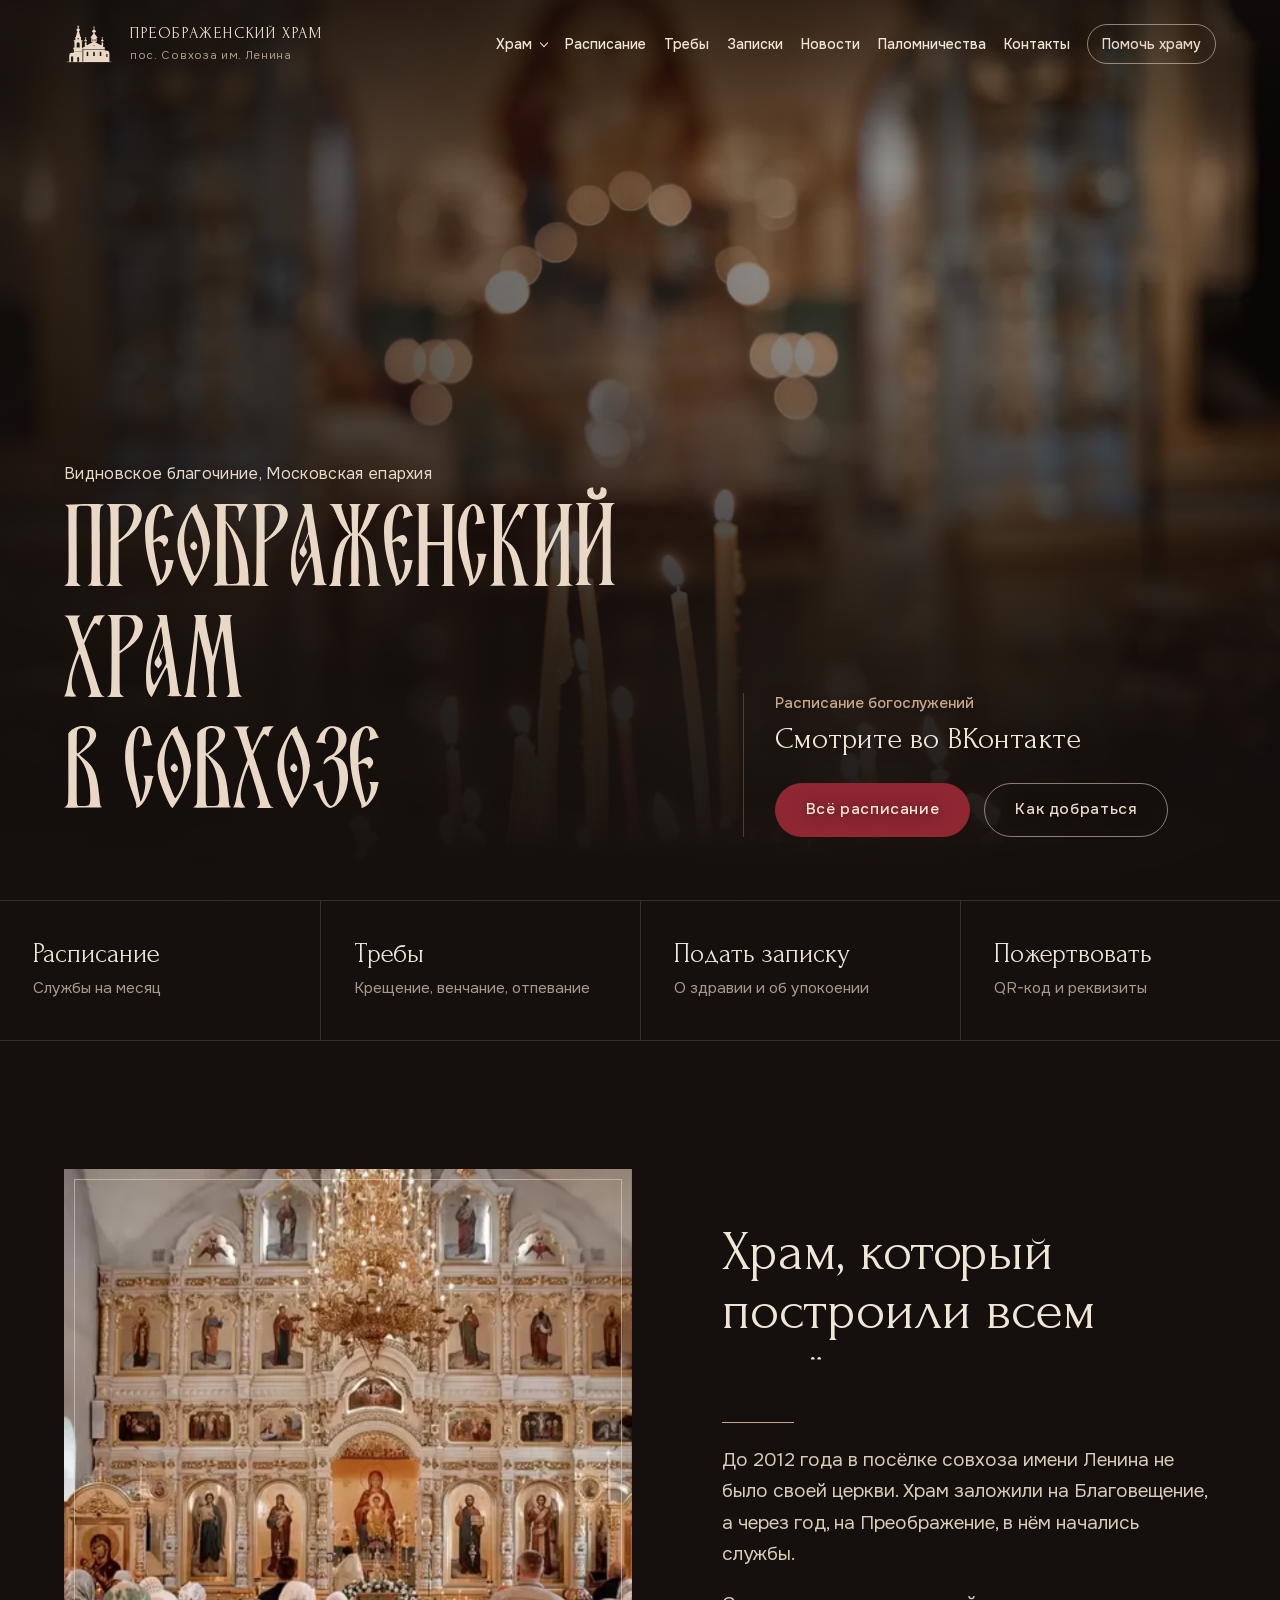
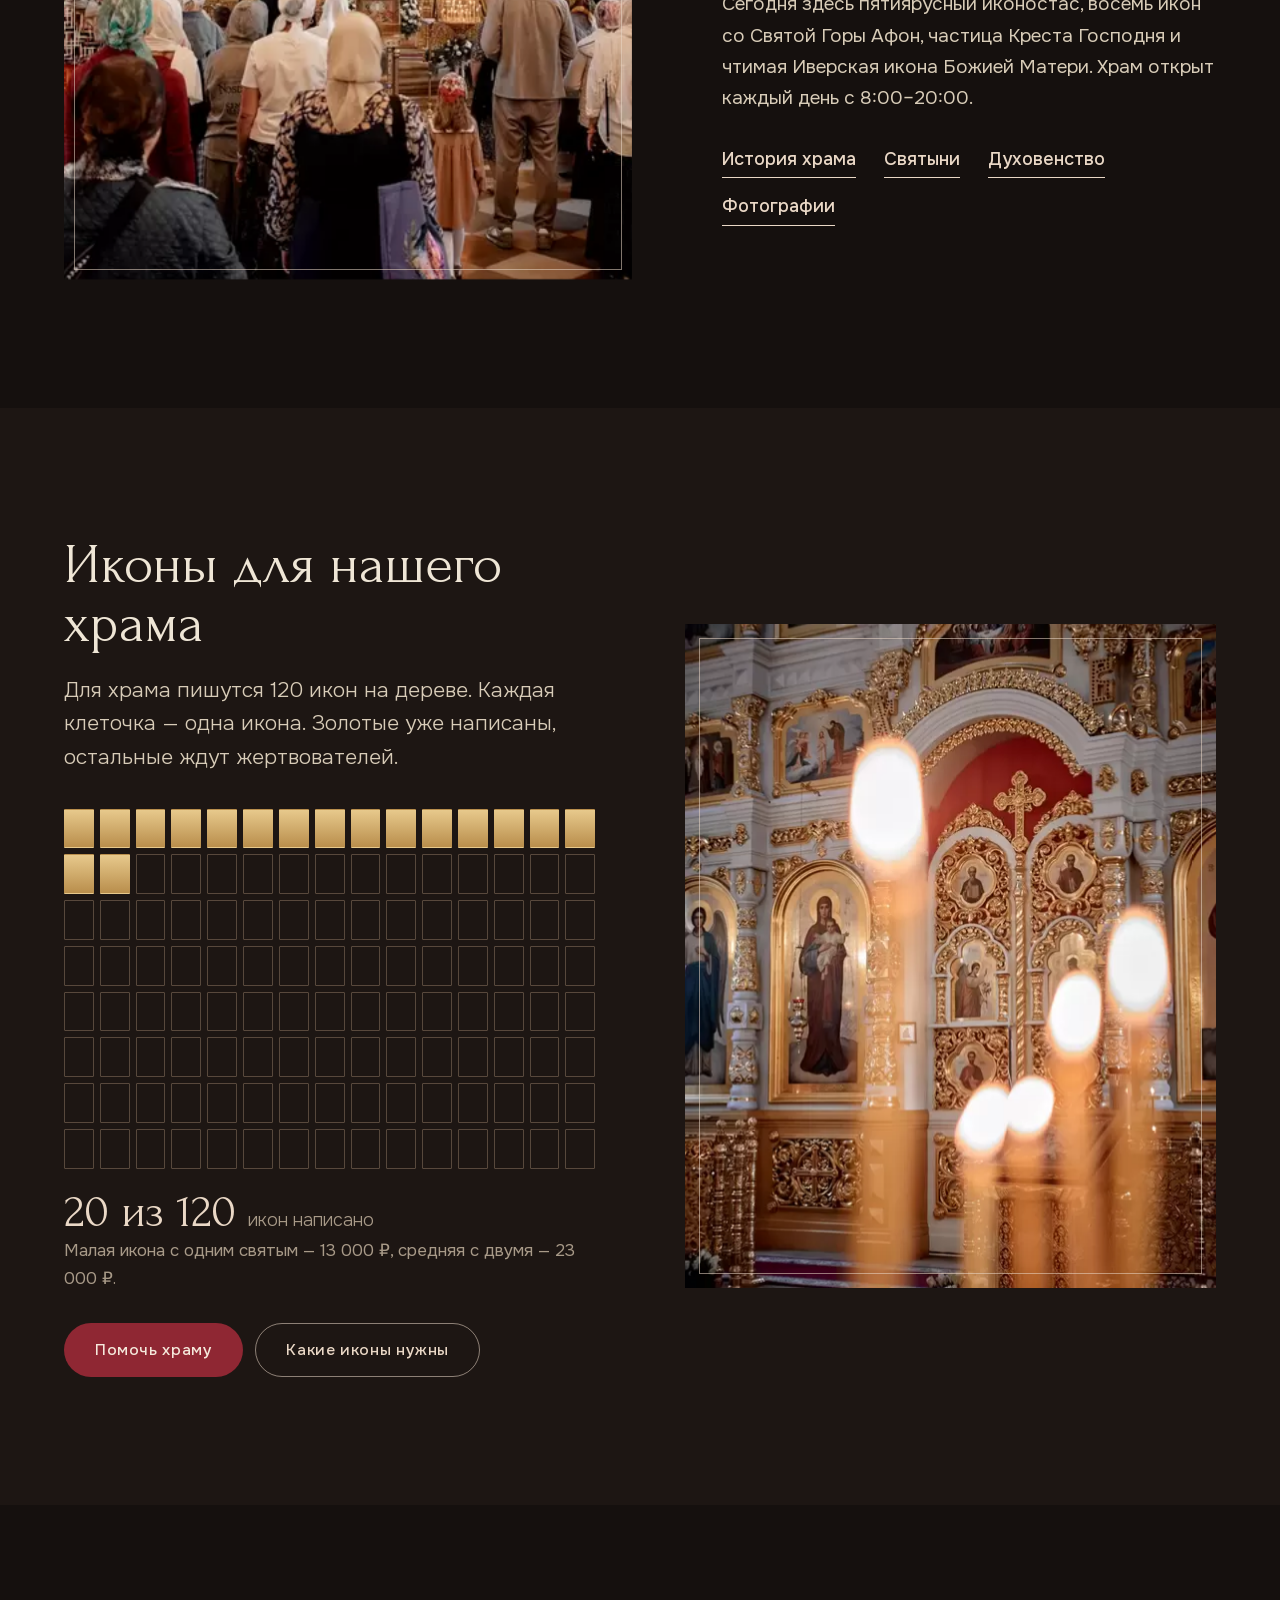
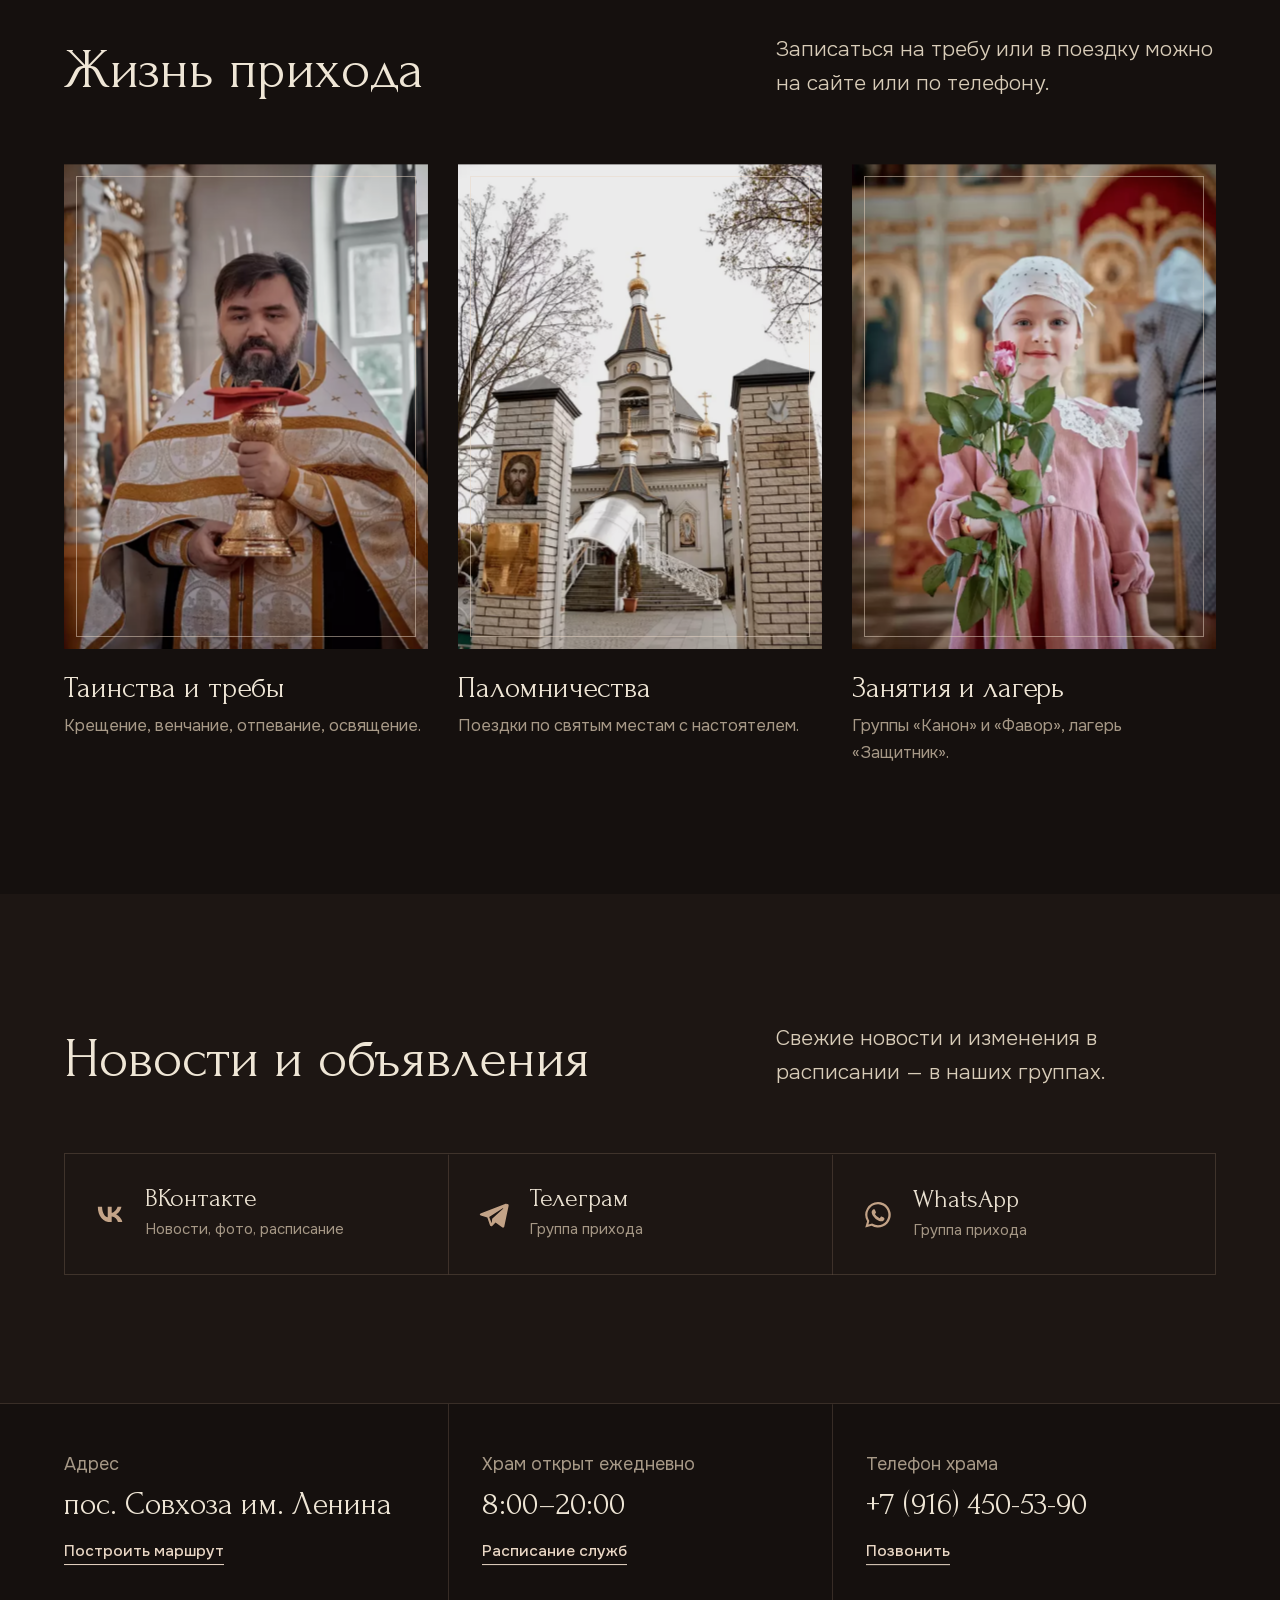
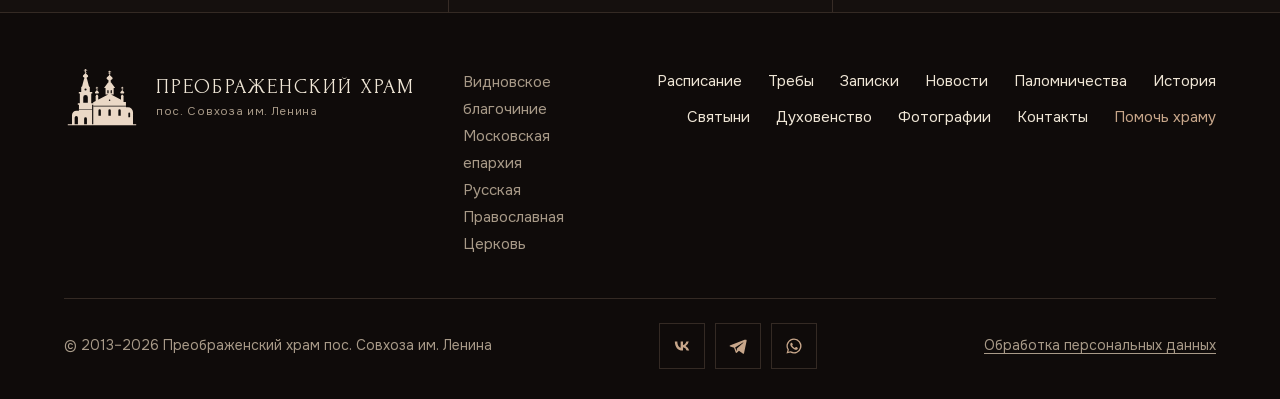
==== commit 221cc1a4: "Настоящее расписание храма на октябрь–ноябрь 2026 из файла raspisanie.txt Расписание перенесено с ка" ====
--- a/index.html
+++ b/index.html
@@ -16,7 +16,7 @@
 <meta property="og:locale" content="ru_RU">
 <link rel="preload" href="fonts/forum-400-cyr.woff2" as="font" type="font/woff2" crossorigin>
 <link rel="preload" href="fonts/onest-cyr.woff2" as="font" type="font/woff2" crossorigin>
-<link rel="stylesheet" href="css/style.css?v=202610221012">
+<link rel="stylesheet" href="css/style.css?v=202610221016">
 <script>(function(d){try{if(matchMedia("(prefers-reduced-motion: reduce)").matches)return;d.classList.add("motion-pending");setTimeout(function(){d.classList.remove("intro","motion-pending")},7000)}catch(e){}})(document.documentElement)</script>
 </head>
 <body>
@@ -133,12 +133,12 @@
     <a href="politika.html">Обработка персональных данных</a>
   </div>
 </div></footer>
-<script src="js/glyphs.js?v=202610221012"></script>
-<script src="js/config.js?v=202610221012"></script>
-<script src="js/main.js?v=202610221012"></script>
+<script src="js/glyphs.js?v=202610221016"></script>
+<script src="js/config.js?v=202610221016"></script>
+<script src="js/main.js?v=202610221016"></script>
 <script src="js/gsap.min.js"></script>
 <script src="js/ScrollTrigger.min.js"></script>
 <script src="js/lenis.min.js"></script>
-<script src="js/motion.js?v=202610221012"></script>
+<script src="js/motion.js?v=202610221016"></script>
 </body>
 </html>
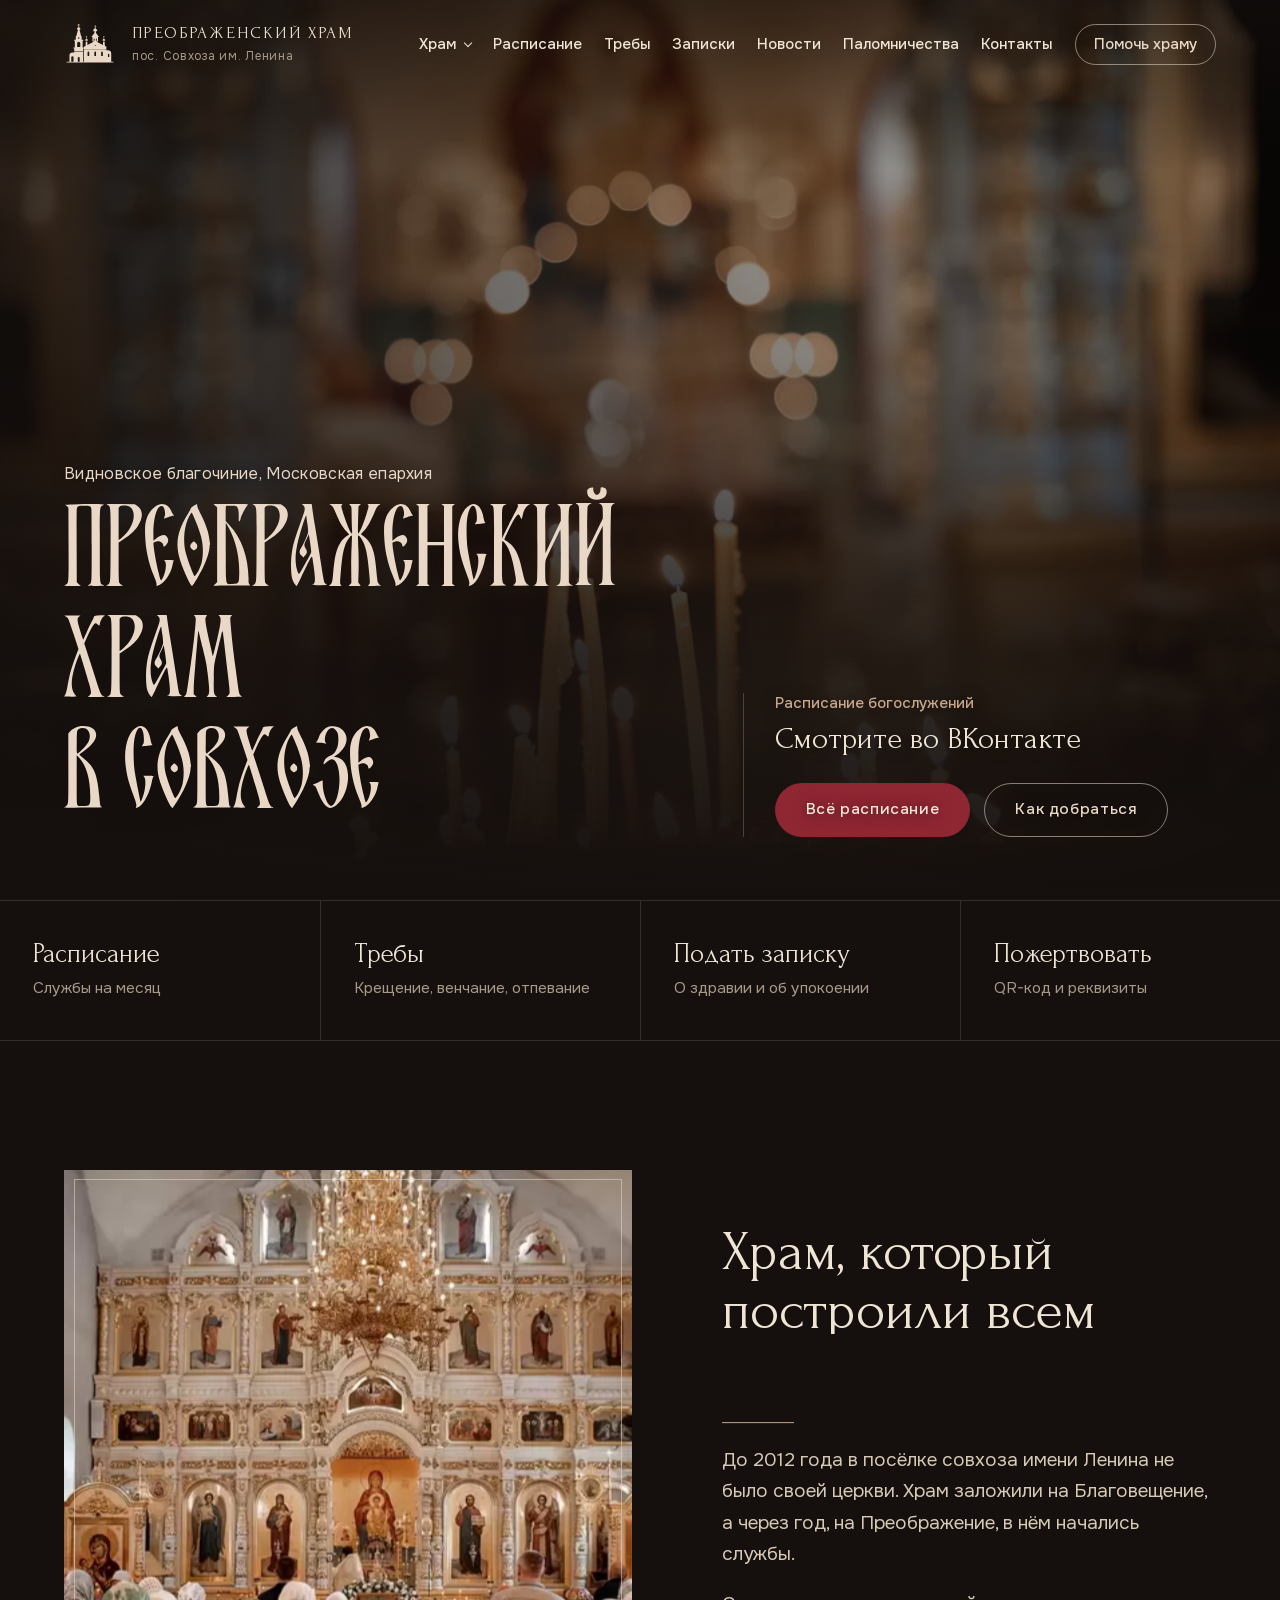
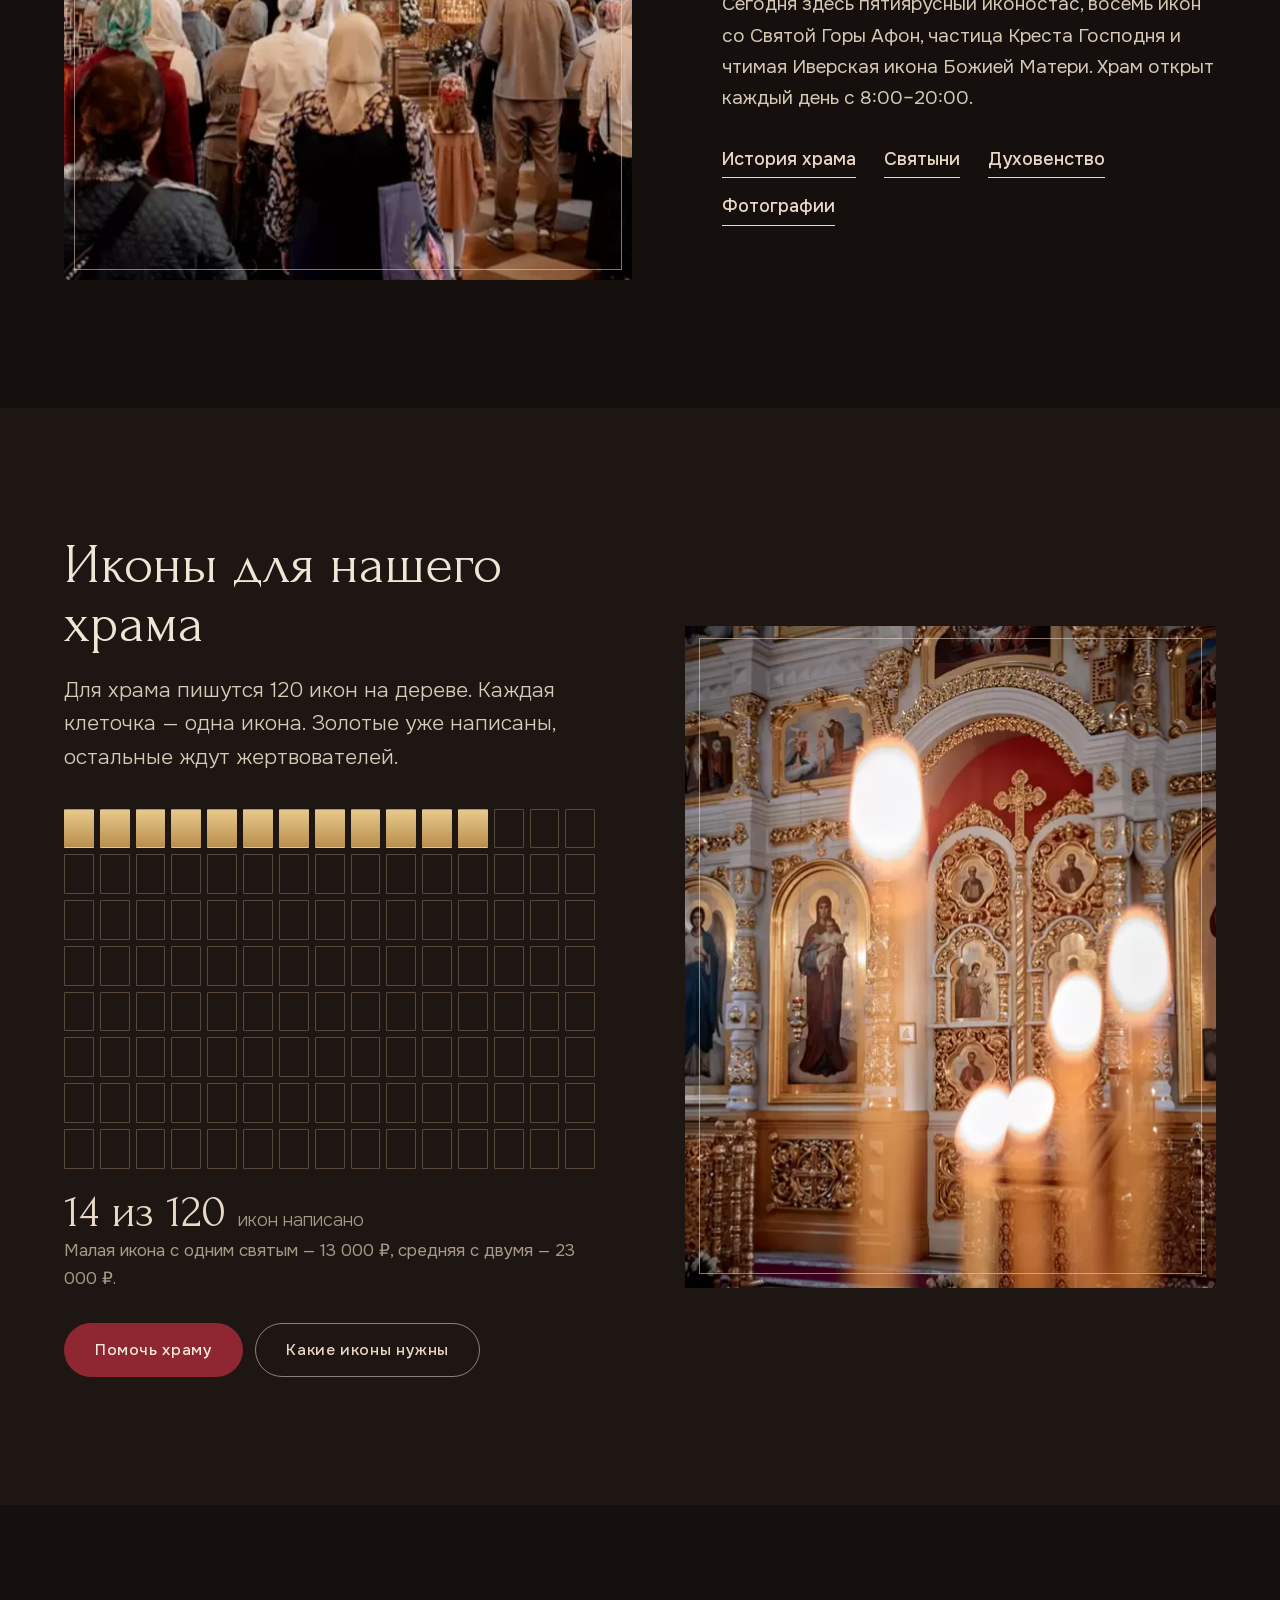
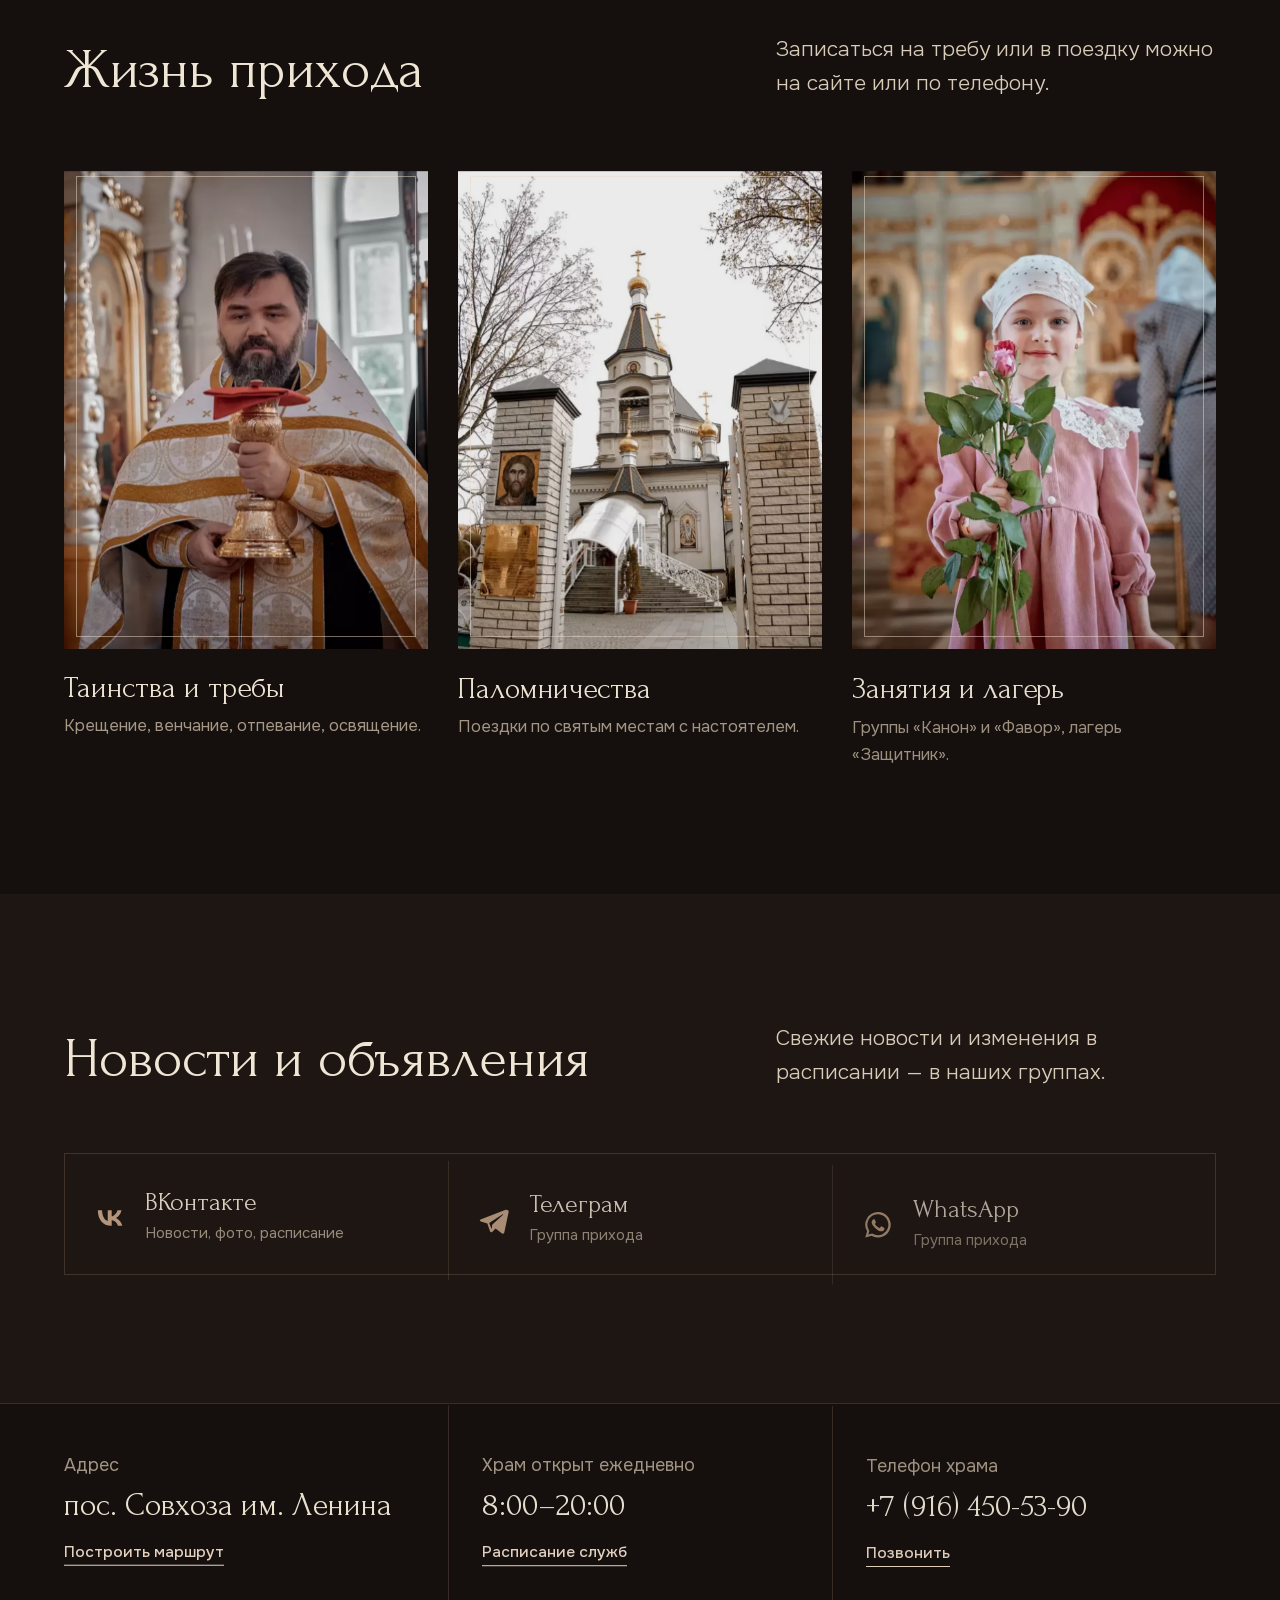
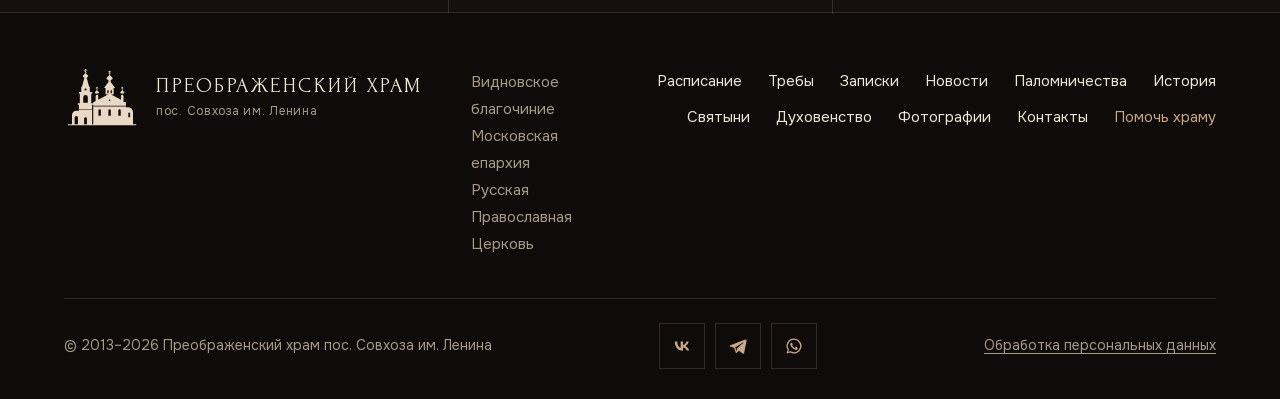
==== commit 2a781cee: "Шапка: меню не наезжает на название, при нехватке места — кнопка меню Co-Authored-By: Claude Opus 5." ====
--- a/index.html
+++ b/index.html
@@ -16,7 +16,7 @@
 <meta property="og:locale" content="ru_RU">
 <link rel="preload" href="fonts/forum-400-cyr.woff2" as="font" type="font/woff2" crossorigin>
 <link rel="preload" href="fonts/onest-cyr.woff2" as="font" type="font/woff2" crossorigin>
-<link rel="stylesheet" href="css/style.css?v=202610221016">
+<link rel="stylesheet" href="css/style.css?v=202610221023">
 <script>(function(d){try{if(matchMedia("(prefers-reduced-motion: reduce)").matches)return;d.classList.add("motion-pending");setTimeout(function(){d.classList.remove("intro","motion-pending")},7000)}catch(e){}})(document.documentElement)</script>
 </head>
 <body>
@@ -133,12 +133,12 @@
     <a href="politika.html">Обработка персональных данных</a>
   </div>
 </div></footer>
-<script src="js/glyphs.js?v=202610221016"></script>
-<script src="js/config.js?v=202610221016"></script>
-<script src="js/main.js?v=202610221016"></script>
+<script src="js/glyphs.js?v=202610221023"></script>
+<script src="js/config.js?v=202610221023"></script>
+<script src="js/main.js?v=202610221023"></script>
 <script src="js/gsap.min.js"></script>
 <script src="js/ScrollTrigger.min.js"></script>
 <script src="js/lenis.min.js"></script>
-<script src="js/motion.js?v=202610221016"></script>
+<script src="js/motion.js?v=202610221023"></script>
 </body>
 </html>
--- a/css/style.css
+++ b/css/style.css
@@ -728,3 +728,28 @@
 .day-saints b{font-weight:500;color:var(--cream)}
 .day-icons{font-size:15.5px;color:var(--muted);margin:0 0 14px}
 .cal .cd-f{font-size:11.5px}
+
+/* ===================== МЕНЮ НЕ ПОМЕЩАЕТСЯ — КНОПКА МЕНЮ =====================
+   Класс nav-compact ставит скрипт, когда пункты меню не влезают рядом с названием */
+.nav-compact .hdr{justify-content:space-between}
+.nav-compact .burger{display:block;margin-left:auto!important;margin-right:-10px}
+.nav-compact .nav{position:fixed;top:86px;left:0;right:0;bottom:auto;height:calc(100vh - 86px);height:calc(100dvh - 86px);z-index:60;background:var(--kiot);flex-direction:column;align-items:stretch;gap:0;padding:12px var(--gut) 40px;overflow-y:auto;overscroll-behavior:contain;transform:translateX(100%);visibility:hidden;transition:transform .45s cubic-bezier(.7,0,.2,1),visibility 0s linear .45s}
+.nav-compact.menu-open .nav,.nav-compact .menu-open .nav{transform:none;visibility:visible;transition:transform .45s cubic-bezier(.7,0,.2,1),visibility 0s}
+.nav-compact .menu-open .site-header{-webkit-backdrop-filter:none!important;backdrop-filter:none!important;transform:none!important;background:var(--kiot)!important;box-shadow:none}
+.nav-compact .nav>a,.nav-compact .nav-drop>button{font:400 30px/1.1 var(--display);padding:16px 0;border-bottom:1px solid var(--line);text-align:left;width:100%}
+.nav-compact .nav>a:not(.help)::after,.nav-compact .nav-drop>button::before{display:none}
+.nav-compact .nav-drop ul{position:static;box-shadow:none;border:0;padding:4px 0 10px 4px;min-width:0;background:none;margin:0}
+.nav-compact .nav-drop li a{font-size:19px}
+.nav-compact .nav .help{margin:22px 0 0;text-align:center;font:500 18px/1 var(--sans)}
+.nav-compact .logo-t{white-space:normal}
+@media (min-width:1081px){.logo{flex-shrink:0}.nav{flex-shrink:0}}
+/* шапка шире, чтобы меню помещалось рядом с названием */
+@media (min-width:1081px){
+  .site-header .hdr{max-width:1480px;gap:24px}
+  .logo svg{width:52px;height:39px}
+  .logo-t{font-size:17px;letter-spacing:.12em}
+  .logo-t small{font-size:12px}
+  .nav>a,.nav-drop>button{padding:12px 9px;font-size:15px}
+  .nav>a:not(.help)::after,.nav-drop>button::before{left:9px;right:9px}
+  .nav .help{margin-left:10px;padding:12px 18px}
+}
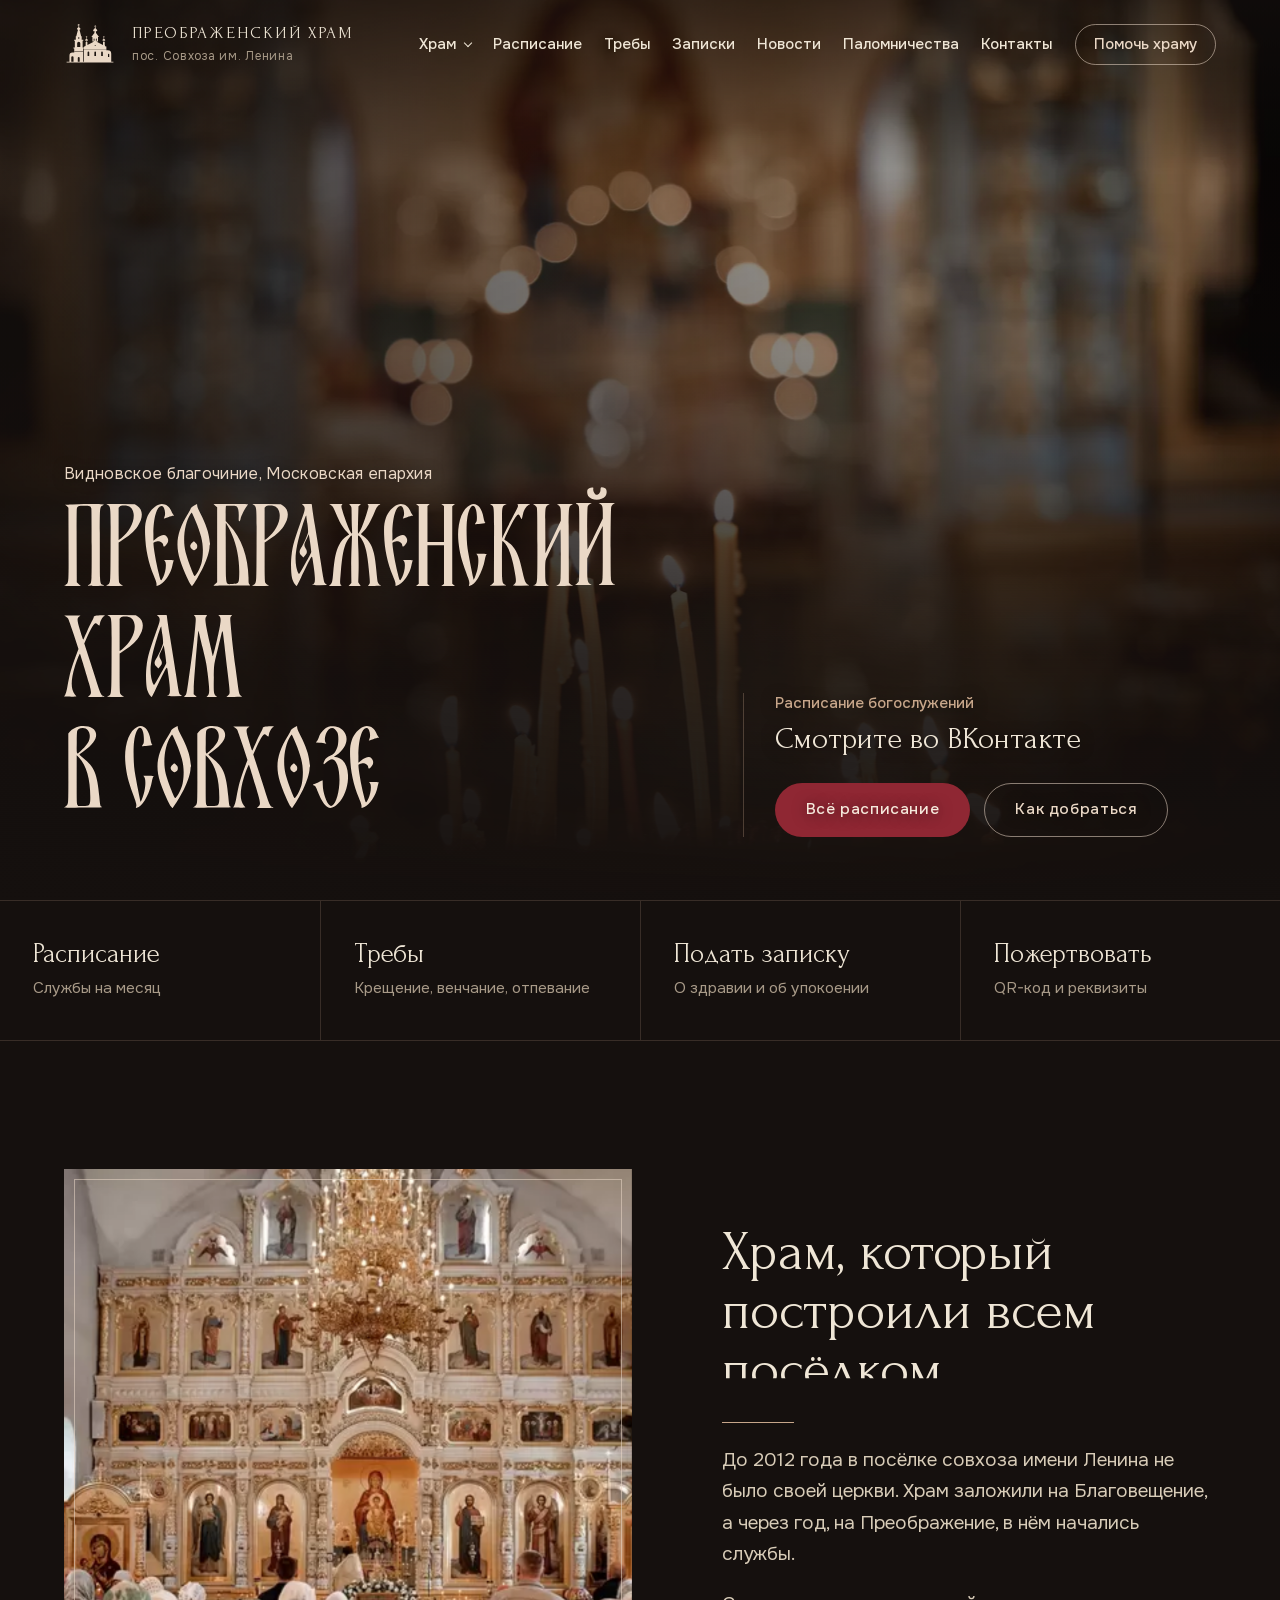
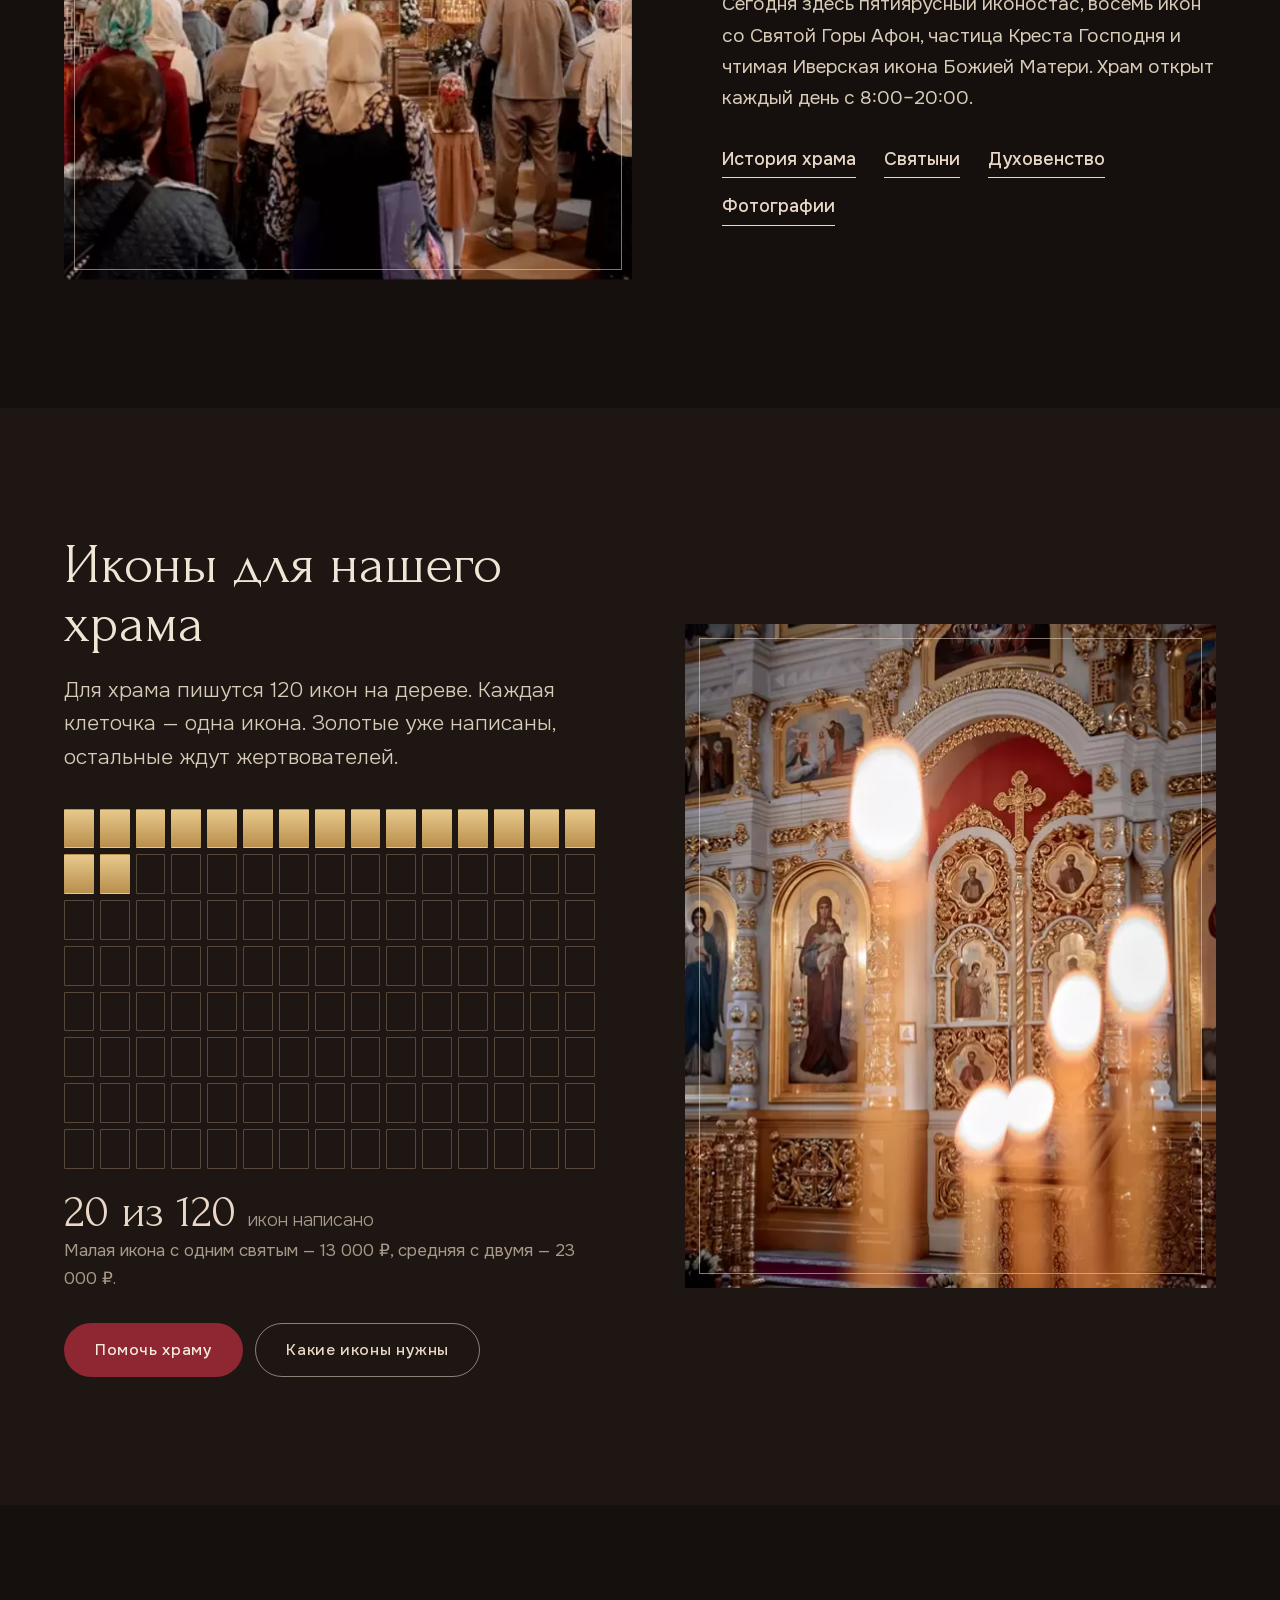
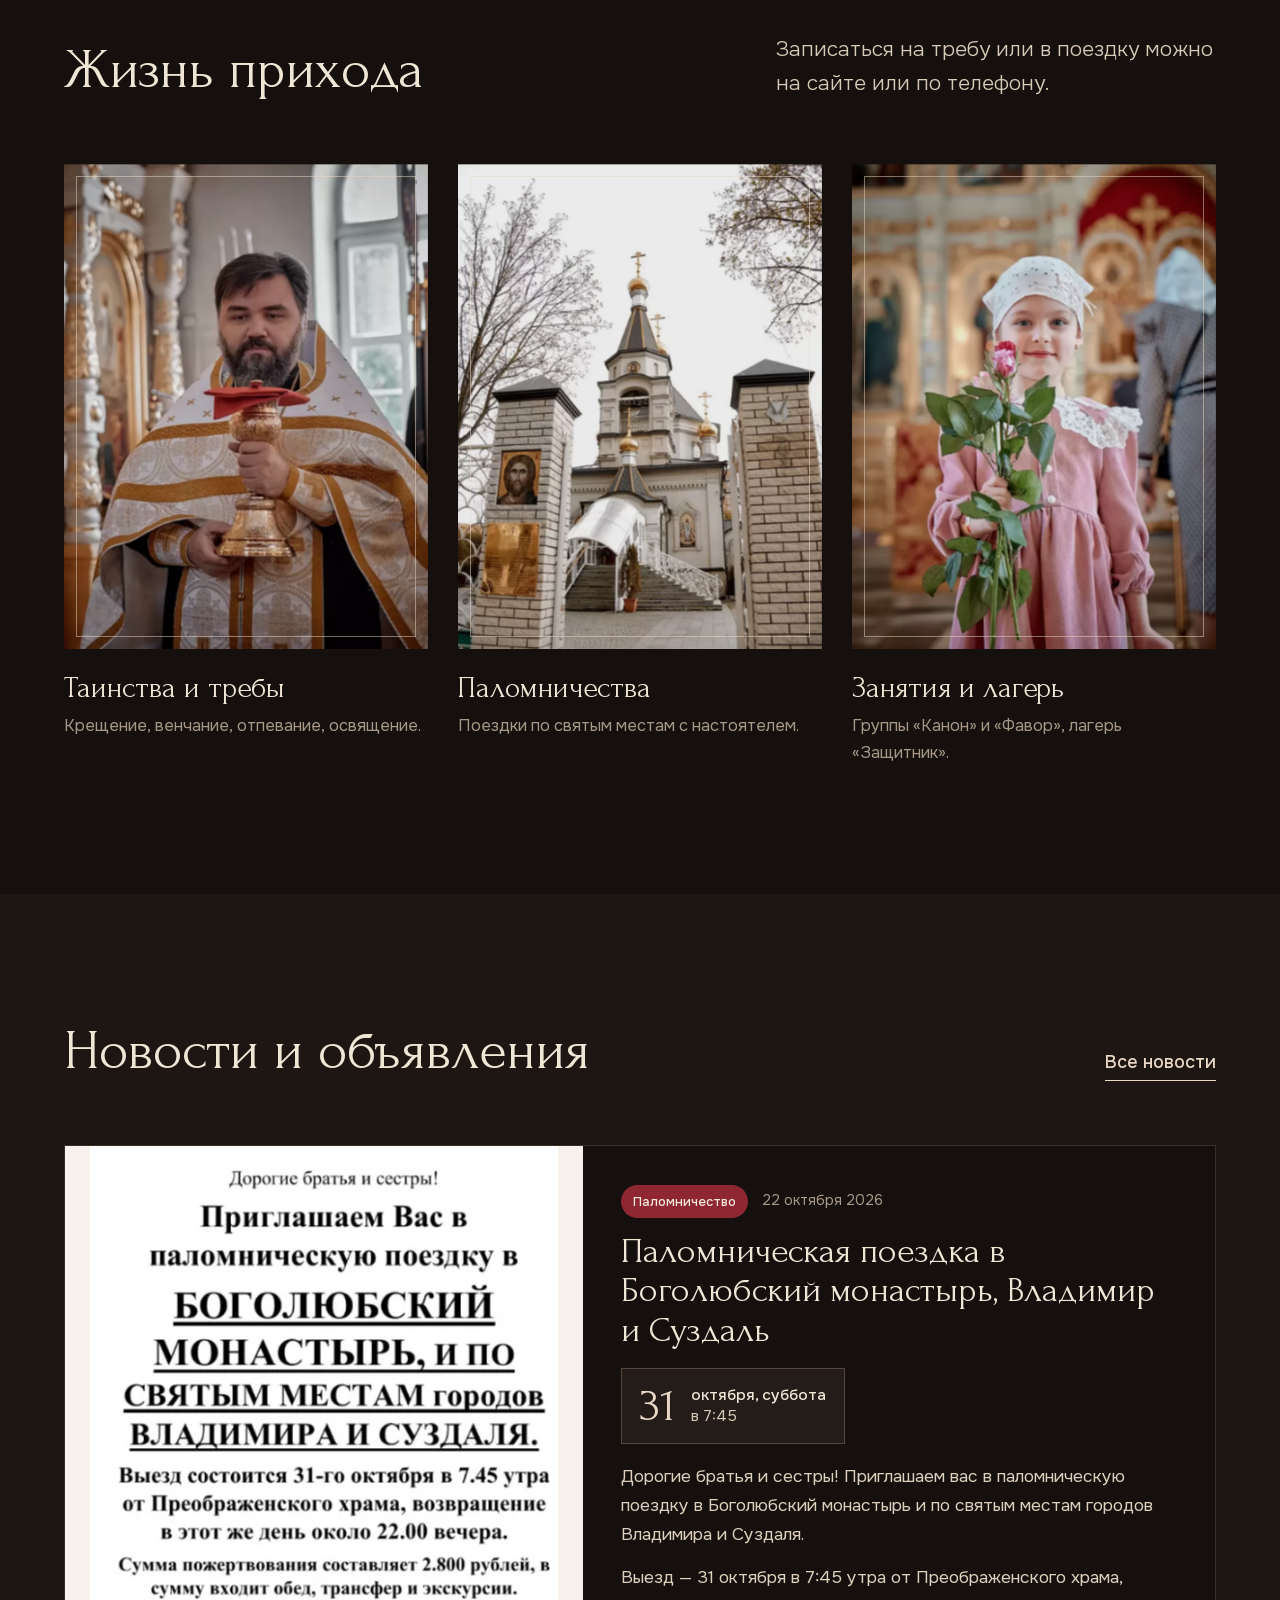
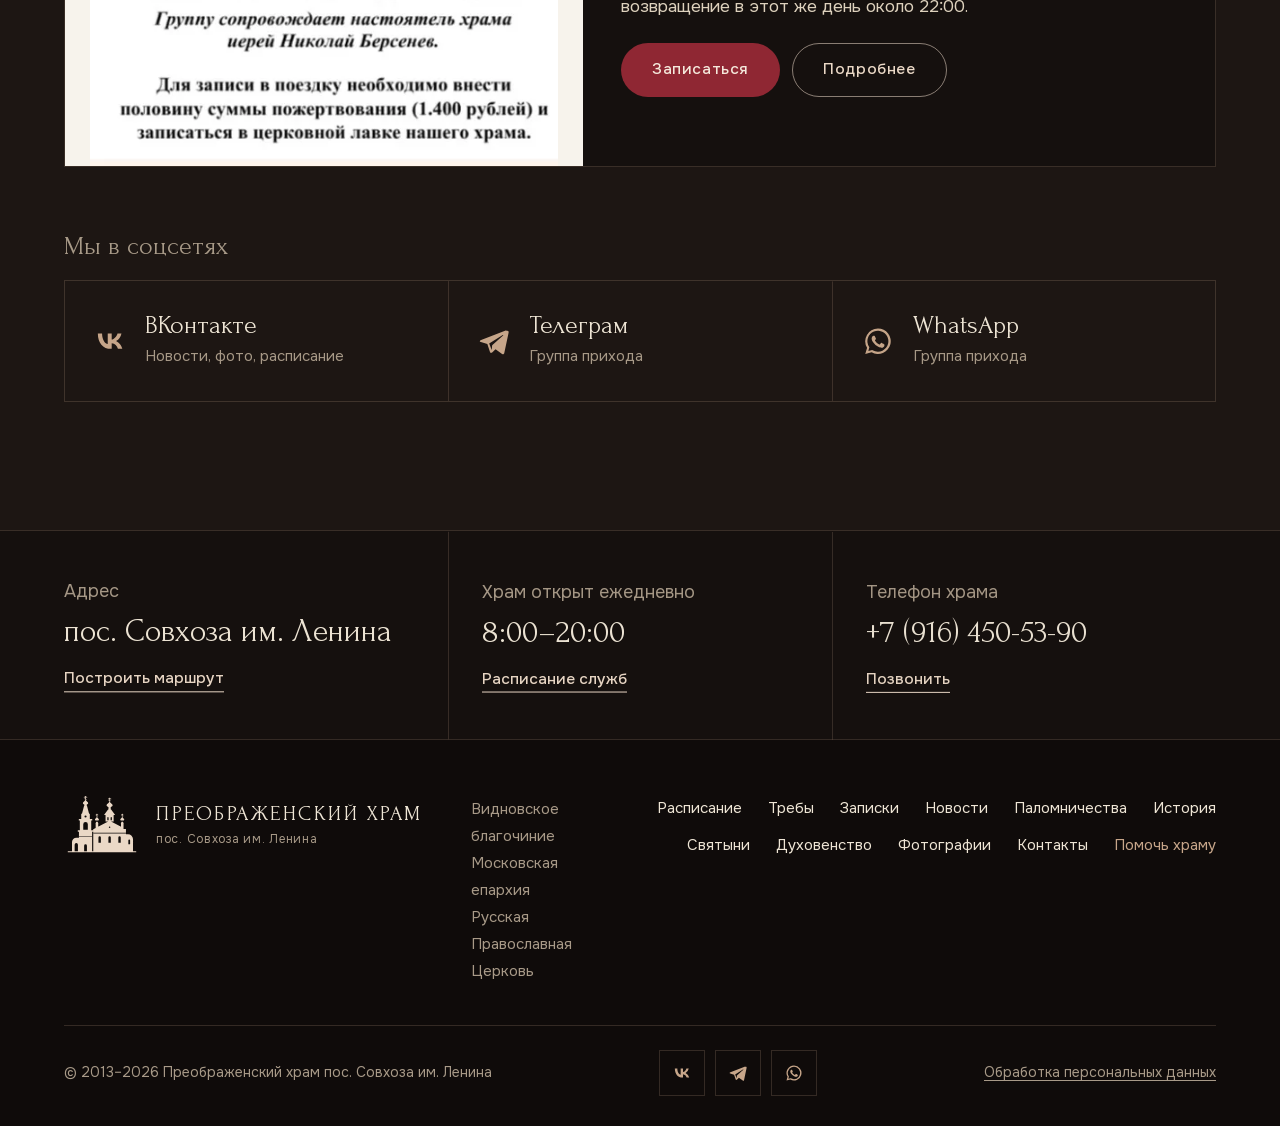
==== commit f576a8ef: "Раздел новостей из файла novosti.txt: новость о поездке в Боголюбово, полоса-объявление, ближайшие п" ====
--- a/index.html
+++ b/index.html
@@ -16,7 +16,7 @@
 <meta property="og:locale" content="ru_RU">
 <link rel="preload" href="fonts/forum-400-cyr.woff2" as="font" type="font/woff2" crossorigin>
 <link rel="preload" href="fonts/onest-cyr.woff2" as="font" type="font/woff2" crossorigin>
-<link rel="stylesheet" href="css/style.css?v=202610221023">
+<link rel="stylesheet" href="css/style.css?v=202610221031">
 <script>(function(d){try{if(matchMedia("(prefers-reduced-motion: reduce)").matches)return;d.classList.add("motion-pending");setTimeout(function(){d.classList.remove("intro","motion-pending")},7000)}catch(e){}})(document.documentElement)</script>
 </head>
 <body>
@@ -70,6 +70,8 @@
   <a class="task" href="pomoch.html"><b>Пожертвовать</b><small>QR-код и реквизиты</small></a>
 </nav>
 
+<aside class="announce" id="announce" aria-label="Объявление" hidden></aside>
+
 <section class="sec"><div class="wrap about">
   <div class="about-a oklad"><img loading="lazy" src="img/foto/f10-m.webp" srcset="img/foto/f10-m.webp 800w, img/foto/f10.webp 1800w" sizes="(max-width:860px) 100vw, 55vw" alt="Иконостас храма и молящиеся"></div>
   <div class="about-text">
@@ -104,8 +106,10 @@
   </div>
 </div></section>
 
-<section class="sec sec-alt"><div class="wrap">
-  <div class="sec-head"><h2 class="h2">Новости и объявления</h2><p class="lead">Свежие новости и изменения в расписании — в наших группах.</p></div>
+<section class="sec sec-alt" id="novosti"><div class="wrap">
+  <div class="sec-head"><h2 class="h2">Новости и объявления</h2><a class="link" href="novosti.html">Все новости</a></div>
+  <div id="news-home" class="news-home"></div>
+  <h3 class="soc-head">Мы в соцсетях</h3>
   <div class="soc-cards">
     <a class="soc-card" href="https://vk.com/hramvsovhoze" data-site-href="vk" target="_blank" rel="noopener"><svg viewBox="0 0 24 24" fill="currentColor" aria-hidden="true"><path d="M12.8 17.5C6.9 17.5 3.5 13.4 3.4 6.6h3c.1 5 2.3 7.1 4 7.5V6.6h2.8v4.3c1.7-.2 3.5-2.1 4.1-4.3h2.8a8.3 8.3 0 0 1-3.8 5.4 8.6 8.6 0 0 1 4.4 5.5h-3.1a5.4 5.4 0 0 0-4.4-3.9v3.9h-.4z"/></svg><span><b>ВКонтакте</b><small>Новости, фото, расписание</small></span></a>
     <a class="soc-card" href="https://t.me/+NVFGvZDvnl00ZGNi" data-site-href="telegram" target="_blank" rel="noopener"><svg viewBox="0 0 24 24" fill="currentColor" aria-hidden="true"><path d="M20.7 4.3 2.9 11.2c-1.2.5-1.2 1.2-.2 1.5l4.6 1.4 1.8 5.4c.2.6.4.8.9.8.4 0 .6-.2.9-.4l2.2-2.2 4.6 3.4c.8.5 1.4.2 1.6-.8l3-14.2c.3-1.2-.5-1.8-1.6-1.3zM8.6 13.7l9.3-5.9c.5-.3.9-.1.5.2l-7.7 7-.3 3.2z"/></svg><span><b>Телеграм</b><small>Группа прихода</small></span></a>
@@ -133,12 +137,12 @@
     <a href="politika.html">Обработка персональных данных</a>
   </div>
 </div></footer>
-<script src="js/glyphs.js?v=202610221023"></script>
-<script src="js/config.js?v=202610221023"></script>
-<script src="js/main.js?v=202610221023"></script>
+<script src="js/glyphs.js?v=202610221031"></script>
+<script src="js/config.js?v=202610221031"></script>
+<script src="js/main.js?v=202610221031"></script>
 <script src="js/gsap.min.js"></script>
 <script src="js/ScrollTrigger.min.js"></script>
 <script src="js/lenis.min.js"></script>
-<script src="js/motion.js?v=202610221023"></script>
+<script src="js/motion.js?v=202610221031"></script>
 </body>
 </html>
--- a/css/style.css
+++ b/css/style.css
@@ -753,3 +753,51 @@
   .nav>a:not(.help)::after,.nav-drop>button::before{left:9px;right:9px}
   .nav .help{margin-left:10px;padding:12px 18px}
 }
+
+/* ===================== НОВОСТИ ===================== */
+/* полоса-объявление под главными делами */
+.announce{background:linear-gradient(90deg,color-mix(in srgb,var(--fill) 26%,transparent),transparent 70%);border-bottom:1px solid var(--line)}
+.announce-in{display:flex;align-items:center;gap:18px;padding-block:18px;flex-wrap:wrap}
+.announce-tag{font:500 13.5px/1 var(--sans);letter-spacing:.04em;color:var(--on-fill);background:var(--fill);padding:8px 14px;border-radius:var(--btn-r);white-space:nowrap}
+.announce-text{flex:1;min-width:220px;text-decoration:none;font:400 clamp(18px,1.6vw,22px)/1.35 var(--display);color:var(--cream)}
+.announce-text b{font-weight:400;color:var(--gold-hi)}
+.announce-text:hover{color:var(--gold-hi)}
+.announce-more{color:var(--gold-hi);font-weight:500;text-decoration:none;white-space:nowrap;border-bottom:1px solid currentColor;padding-bottom:2px}
+
+/* карточка новости */
+.ni{display:grid;grid-template-columns:1fr;gap:0;background:var(--kiot);border:1px solid var(--line);position:relative}
+.ni.has-photo{grid-template-columns:minmax(0,.9fr) minmax(0,1.1fr)}
+.ni-photo{display:block;background:#f7f3ec;overflow:hidden;position:relative}
+.ni-photo img{width:100%;height:100%;object-fit:contain;max-height:620px;transition:transform .8s cubic-bezier(.2,.8,.2,1)}
+.ni-photo:hover img{transform:scale(1.03)}
+.ni-body{padding:clamp(24px,3vw,44px);display:flex;flex-direction:column;gap:14px}
+.ni-meta{display:flex;flex-wrap:wrap;align-items:center;gap:10px 14px;margin:0;font-size:14.5px;color:var(--muted)}
+.ni-rubric{color:var(--on-fill);background:var(--fill);padding:6px 12px;border-radius:var(--btn-r);font-weight:500;font-size:13px}
+.ni-title{font:400 clamp(28px,2.8vw,42px)/1.1 var(--display);color:var(--cream);margin:0}
+.ni-title a{text-decoration:none}
+.ni-title a:hover{color:var(--gold-hi)}
+.ni-event{display:flex;align-items:center;gap:16px;margin:4px 0;padding:14px 18px;border:1px solid var(--gold-dim);background:color-mix(in srgb,var(--gold) 8%,transparent);align-self:flex-start}
+.ni-event-d{font:400 46px/1 var(--display);color:var(--gold-hi)}
+.ni-event b{font-weight:500;color:var(--cream)}
+.ni-event span:last-child{font-size:15.5px;color:#d8ccb8;line-height:1.35}
+.ni-text{margin:0;font-size:17.5px;line-height:1.65;color:#ddd1bd;max-width:640px}
+.ni-actions{display:flex;flex-wrap:wrap;gap:12px;margin-top:8px}
+/* на главной: главная новость крупно, две рядом поменьше */
+.news-home{display:grid;gap:18px;margin-bottom:clamp(40px,5vw,64px)}
+.ni-row{display:grid;grid-template-columns:repeat(2,minmax(0,1fr));gap:18px}
+.ni-short.has-photo{grid-template-columns:150px 1fr}
+.ni-short .ni-title{font-size:26px}
+.ni-short .ni-photo img{max-height:220px}
+.soc-head{font:400 26px/1.2 var(--display);color:var(--muted);margin:0 0 18px}
+/* страница новостей */
+.news-list{display:grid;gap:clamp(22px,3vw,36px);margin-bottom:clamp(48px,6vw,80px)}
+.news-list .ni{scroll-margin-top:110px}
+.soc-head-big{font-size:clamp(30px,3vw,40px);margin:0 0 22px}
+#trips .ni{margin-bottom:18px}
+@media (max-width:860px){
+  .ni.has-photo{grid-template-columns:1fr}
+  .ni-photo img{max-height:480px}
+  .ni-row{grid-template-columns:1fr}
+  .ni-short.has-photo{grid-template-columns:1fr}
+  .announce-more{display:none}
+}
